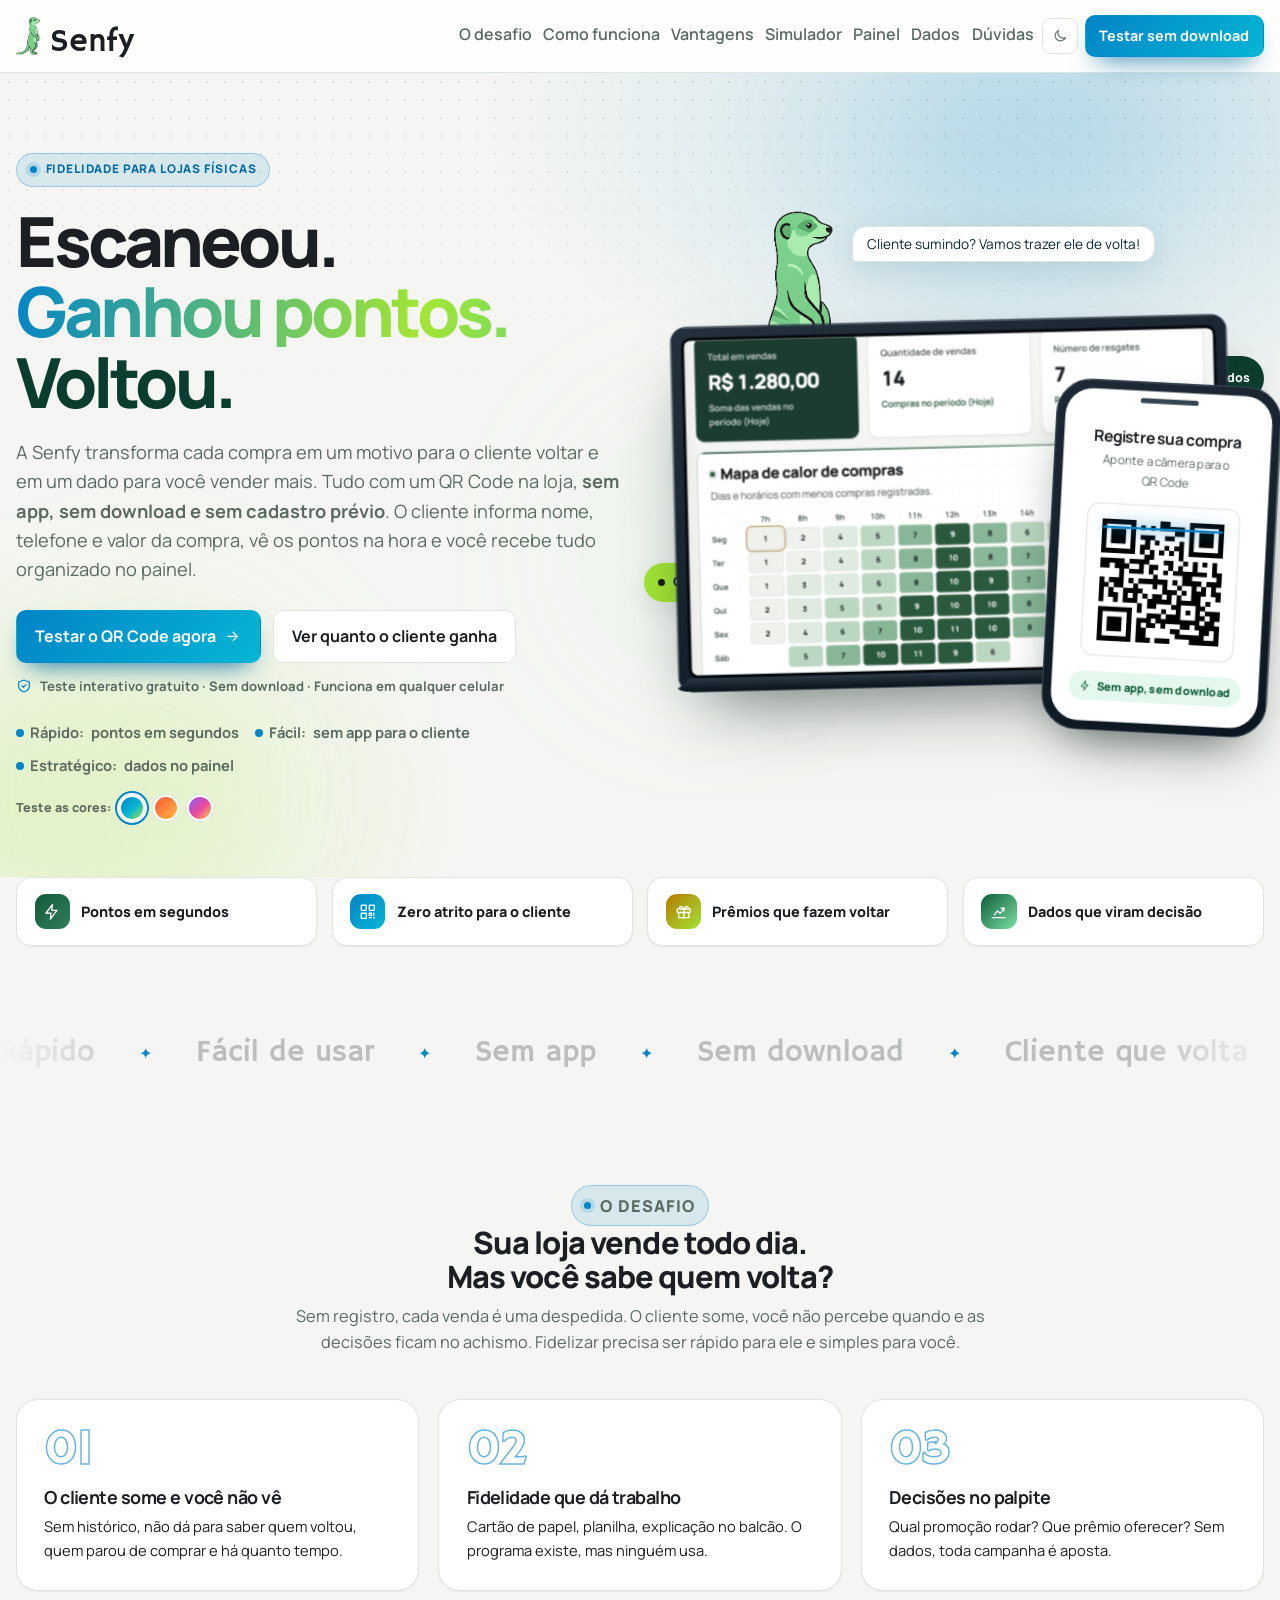
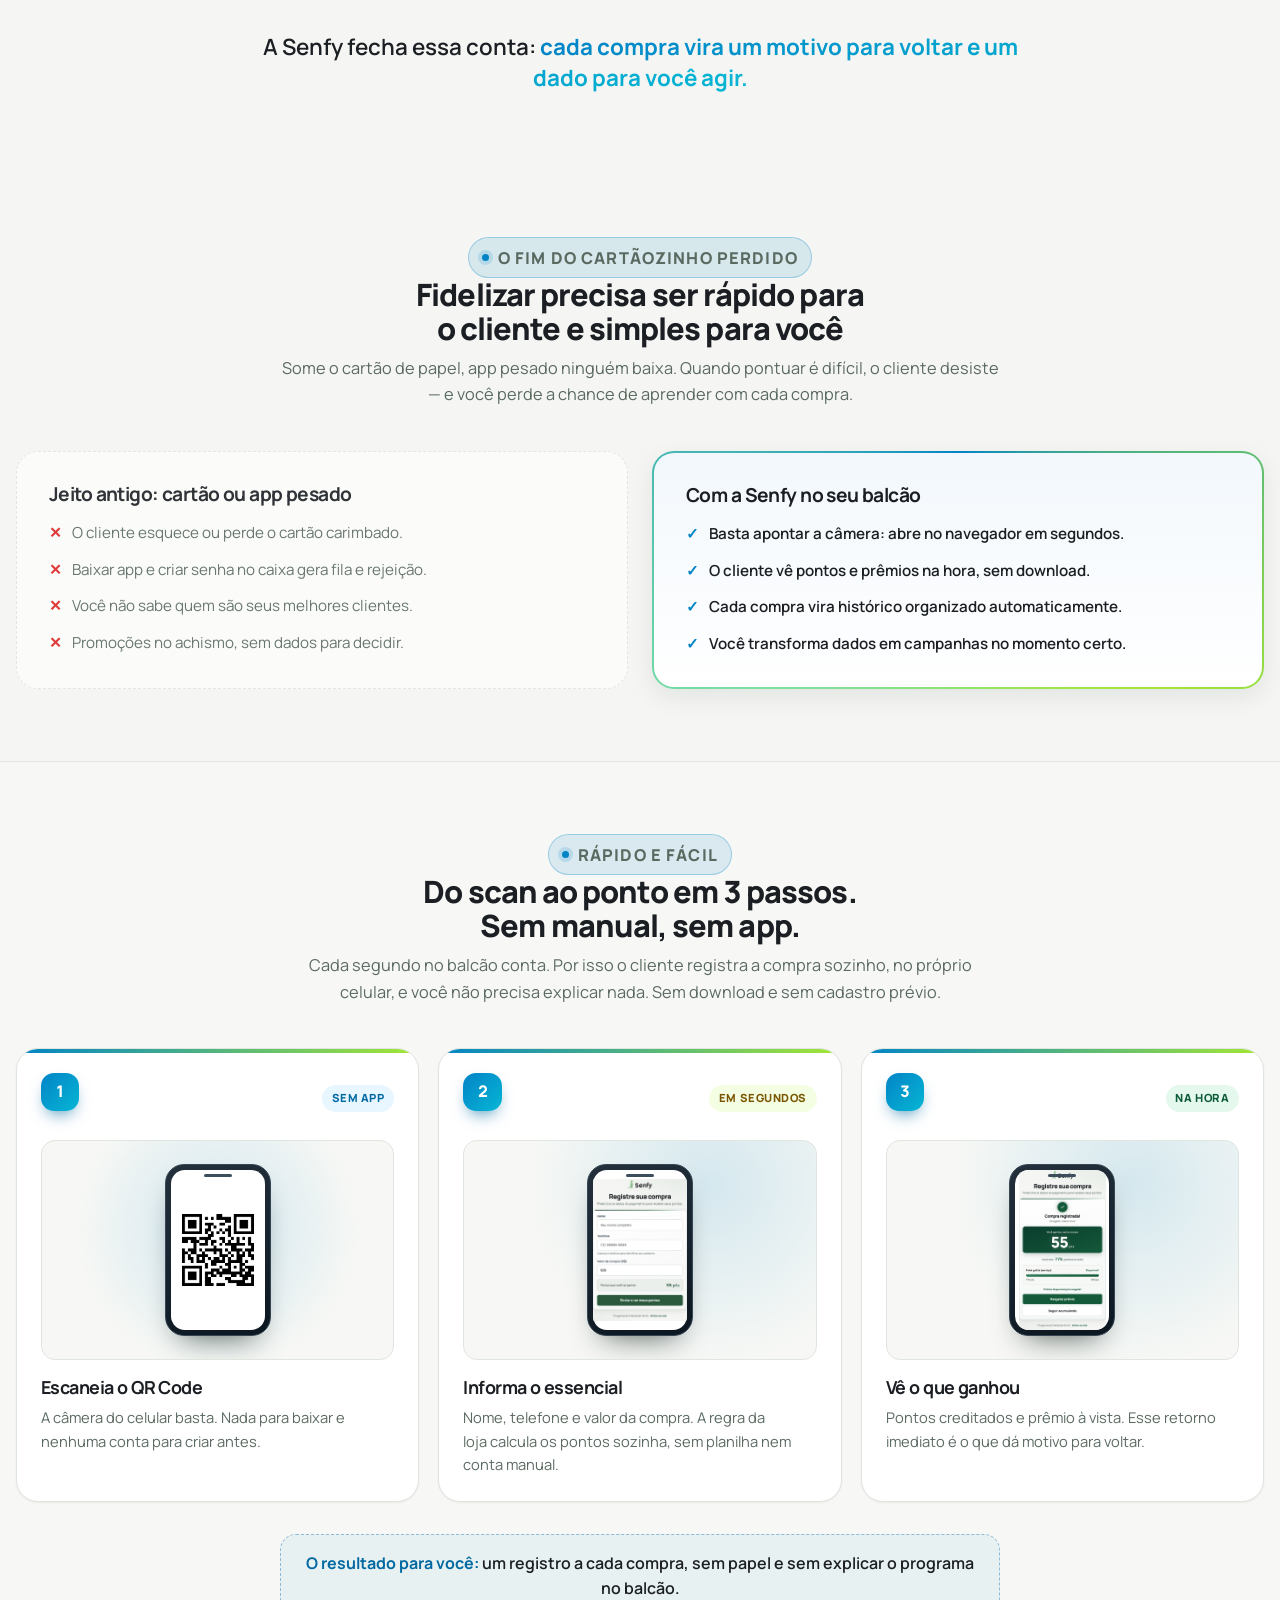
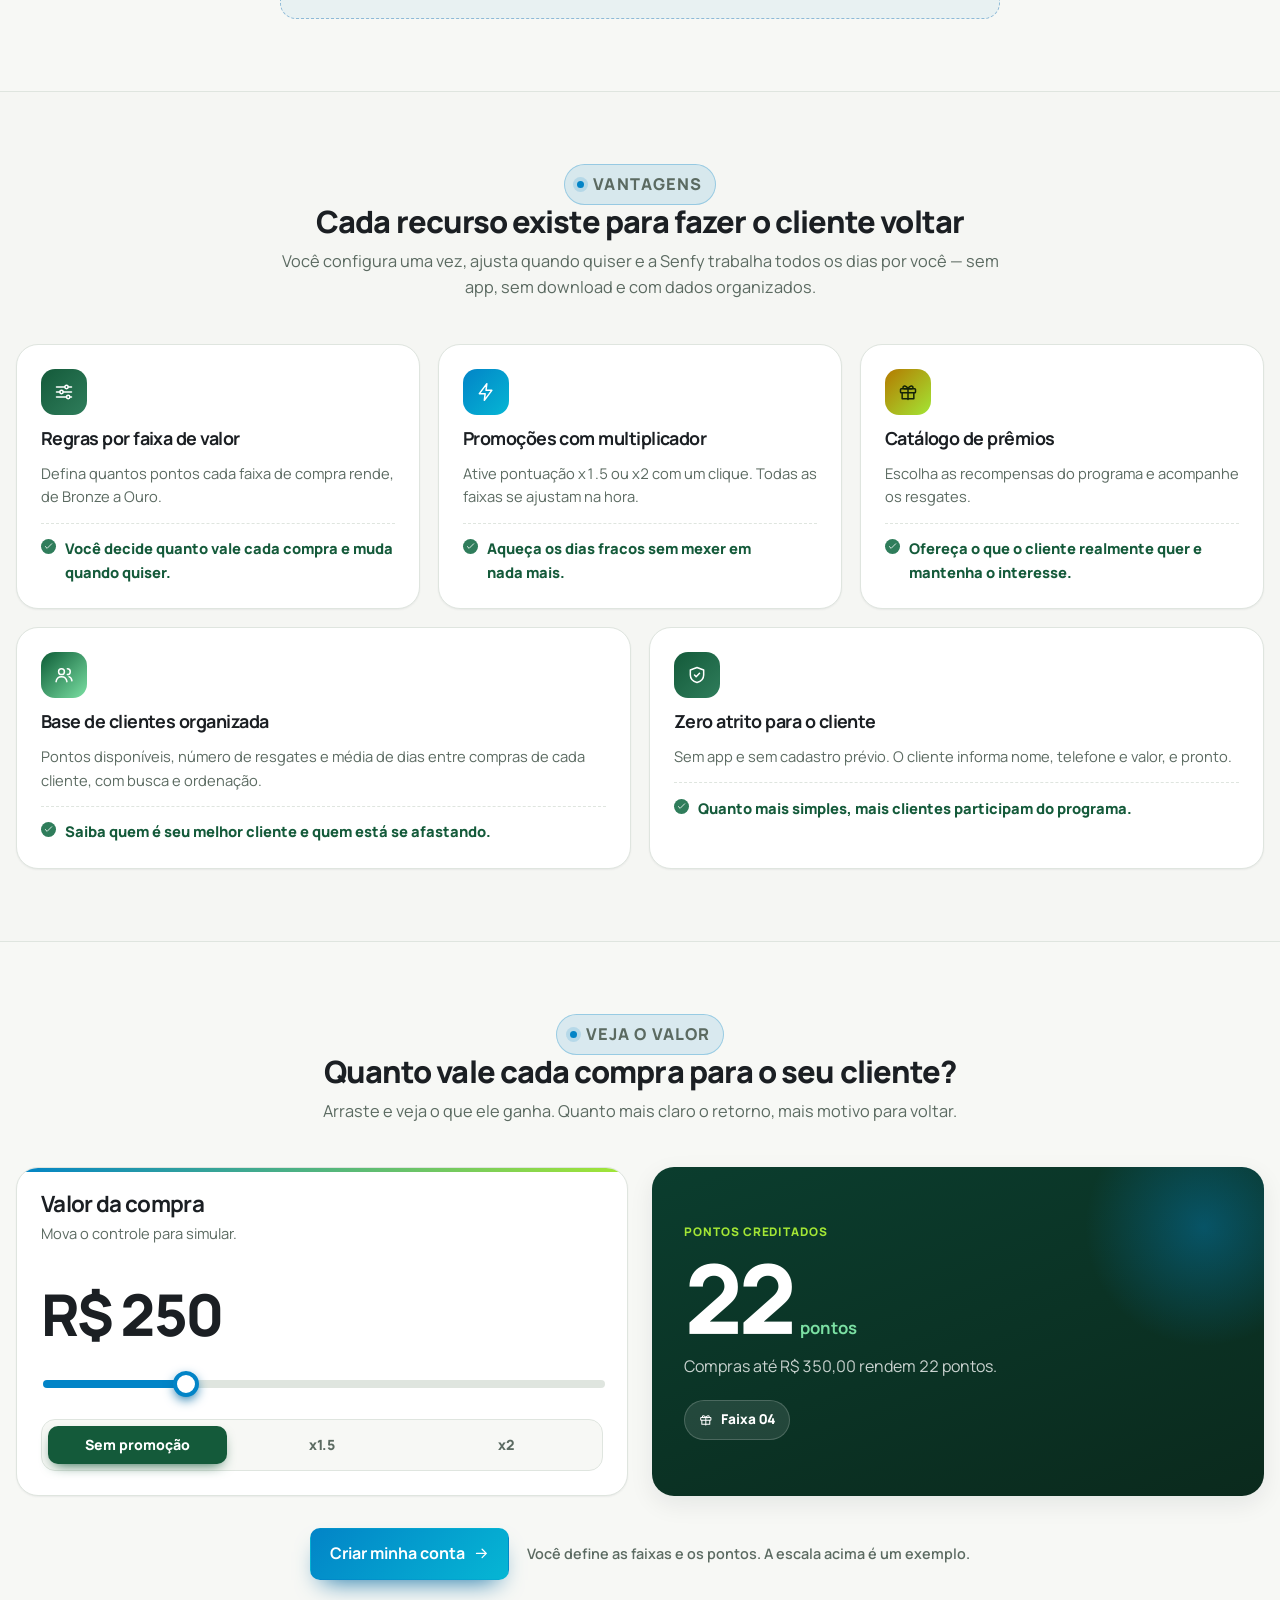
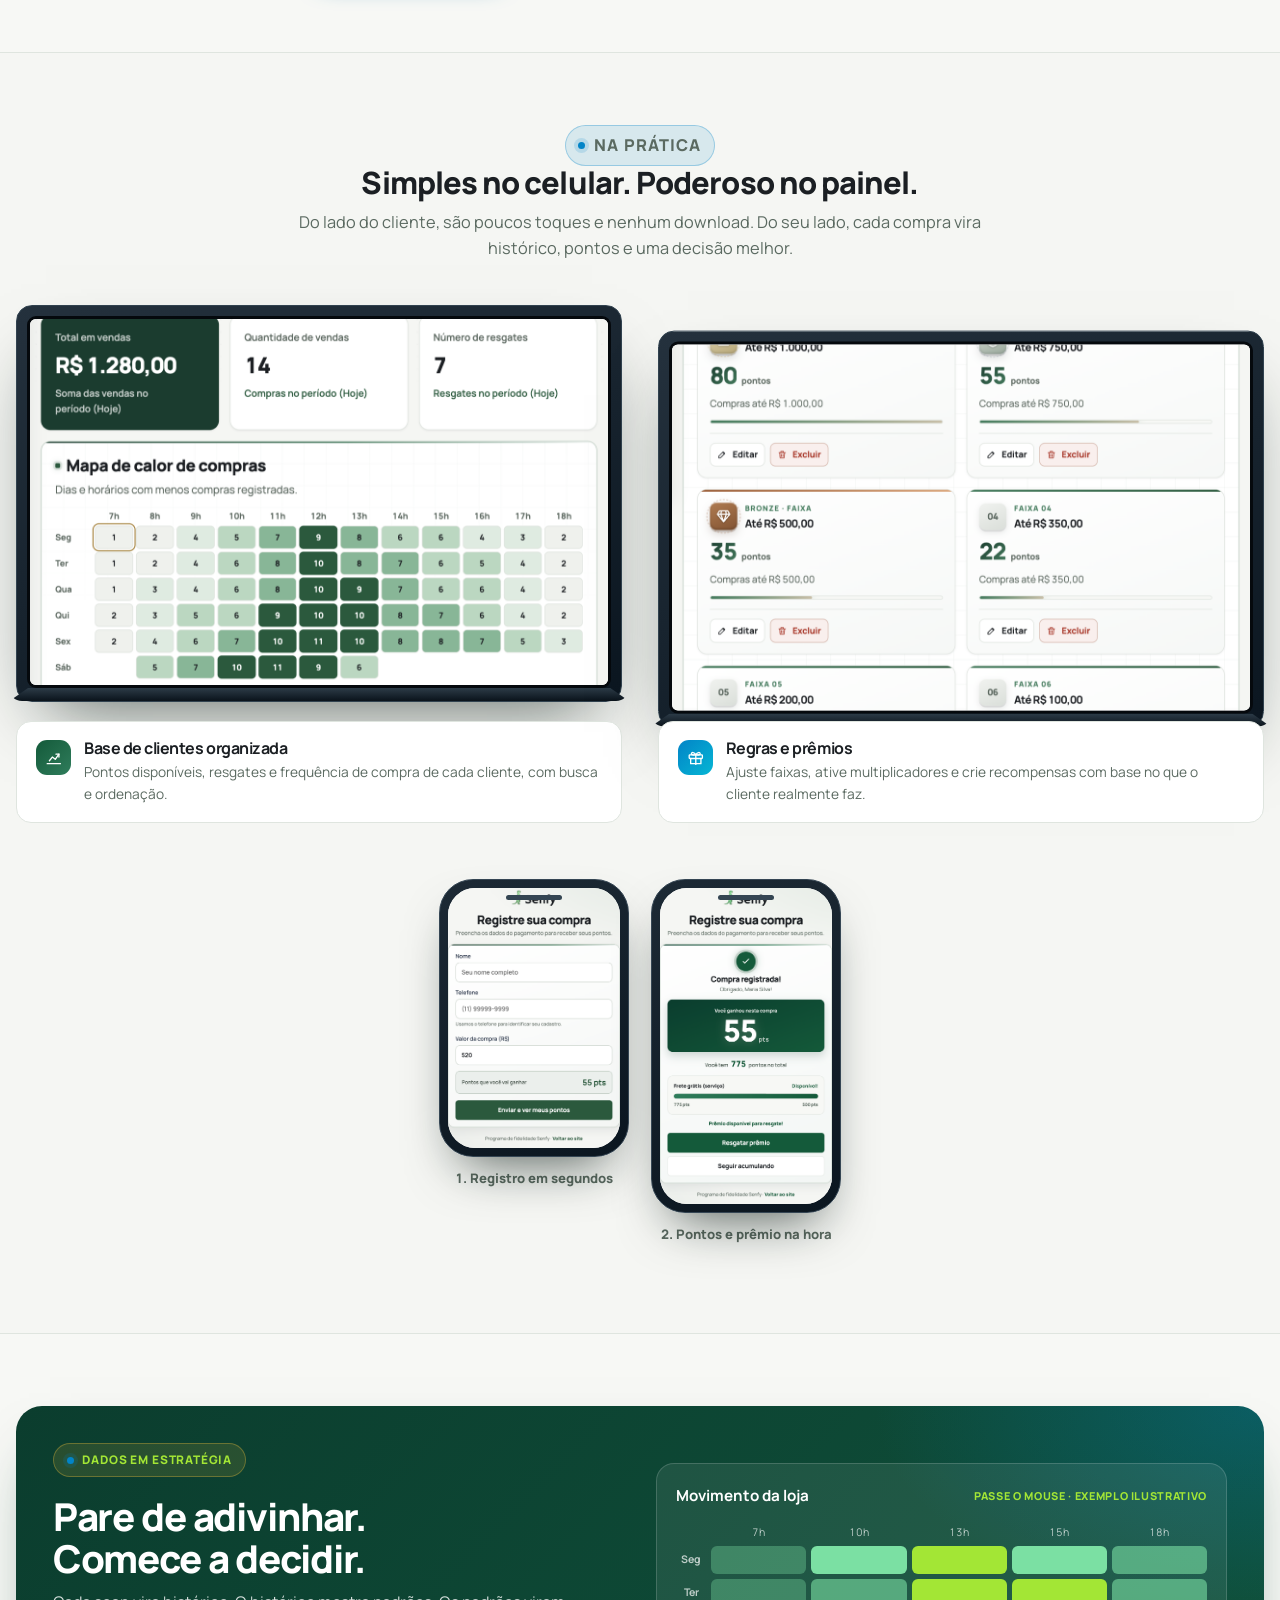
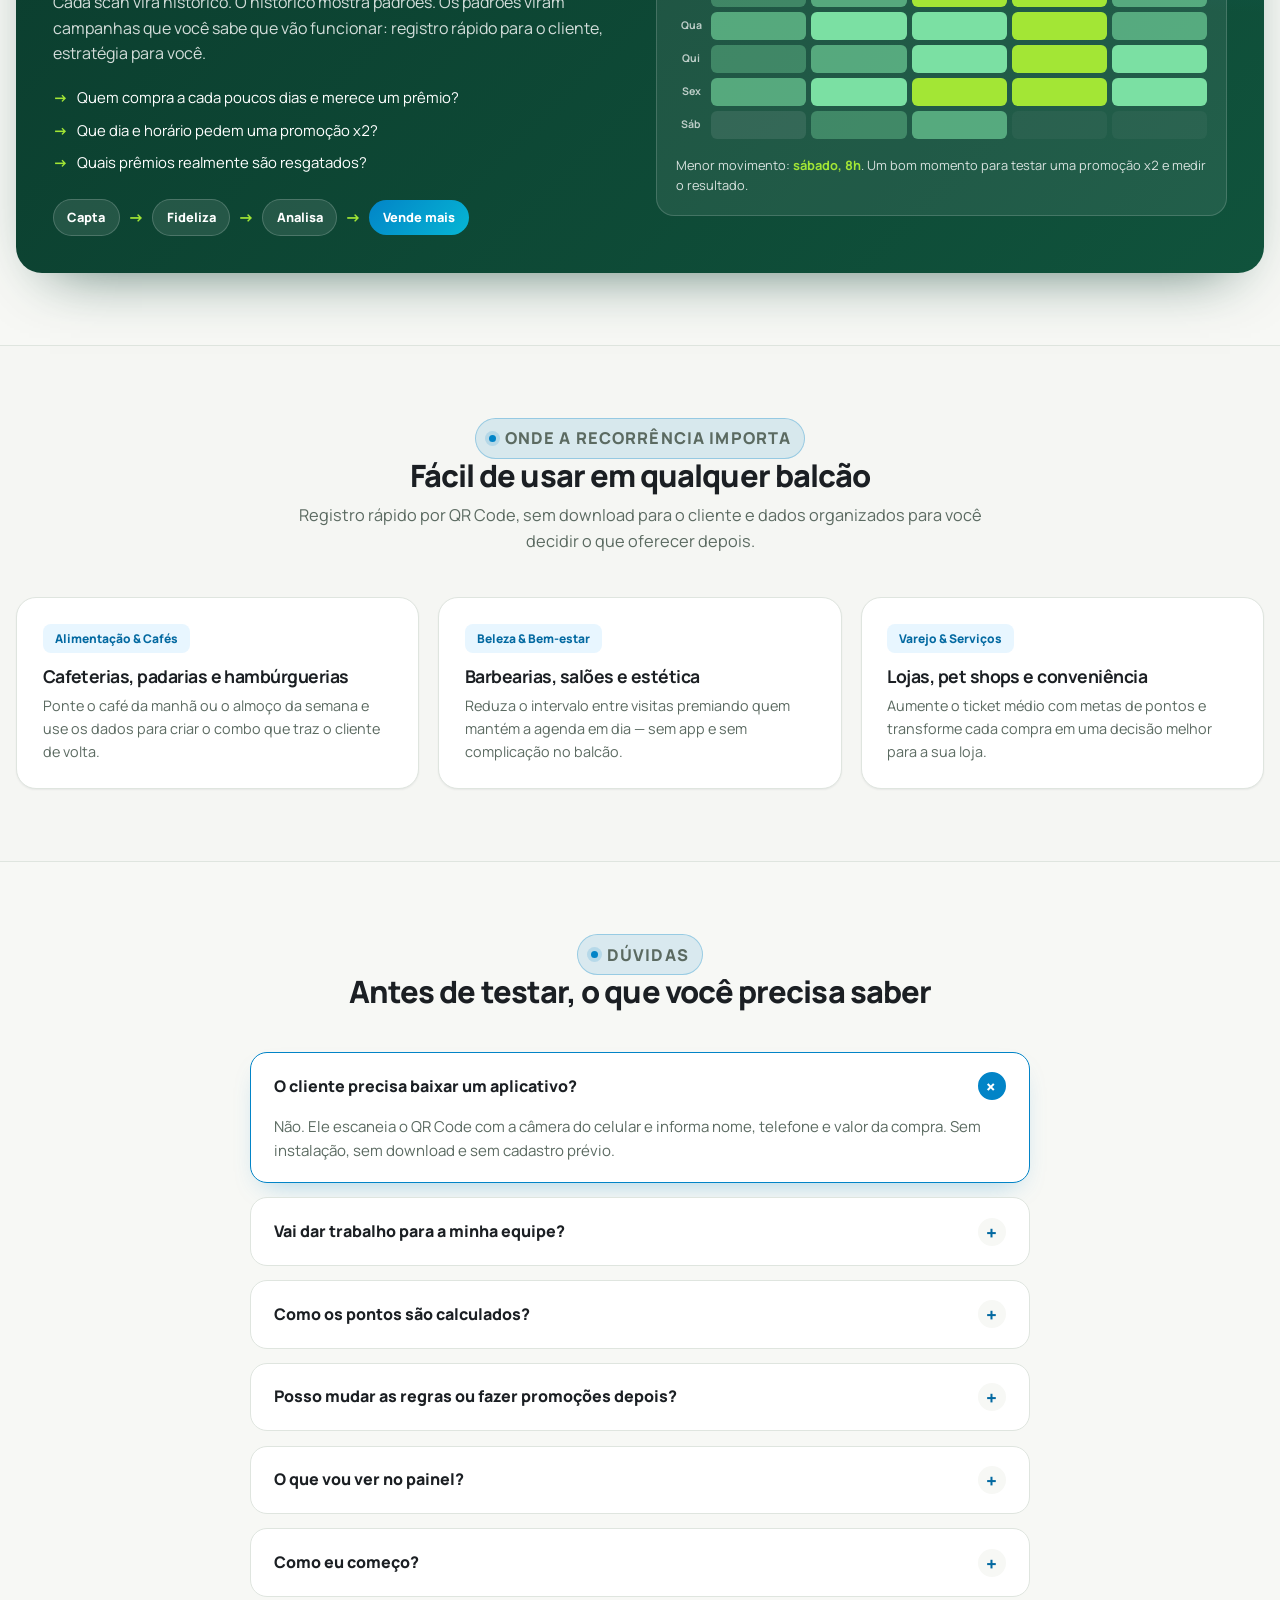
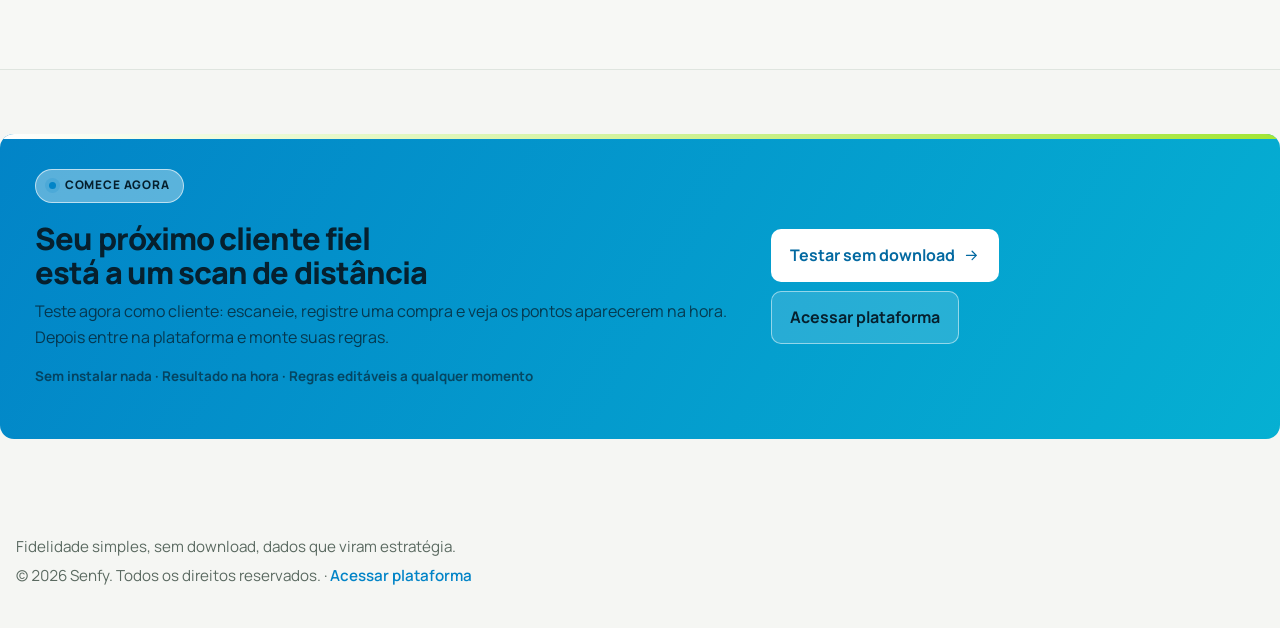
==== index.html @ c12cc52b "Afasta balão do suricato no hero" ====
<!DOCTYPE html>
<html lang="pt-BR" data-palette="ocean">
<head>
  <meta charset="UTF-8">
  <meta name="viewport" content="width=device-width, initial-scale=1.0">
  <meta name="description" content="Faça seu cliente voltar com um QR Code: pontos em segundos, sem app, sem download e com dados que viram estratégia de vendas. Teste a Senfy agora.">
  <title>Senfy — Faça seu cliente voltar com um QR Code</title>
  <link rel="preconnect" href="https://fonts.googleapis.com">
  <link rel="preconnect" href="https://fonts.gstatic.com" crossorigin>
  <link href="https://fonts.googleapis.com/css2?family=Hammersmith+One&family=Manrope:wght@400;500;600;700;800&display=swap" rel="stylesheet">
  <link rel="stylesheet" href="styles.css">
  <style id="landing-extras">
    /* Propriedade animável para as bordas luminosas (do landing.html) */
    @property --border-angle {
      syntax: "<angle>";
      inherits: true;
      initial-value: 0turn;
    }

    /* ===== Paleta de teste: coral + âmbar sobre o verde Senfy ===== */
    :root,
    html[data-palette="ocean"] {
      --hot: #0284C7;
      --hot-2: #06B6D4;
      --hot-dark: #0369A1;
      --sun: #A3E635;
      --sun-ink: #142208;
      --cta-ink: #06202E;
      --mint: #7BE0A3;
      --night: #0B1620;
      --green-800: #0C3F2F;

      --primary: var(--hot);
      --primary-hover: var(--hot-dark);
      --primary-soft: #E8F6FF;
      --gold: var(--sun);
      --gold-soft: #F4FEE3;
      --radius-lg: 22px;
    }
    html[data-palette="coral"] {
      --hot: #FF5A36; --hot-2: #FF8A3D; --hot-dark: #E23F1D;
      --sun: #FFC53D; --sun-ink: #2A1B05; --cta-ink: #2A1506;
      --primary-soft: #FFF0EA; --gold-soft: #FFF6DF;
    }
    html[data-palette="plum"] {
      --hot: #8B5CF6; --hot-2: #EC4899; --hot-dark: #6D28D9;
      --sun: #FCD34D; --sun-ink: #2A1B05; --cta-ink: #2A0B1A;
      --primary-soft: #F5F3FF; --gold-soft: #FFFBEB;
    }
    html { color-scheme: light; scroll-behavior: smooth; }
    body { font-variant-numeric: tabular-nums; overflow-x: hidden; }
    h1, h2 { text-wrap: balance; }
    p { text-wrap: pretty; }
    ::selection { background: color-mix(in oklab, var(--hot) 28%, transparent); }
    :focus-visible { outline: 2px solid var(--hot); outline-offset: 3px; border-radius: 6px; }
    main#inicio { position: relative; z-index: 1; }

    /* Barra de progresso de leitura */
    .scroll-progress {
      position: fixed; top: 0; left: 0; right: 0; height: 3px; z-index: 100;
      background: linear-gradient(90deg, var(--mint), var(--sun), var(--hot));
      transform-origin: 0 50%; transform: scaleX(var(--scroll, 0));
      pointer-events: none;
    }

    /* Textura de pontos e glow do hero */
    .hero {
      position: relative;
      padding: 5rem 0 3.5rem;
      background:
        radial-gradient(900px 460px at 84% 6%, color-mix(in oklab, var(--hot) 18%, transparent), transparent 66%),
        radial-gradient(720px 420px at 2% 92%, color-mix(in oklab, var(--sun) 18%, transparent), transparent 62%),
        var(--bg);
    }
    .hero::before {
      content: ""; position: absolute; inset: 0; pointer-events: none;
      background-image: radial-gradient(color-mix(in oklab, var(--ink) 12%, transparent) 1px, transparent 1px);
      background-size: 18px 18px;
      -webkit-mask-image: linear-gradient(#000, transparent 340px);
      mask-image: linear-gradient(#000, transparent 340px);
    }
    .aurora-bg { position: absolute; inset: 0; overflow: hidden; pointer-events: none; z-index: 0; }
    .aurora-orb {
      position: absolute; border-radius: 50%; filter: blur(85px); opacity: .5;
      animation: drift 14s ease-in-out infinite alternate;
    }
    .orb-1 {
      width: 500px; height: 500px; top: -150px; right: 2%;
      background: radial-gradient(circle, color-mix(in oklab, var(--hot) 34%, transparent), transparent 70%);
    }
    .orb-2 {
      width: 440px; height: 440px; bottom: -130px; left: -6%;
      background: radial-gradient(circle, color-mix(in oklab, var(--sun) 32%, transparent), transparent 70%);
      animation-delay: -5s;
    }
    .orb-3 {
      width: 340px; height: 340px; top: 38%; left: 42%;
      background: radial-gradient(circle, color-mix(in oklab, var(--mint) 26%, transparent), transparent 70%);
      animation-delay: -9s;
    }
    @keyframes drift {
      0% { transform: translate(0, 0) scale(1); }
      100% { transform: translate(35px, -25px) scale(1.08); }
    }
    .site-header {
      backdrop-filter: blur(14px) saturate(1.5);
      -webkit-backdrop-filter: blur(14px) saturate(1.5);
      background: color-mix(in oklab, var(--surface) 84%, transparent);
      transition: box-shadow .3s ease, background .3s ease;
    }
    .site-header.scrolled {
      background: color-mix(in oklab, var(--surface) 94%, transparent);
      box-shadow: 0 10px 30px -16px rgba(7, 38, 28, .28);
    }
    .site-nav a:not(.btn) { position: relative; }
    .site-nav a:not(.btn)::after {
      content: ""; position: absolute; left: 0; right: 0; bottom: 2px; height: 2px;
      border-radius: 99px; background: var(--hot);
      transform: scaleX(0); transform-origin: right;
      transition: transform .28s cubic-bezier(.22,1,.36,1);
    }
    .site-nav a:not(.btn):hover::after { transform: scaleX(1); transform-origin: left; }

    /* Botões */
    .btn {
      position: relative; overflow: hidden; isolation: isolate;
      transition: transform .15s ease, box-shadow .2s ease, border-color .2s ease, background .2s ease;
      border-radius: 10px;
    }
    .btn:hover { transform: translateY(-2px); box-shadow: 0 10px 22px -12px var(--hot-dark); }
    .btn:active { transform: scale(.97); }
    .btn-hot {
      color: #fff; border-color: transparent;
      background: linear-gradient(135deg, var(--hot), var(--hot-2));
      box-shadow: 0 12px 26px -12px var(--hot-dark);
    }
    .btn-hot::before {
      content: ""; position: absolute; inset: 0; z-index: 1;
      background: linear-gradient(115deg, transparent 20%, rgba(255,255,255,.38) 50%, transparent 80%);
      transform: translateX(-120%);
      transition: transform .65s cubic-bezier(.22,1,.36,1);
      pointer-events: none;
    }
    .btn-hot:hover::before { transform: translateX(120%); }
    .btn-hot:hover { color: #fff; background: linear-gradient(135deg, var(--hot-dark), var(--hot)); }
    .btn .ico, .btn span { position: relative; z-index: 2; }
    .btn-sun {
      color: var(--sun-ink); border-color: transparent;
      background: linear-gradient(135deg, var(--sun), color-mix(in oklab, var(--sun) 68%, white));
      box-shadow: 0 10px 22px -12px color-mix(in oklab, var(--sun) 70%, #7a5600);
    }
    .btn-sun:hover { color: var(--sun-ink); }
    .btn .ico { width: 1.05rem; height: 1.05rem; }
    .ico { width: 1em; height: 1em; flex: 0 0 auto; fill: none; stroke: currentColor; stroke-width: 1.8; stroke-linecap: round; stroke-linejoin: round; }

    /* Alternador de tema */
    .theme-btn {
      width: 2.25rem; height: 2.25rem; display: grid; place-items: center;
      border: 1px solid var(--border); border-radius: 9px;
      background: var(--surface); color: var(--muted); cursor: pointer;
      transition: color .2s ease, border-color .2s ease;
    }
    .theme-btn:hover { color: var(--hot); border-color: var(--hot); }
    .theme-btn svg { width: 1rem; height: 1rem; }
    .theme-btn .hidden { display: none; }

    /* Selos */
    .eyebrow {
      display: inline-flex; align-items: center; gap: .55rem;
      padding: .4rem .8rem; border-radius: 99px;
      font-size: .74rem; font-weight: 800; letter-spacing: .07em; text-transform: uppercase;
      color: var(--hot-dark);
      background: color-mix(in oklab, var(--hot) 12%, transparent);
      border: 1px solid color-mix(in oklab, var(--hot) 30%, transparent);
      margin-bottom: 1.2rem;
    }
    .eyebrow::before {
      content: ""; width: 7px; height: 7px; border-radius: 50%; background: var(--hot);
      box-shadow: 0 0 0 4px color-mix(in oklab, var(--hot) 16%, transparent);
      animation: pulse 1.9s ease-out infinite;
    }
    @keyframes pulse {
      0% { box-shadow: 0 0 0 0 color-mix(in oklab, var(--hot) 55%, transparent); }
      70%, 100% { box-shadow: 0 0 0 8px transparent; }
    }
    .mini-tag {
      display: inline-flex; align-items: center; gap: .35rem;
      padding: .28rem .6rem; border-radius: 99px;
      font-size: .7rem; font-weight: 800; text-transform: uppercase; letter-spacing: .05em;
    }
    .mini-tag.hot { color: var(--hot-dark); background: var(--primary-soft); }
    .mini-tag.sun { color: #7a5600; background: var(--gold-soft); }
    .mini-tag.mint { color: #0d5c37; background: #e5f8ed; }

    /* Hero */
    .hero-grid { position: relative; z-index: 2; display: grid; grid-template-columns: 1.02fr .98fr; gap: 3rem; align-items: center; }
    .hero-copy { position: relative; z-index: 2; }
    .hero h1 { font-size: clamp(2.7rem, 5.4vw, 4.6rem); line-height: 1.02; letter-spacing: -.05em; margin-bottom: 1.3rem; }
    .hero h1 span { display: block; }
    .hero h1 .hot {
      background: linear-gradient(100deg, var(--hot), var(--hot-2));
      -webkit-background-clip: text; background-clip: text; color: transparent;
    }
    .hero h1 .deep { color: var(--green-900); }
    .lead { font-size: 1.14rem; max-width: 56ch; margin-bottom: 1.65rem; }
    .hero-actions { display: flex; flex-wrap: wrap; gap: .75rem; margin: 0 0 .8rem; }
    .micro-trust {
      display: flex; align-items: center; gap: .5rem; margin: 0 0 1.5rem;
      font-size: .82rem; font-weight: 700; color: var(--muted);
    }
    .micro-trust svg { color: var(--hot); width: 1rem; height: 1rem; }
    .hero-highlights { color: var(--muted); font-size: .92rem; font-weight: 700; }
    .hero-highlights li::before { background: var(--hot); }

    /* Seletor de paletas para testar cores */
    .palette-picker {
      display: flex; align-items: center; flex-wrap: wrap; gap: .5rem;
      margin-top: 1.1rem; font-size: .78rem; font-weight: 800; color: var(--muted);
    }
    .swatch {
      width: 26px; height: 26px; padding: 0; border-radius: 50%;
      border: 2px solid var(--surface); box-shadow: 0 0 0 1px var(--border);
      cursor: pointer; transition: transform .15s ease, box-shadow .2s ease;
    }
    .swatch:hover { transform: translateY(-2px); }
    .swatch.active { box-shadow: 0 0 0 2px var(--surface), 0 0 0 4px var(--hot); }
    .swatch-ocean { background: linear-gradient(135deg, #0284C7, #06B6D4 55%, #A3E635); }
    .swatch-coral { background: linear-gradient(135deg, #FF5A36, #FF8A3D 55%, #FFC53D); }
    .swatch-plum { background: linear-gradient(135deg, #8B5CF6, #EC4899 55%, #FCD34D); }

    /* Palco 3D com laptop + celular (interativo, do landing.html) */
    .hero-stage { position: relative; min-height: 440px; perspective: 1400px; }
    .stage-3d {
      position: relative; width: 100%; height: 100%;
      transform-style: preserve-3d;
      transform: rotateY(var(--rx, 0deg)) rotateX(var(--ry, 0deg));
      transition: transform .18s ease-out;
    }
    .laptop {
      position: relative;
      background: linear-gradient(160deg, #24313d, var(--night));
      border: 1px solid #31424f; border-radius: 16px;
      padding: 10px 10px 0;
      box-shadow: 0 34px 70px -30px rgba(8, 24, 18, .65);
    }
    .hero-stage .laptop { width: 94%; }
    .stage-3d .laptop { transform: rotate(-1.4deg) translateZ(10px); }
    .laptop-screen { overflow: hidden; border-radius: 9px; background: #fff; border: 3px solid #05090d; }
    .laptop-screen img {
      width: 100%; height: auto; display: block;
      aspect-ratio: 1200 / 760;
      object-fit: contain; object-position: center;
    }
    .laptop-base {
      height: 13px; margin: 0 -3%;
      background: linear-gradient(#2c3b47, #0a131b);
      border-radius: 0 0 14px 14px;
      clip-path: polygon(3% 0, 97% 0, 100% 100%, 0 100%);
    }
    .phone {
      position: relative; width: 218px;
      background: linear-gradient(160deg, #1d2a35, var(--night));
      border: 1px solid #354654; border-radius: 34px; padding: 8px;
      box-shadow: 0 26px 52px -22px rgba(8, 24, 18, .7);
    }
    .phone::before {
      content: ""; position: absolute; z-index: 3; top: 15px; left: 50%;
      width: 56px; height: 5px; transform: translateX(-50%);
      border-radius: 99px; background: #344552;
    }
    .phone-screen { overflow: hidden; border-radius: 27px; background: #fff; }
    .phone-qr {
      position: absolute; z-index: 4; right: 0; bottom: -2.6rem;
      transform: rotate(3deg) translateZ(48px);
    }
    .qr-screen { padding: 2.4rem 1rem 1.2rem; text-align: center; }
    .qr-screen h3 { font-size: .95rem; margin: 0 0 .25rem; }
    .qr-screen p { font-size: .72rem; color: var(--muted); margin: 0 0 .9rem; }
    .qr-frame {
      position: relative; width: 148px; height: 148px; margin: 0 auto .9rem;
      padding: 9px; border: 1px solid var(--border); border-radius: 12px; background: #fff;
    }
    .qr-frame img { width: 100%; height: 100%; object-fit: contain; }
    .scan-line {
      position: absolute; left: 10%; right: 10%; top: 14%; height: 2px;
      border-radius: 99px; background: var(--hot);
      box-shadow: 0 0 12px var(--hot), 0 0 24px color-mix(in oklab, var(--hot) 60%, transparent);
      animation: scan 2.6s ease-in-out infinite;
    }
    @keyframes scan { 0%, 100% { top: 14%; } 50% { top: 84%; } }
    .qr-foot {
      display: inline-flex; align-items: center; gap: .35rem;
      padding: .35rem .65rem; border-radius: 99px;
      font-size: .68rem; font-weight: 800; color: #0d5c37; background: #e5f8ed;
    }
    .float-badge {
      position: absolute; z-index: 5;
      display: flex; align-items: center; gap: .5rem;
      padding: .55rem .8rem; border-radius: 99px;
      background: var(--surface); border: 1px solid var(--border);
      box-shadow: var(--shadow); font-size: .78rem; font-weight: 800;
      animation: float 4.5s ease-in-out infinite;
    }
    @keyframes float {
      0%, 100% { transform: translateY(0) translateZ(65px); }
      50% { transform: translateY(-7px) translateZ(65px); }
    }
    .badge-points { top: 2.1rem; right: 0; background: var(--green-900); color: #fff; border-color: transparent; }
    .badge-points b { color: var(--sun); font-size: 1rem; }
    .badge-scan { bottom: 5.2rem; left: -2rem; background: var(--sun); color: var(--sun-ink); border-color: transparent; }
    .float-badge .dot { width: 7px; height: 7px; border-radius: 50%; background: currentColor; }

    /* Spotlight magnético nos cards (do landing.html) */
    .spotlight-card { position: relative; --mx: 50%; --my: 50%; }
    .spotlight-card::after {
      content: ""; position: absolute; inset: 0; border-radius: inherit; pointer-events: none;
      opacity: 0; transition: opacity .35s ease;
      background: radial-gradient(380px circle at var(--mx) var(--my), color-mix(in oklab, var(--hot) 14%, transparent), transparent 70%);
    }
    .spotlight-card:hover::after { opacity: 1; }

    /* Faixa de sinais */
    .signal-strip { position: relative; z-index: 2; display: grid; grid-template-columns: repeat(4, 1fr); gap: .9rem; padding: 0 0 4rem; }
    .signal {
      display: flex; align-items: center; gap: .7rem;
      padding: 1rem 1.1rem; border-radius: 15px;
      background: var(--surface); border: 1px solid var(--border); box-shadow: var(--shadow-sm);
      font-size: .9rem; font-weight: 800; color: var(--ink);
      transition: transform .25s ease, border-color .25s ease, box-shadow .25s ease;
    }
    .signal:hover { transform: translateY(-3px); border-color: color-mix(in oklab, var(--hot) 45%, var(--border)); box-shadow: var(--shadow); }
    .signal .tech-icon {
      flex: 0 0 auto; width: 2.2rem; height: 2.2rem; border-radius: 11px;
      display: grid; place-items: center; color: #fff;
      background: linear-gradient(135deg, var(--green-700), var(--green-500));
    }
    .signal:nth-child(2) .tech-icon { background: linear-gradient(135deg, var(--hot), var(--hot-2)); }
    .signal:nth-child(3) .tech-icon { background: linear-gradient(135deg, #b47a00, var(--sun)); }
    .signal:nth-child(4) .tech-icon { background: linear-gradient(135deg, #0d5c37, var(--mint)); }
    .signal .tech-icon svg { width: 1.1rem; height: 1.1rem; }

    /* Cabeçalhos de seção */
    .section-head { max-width: 720px; margin: 0 auto 2.7rem; text-align: center; }
    .section-head p { color: var(--muted); font-size: 1.02rem; }

    /* Passos */
    .steps-grid { gap: 1.2rem; }
    .step-card {
      position: relative; overflow: hidden;
      padding: 1.5rem; border-radius: var(--radius-lg);
      background: var(--surface); border: 1px solid var(--border); box-shadow: var(--shadow-sm);
      transition: transform .25s ease, box-shadow .25s ease, border-color .25s ease;
    }
    .step-card::before { content: ""; position: absolute; inset: 0 0 auto; height: 4px; background: linear-gradient(90deg, var(--hot), var(--sun)); }
    .step-card:hover { transform: translateY(-5px); border-color: color-mix(in oklab, var(--hot) 45%, var(--border)); box-shadow: var(--shadow); }
    .step-top { display: flex; align-items: center; justify-content: space-between; gap: .8rem; margin-bottom: 1rem; }
    .step-num {
      width: 2.4rem; height: 2.4rem; display: grid; place-items: center; border-radius: 13px;
      font-weight: 800; color: #fff; background: linear-gradient(135deg, var(--hot), var(--hot-2));
      box-shadow: 0 8px 18px -8px var(--hot-dark);
    }
    .step-visual {
      height: 220px; margin-bottom: 1.15rem; border-radius: 14px;
      display: flex; align-items: center; justify-content: center; overflow: hidden;
      background:
        radial-gradient(circle at 70% 20%, color-mix(in oklab, var(--hot) 14%, transparent), transparent 60%),
        var(--surface-alt);
      border: 1px solid var(--border);
    }
    .step-visual.qr { background: radial-gradient(circle at 50% 40%, color-mix(in oklab, var(--hot) 16%, transparent), transparent 65%), var(--surface-alt); }
    .mini-phone {
      position: relative; width: 106px; height: 172px; flex: 0 0 auto;
      padding: 5px; border-radius: 19px;
      background: linear-gradient(160deg, #24313d, var(--night));
      border: 1px solid #354654;
      box-shadow: 0 16px 30px -16px rgba(8,24,18,.7);
    }
    .mini-phone::before {
      content: ""; position: absolute; z-index: 2; top: 9px; left: 50%;
      width: 28px; height: 3px; transform: translateX(-50%);
      border-radius: 99px; background: #3c4d5b;
    }
    .mini-screen {
      width: 100%; height: 100%; border-radius: 14px; overflow: hidden;
      background: #fff; display: flex; align-items: center; justify-content: center;
    }
    .mini-phone.qr-phone .mini-screen { padding: 8px; }
    .mini-phone img {
      max-width: 100%; max-height: 100%; width: auto; height: auto;
      object-fit: contain; object-position: center;
    }
    .step-card h3 { font-size: 1.12rem; margin-bottom: .5rem; }
    .step-card p { color: var(--muted); font-size: .92rem; margin: 0; }

    /* Demonstração com laptops */
    .demo-grid { display: grid; grid-template-columns: repeat(2, minmax(0, 1fr)); gap: 2.2rem; align-items: start; }
    .demo-card { min-width: 0; }
    .demo-card .laptop { transform: none; }
    .demo-card:nth-child(2) .laptop { transform: translateY(1.6rem); }
    .demo-caption {
      display: flex; align-items: flex-start; gap: .8rem;
      padding: 1.1rem 1.2rem; margin-top: 1.2rem;
      border-radius: 15px; background: var(--surface); border: 1px solid var(--border);
    }
    .demo-caption .tech-icon {
      flex: 0 0 auto; width: 2.2rem; height: 2.2rem; border-radius: 11px;
      display: grid; place-items: center; color: #fff;
      background: linear-gradient(135deg, var(--green-700), var(--green-500));
    }
    .demo-card:nth-child(2) .demo-caption .tech-icon { background: linear-gradient(135deg, var(--hot), var(--hot-2)); }
    .demo-caption .tech-icon svg { width: 1.1rem; height: 1.1rem; }
    .demo-caption h3 { font-size: 1rem; margin: 0 0 .2rem; }
    .demo-caption p { margin: 0; color: var(--muted); font-size: .86rem; }

    /* Telefone na demonstração */
    .demo-phone-row { display: flex; justify-content: center; gap: 1.4rem; margin-top: 3.5rem; flex-wrap: wrap; }
    .demo-phone-row .phone { width: 190px; }
    .demo-phone-row .phone-shot { width: 100%; height: auto; display: block; object-fit: contain; object-position: center; }
    .demo-phone-label { margin-top: .7rem; text-align: center; font-size: .82rem; font-weight: 800; color: var(--muted); }

    /* Faixa de dados */
    .data-band {
      display: grid; grid-template-columns: 1fr 1fr; gap: 2rem; align-items: center;
      padding: 2.3rem; border-radius: 26px; color: #fff;
      background:
        radial-gradient(600px 320px at 100% 0, color-mix(in oklab, var(--hot) 30%, transparent), transparent 65%),
        linear-gradient(135deg, var(--green-900), #10533C);
      box-shadow: 0 26px 60px -34px rgba(11,61,46,.8);
    }
    .data-band h2 { font-size: clamp(1.8rem, 3vw, 2.5rem); }
    .data-band p { color: rgba(255,255,255,.82); }
    .data-list { list-style: none; margin: 1.2rem 0 0; padding: 0; display: grid; gap: .55rem; }
    .data-list li { display: flex; gap: .6rem; align-items: flex-start; font-size: .93rem; }
    .data-list li::before { content: "→"; color: var(--sun); font-weight: 800; }
    .heat-card { padding: 1.2rem; border-radius: 18px; background: rgba(255,255,255,.08); border: 1px solid rgba(255,255,255,.16); }
    .heat-card-head { display: flex; justify-content: space-between; align-items: center; gap: .5rem; margin-bottom: 1rem; font-size: .88rem; }
    .heat-card-head b { font-size: .95rem; }
    .heat-card-head span { font-size: .68rem; text-transform: uppercase; letter-spacing: .06em; color: var(--sun); font-weight: 800; }
    .mini-heat { display: grid; grid-template-columns: 30px repeat(5, 1fr); gap: 5px; }
    .mini-heat > span, .mini-heat > b { font-size: .66rem; color: rgba(255,255,255,.7); align-self: center; text-align: center; }
    .mini-heat i {
      position: relative; display: block; height: 28px; border-radius: 6px; background: var(--h0);
      transition: transform .2s cubic-bezier(.34,1.56,.64,1), box-shadow .2s ease;
    }
    .mini-heat i[data-tip] { cursor: help; }
    .mini-heat i[data-tip]:hover { transform: scale(1.16); z-index: 10; box-shadow: 0 0 0 2px #fff, 0 8px 16px rgba(0,0,0,.4); }
    .mini-heat i[data-tip]::after {
      content: attr(data-tip);
      position: absolute; bottom: calc(100% + 8px); left: 50%;
      transform: translateX(-50%) translateY(4px);
      white-space: nowrap; padding: .32rem .6rem; border-radius: 7px;
      background: #050E0B; color: #fff; font-style: normal; font-size: .7rem; font-weight: 700;
      border: 1px solid rgba(255,255,255,.2);
      opacity: 0; pointer-events: none; transition: opacity .18s ease, transform .18s ease;
    }
    .mini-heat i[data-tip]:hover::after { opacity: 1; transform: translateX(-50%) translateY(0); }
    .mini-heat i.empty { background: rgba(255,255,255,.04); }
    .mini-heat { --h0: rgba(255,255,255,.09); --h1: rgba(123,224,163,.35); --h2: rgba(123,224,163,.6); --h3: #7BE0A3; --h4: var(--sun); }
    .mini-heat .h0 { background: var(--h0); } .mini-heat .h1 { background: var(--h1); }
    .mini-heat .h2 { background: var(--h2); } .mini-heat .h3 { background: var(--h3); }
    .mini-heat .h4 { background: var(--h4); }
    .heat-note { margin: 1rem 0 0; font-size: .8rem; color: rgba(255,255,255,.85); }
    .heat-note b { color: var(--sun); }

    /* CTA */
    .cta-inner {
      position: relative; overflow: hidden;
      background: linear-gradient(120deg, var(--hot), var(--hot-2) 52%, var(--sun));
      color: var(--cta-ink);
    }
    .cta-inner::before {
      content: ""; position: absolute; inset: 0 0 auto; height: 5px;
      background: linear-gradient(90deg, #fff, var(--sun), #fff);
      background-size: 200% 100%; animation: flow 6s linear infinite;
    }
    @keyframes flow { to { background-position: 200% 0; } }
    .cta h2 { color: var(--cta-ink); }
    .cta p { color: color-mix(in oklab, var(--cta-ink) 78%, transparent); }
    .cta .btn { background: #fff; color: var(--hot-dark); }
    .cta .btn:hover { background: #fff8f4; }
    .cta .btn-ghost { background: rgba(255,255,255,.14); color: var(--cta-ink); border-color: rgba(255,255,255,.5); }

    /* Revelação */
    .js .reveal { opacity: 0; transform: translateY(16px); transition: opacity .6s ease var(--delay, 0s), transform .6s cubic-bezier(.2,.8,.2,1) var(--delay, 0s); }
    .js .reveal.in { opacity: 1; transform: none; }

    /* Tema escuro */
    html[data-theme="dark"] {
      color-scheme: dark;
      --bg: #08110D; --surface: #101A15; --surface-alt: #14211A;
      --text: #E7EFE9; --muted: #8A9B91;
      --border: #1F2D25; --border-strong: #2E4436;
      --primary-soft: #2A160F; --gold-soft: #2A2312;
      --green-900: #123524; --mint: #9BE7B8;
      --shadow: 0 8px 24px rgba(0,0,0,.4); --shadow-sm: 0 1px 2px rgba(0,0,0,.3);
    }
    html[data-theme="dark"] .hero {
      background:
        radial-gradient(900px 460px at 84% 6%, color-mix(in oklab, var(--hot) 16%, transparent), transparent 66%),
        radial-gradient(720px 420px at 2% 92%, color-mix(in oklab, var(--sun) 12%, transparent), transparent 62%),
        var(--bg);
    }
    html[data-theme="dark"] .hero h1 .deep { color: #E7EFE9; }
    html[data-theme="dark"] .hero::before { background-image: radial-gradient(rgba(231,239,233,.1) 1px, transparent 1px); }
    html[data-theme="dark"] .mini-tag.mint { color: #9BE7B8; background: #10271A; }
    html[data-theme="dark"] .mini-tag.sun { color: var(--sun); }
    html[data-theme="dark"] .mini-tag.hot { color: #FF9C80; }
    html[data-theme="dark"] .eyebrow { color: #FF9C80; }
    html[data-theme="dark"] .step-card,
    html[data-theme="dark"] .signal,
    html[data-theme="dark"] .demo-caption { background: var(--surface); }
    html[data-theme="dark"] .float-badge { background: #14211A; color: #E7EFE9; border-color: #2E4436; }
    html[data-theme="dark"] .badge-scan { color: var(--sun-ink); }
    html[data-theme="dark"] .data-band { background: linear-gradient(135deg, #123524, #0B3D2E); }
    html[data-theme="dark"] .qr-screen { background: #fff; color: var(--ink); }

    /* Comparativo: antes x depois */
    .vs-grid { display: grid; grid-template-columns: repeat(2, 1fr); gap: 1.5rem; }
    .vs-card {
      padding: 2rem; border-radius: var(--radius-lg);
      background: var(--surface); border: 1px solid var(--border);
    }
    .vs-card.old {
      background: color-mix(in oklab, var(--surface) 65%, var(--surface-alt));
      border-style: dashed; opacity: .9;
    }
    .vs-card.new {
      position: relative; border: 2px solid transparent;
      background:
        linear-gradient(180deg, color-mix(in oklab, var(--hot) 6%, var(--surface)), var(--surface)) padding-box,
        conic-gradient(from var(--border-angle), var(--hot), var(--sun), var(--mint), var(--hot)) border-box;
      box-shadow: var(--shadow);
      animation: spinBorder 5s linear infinite;
    }
    @keyframes spinBorder { to { --border-angle: 1turn; } }
    .vs-card h3 { font-size: 1.2rem; margin-bottom: 1.1rem; display: flex; align-items: center; gap: .6rem; }
    .vs-list { list-style: none; padding: 0; margin: 0; display: grid; gap: .85rem; font-size: .95rem; }
    .vs-list li { display: flex; align-items: flex-start; gap: .65rem; line-height: 1.5; }
    .vs-card.old .vs-list li { color: var(--muted); }
    .vs-card.old .vs-list li::before { content: "✕"; color: #DC2626; font-weight: 800; }
    .vs-card.new .vs-list li { font-weight: 600; color: var(--ink); }
    .vs-card.new .vs-list li::before { content: "✓"; color: var(--hot); font-weight: 900; }

    /* Segmentos de negócio */
    .niches-grid { display: grid; grid-template-columns: repeat(3, 1fr); gap: 1.2rem; }
    .niche-card {
      padding: 1.6rem; border-radius: 20px; background: var(--surface);
      border: 1px solid var(--border); box-shadow: var(--shadow-sm);
      transition: transform .25s ease, border-color .25s ease, box-shadow .25s ease;
    }
    .niche-card:hover { transform: translateY(-4px); border-color: var(--hot); box-shadow: var(--shadow); }
    .niche-badge {
      display: inline-block; font-size: .75rem; font-weight: 800; color: var(--hot-dark);
      background: var(--primary-soft); padding: .32rem .75rem; border-radius: 8px; margin-bottom: .85rem;
    }
    .niche-card h3 { font-size: 1.1rem; margin-bottom: .45rem; }
    .niche-card p { font-size: .9rem; color: var(--muted); margin: 0; }

    /* FAQ */
    .faq-list { max-width: 780px; margin: 0 auto; display: grid; gap: .9rem; }
    .faq-item {
      border-radius: 17px; background: var(--surface); border: 1px solid var(--border);
      padding: 1.2rem 1.45rem;
      transition: border-color .25s ease, box-shadow .25s ease;
    }
    .faq-item[open] { border-color: var(--hot); box-shadow: 0 12px 28px -14px color-mix(in oklab, var(--hot) 40%, transparent); }
    .faq-item summary {
      font-weight: 800; font-size: 1rem; color: var(--ink); cursor: pointer;
      list-style: none; display: flex; justify-content: space-between; align-items: center; gap: 1rem;
    }
    .faq-item summary::-webkit-details-marker { display: none; }
    .faq-item summary::after {
      content: "+"; width: 28px; height: 28px; flex: 0 0 auto;
      display: grid; place-items: center; border-radius: 50%;
      background: var(--surface-alt); font-size: 1.2rem; color: var(--hot-dark); font-weight: 800;
      transition: transform .28s cubic-bezier(.34,1.56,.64,1), background .2s ease, color .2s ease;
    }
    .faq-item[open] summary::after { transform: rotate(45deg); background: var(--hot); color: #fff; }
    .faq-item p { margin: .9rem 0 0; font-size: .94rem; color: var(--muted); animation: fadeSlide .28s ease; }
    @keyframes fadeSlide {
      from { opacity: 0; transform: translateY(-6px); }
      to { opacity: 1; transform: none; }
    }

    /* ===== Novas frases e recursos (adaptados de frase.html) ===== */
    /* Luz que segue o cursor */
    .nf-glow {
      position: fixed; left: 0; top: 0; width: 560px; height: 560px;
      margin: -280px 0 0 -280px; border-radius: 50%; pointer-events: none; z-index: 2;
      opacity: 0; background: radial-gradient(color-mix(in oklab, var(--hot) 14%, transparent), transparent 65%);
      transform: translate3d(var(--gx, 0), var(--gy, 0), 0); transition: opacity .4s;
    }
    .nf-glow.on { opacity: 1; }
    html[data-theme="dark"] .nf-glow.on { opacity: .45; }

    /* Entrada do título e brilho das palavras */
    .hero h1 span { animation: nf-up .95s cubic-bezier(.2,.8,.2,1) both; }
    .hero h1 span:nth-child(2) { animation-delay: .12s; }
    .hero h1 span:nth-child(3) { animation-delay: .24s; }
    @keyframes nf-up {
      from { opacity: 0; transform: translateY(46px) skewY(4deg); filter: blur(10px); }
    }
    .hero h1 .hot {
      background: linear-gradient(100deg, var(--hot), var(--sun), var(--hot-2), var(--hot));
      background-size: 200% auto; -webkit-background-clip: text; background-clip: text;
      color: transparent; animation: nf-shine 5s linear infinite;
    }
    @keyframes nf-shine { to { background-position: 200% center; } }
    .btn-hot::after {
      content: ""; position: absolute; top: 0; left: -70%; width: 45%; height: 100%;
      background: linear-gradient(100deg, transparent, rgba(255,255,255,.5), transparent);
      transform: skewX(-20deg); animation: nf-sheen 3.6s ease-in-out infinite;
      pointer-events: none; z-index: 1;
    }
    @keyframes nf-sheen { 0%, 55% { left: -70%; } 100% { left: 140%; } }

    /* Faixa de palavras em movimento */
    .nf-marquee {
      overflow: hidden; margin: 0 0 1rem; padding: 1.2rem 0;
      -webkit-mask-image: linear-gradient(90deg, transparent, #000 12%, #000 88%, transparent);
      mask-image: linear-gradient(90deg, transparent, #000 12%, #000 88%, transparent);
    }
    .nf-mq { display: flex; width: max-content; animation: nf-mq 32s linear infinite; }
    .nf-mq span {
      display: flex; align-items: center; gap: 44px; padding-right: 44px;
      font-family: 'Hammersmith One', sans-serif; font-size: clamp(1.3rem, 2.6vw, 1.9rem);
      white-space: nowrap; color: color-mix(in oklab, var(--ink) 26%, transparent);
      transition: color .3s;
    }
    .nf-mq span:hover { color: var(--hot); }
    .nf-mq span::after { content: "✦"; font-family: 'Manrope', sans-serif; color: var(--hot); font-size: 1rem; }
    @keyframes nf-mq { to { transform: translateX(-50%); } }

    /* Dores, ponte e resultado */
    .nf-pains { display: grid; grid-template-columns: repeat(3, 1fr); gap: 1.2rem; }
    .nf-pain {
      position: relative; padding: 1.7rem; border-radius: var(--radius-lg);
      background: var(--surface); border: 1px solid var(--border); box-shadow: var(--shadow-sm);
      overflow: hidden;
    }
    .nf-pain b {
      display: block; font-family: 'Hammersmith One', sans-serif; font-size: 3rem;
      line-height: 1; margin-bottom: .8rem; color: transparent;
      -webkit-text-stroke: 1.5px color-mix(in oklab, var(--hot) 60%, transparent);
    }
    .nf-pain h3 { font-size: 1.12rem; margin-bottom: .5rem; }
    .nf-pain p { font-size: .92rem; margin: 0; }
    .nf-bridge {
      max-width: 760px; margin: 2.5rem auto 0; text-align: center;
      font-size: clamp(1.1rem, 2.1vw, 1.4rem); font-weight: 600; color: var(--ink); line-height: 1.4;
    }
    .nf-bridge b {
      background: linear-gradient(100deg, var(--hot), var(--hot-2));
      -webkit-background-clip: text; background-clip: text; color: transparent;
    }
    .nf-result {
      max-width: 720px; margin: 2rem auto 0; text-align: center; padding: 1rem 1.4rem;
      border-radius: 16px; border: 1px dashed color-mix(in oklab, var(--hot) 45%, var(--border));
      background: color-mix(in oklab, var(--hot) 6%, transparent); color: var(--ink); font-weight: 600;
    }
    .nf-result b { color: var(--hot-dark); }
    html[data-theme="dark"] .nf-result b { color: var(--hot-2); }

    /* Bento de vantagens */
    .nf-bento { display: grid; grid-template-columns: repeat(6, 1fr); gap: 1.1rem; }
    .nf-feature { grid-column: span 2; display: flex; flex-direction: column; gap: .85rem; }
    .nf-feature.wide { grid-column: span 3; }
    .nf-feature::before { display: none; }
    .nf-feature .nf-ib {
      width: 2.9rem; height: 2.9rem; border-radius: 14px; display: grid; place-items: center;
      color: #fff; background: linear-gradient(135deg, var(--green-700), var(--green-500));
    }
    .nf-feature .nf-ib.o { background: linear-gradient(135deg, var(--hot), var(--hot-2)); }
    .nf-feature .nf-ib.y { background: linear-gradient(135deg, #b47a00, var(--sun)); color: var(--sun-ink); }
    .nf-feature .nf-ib.m { background: linear-gradient(135deg, #0d5c37, var(--mint)); }
    .nf-feature .nf-ib svg { width: 1.25rem; height: 1.25rem; }
    .nf-feature h3 { font-size: 1.12rem; margin: 0; }
    .nf-feature p { margin: 0; font-size: .92rem; }
    .nf-gain {
      display: flex; gap: .55rem; align-items: flex-start; margin-top: auto;
      padding-top: .85rem; border-top: 1px dashed var(--border);
      font-weight: 800; font-size: .86rem; color: var(--green-700) !important;
    }
    .nf-gain .ico {
      margin-top: 2px; color: #fff; background: var(--green-500);
      border-radius: 50%; padding: 2px; font-size: 15px;
    }
    html[data-theme="dark"] .nf-gain { color: var(--mint) !important; }

    /* Simulador */
    .nf-sim { display: grid; grid-template-columns: 1fr 1fr; gap: 1.5rem; align-items: stretch; }
    .nf-panel h3 { font-size: 1.4rem; margin: 0 0 .3rem; }
    .nf-panel > p { margin: 0; }
    .nf-amt {
      font-size: clamp(2.6rem, 5vw, 3.6rem); font-weight: 800; letter-spacing: -.05em;
      margin: 1.4rem 0 .6rem; font-variant-numeric: tabular-nums;
    }
    .nf-range {
      width: 100%; height: 8px; border-radius: 99px; appearance: none; -webkit-appearance: none;
      background: linear-gradient(90deg, var(--hot) var(--p, 24%), var(--border) var(--p, 24%));
      outline: 0; cursor: pointer;
    }
    .nf-range::-webkit-slider-thumb {
      -webkit-appearance: none; width: 26px; height: 26px; border-radius: 50%;
      background: #fff; border: 4px solid var(--hot); box-shadow: 0 4px 12px -2px var(--hot-dark);
    }
    .nf-range::-moz-range-thumb {
      width: 20px; height: 20px; border-radius: 50%; background: #fff; border: 4px solid var(--hot);
    }
    .nf-seg {
      display: flex; gap: .35rem; padding: .35rem; border: 1px solid var(--border);
      border-radius: 14px; background: var(--surface-alt); margin-top: 1.5rem;
    }
    .nf-seg button {
      flex: 1; border: 0; background: transparent; padding: .6rem; border-radius: 10px;
      font: 800 .88rem 'Manrope', sans-serif; color: var(--muted); cursor: pointer; transition: all .2s;
    }
    .nf-seg button[aria-pressed="true"] {
      background: var(--green-700); color: #fff; box-shadow: 0 6px 14px -6px var(--green-700);
    }
    html[data-theme="dark"] .nf-seg button[aria-pressed="true"] { background: var(--mint); color: #07140d; }
    .nf-out {
      position: relative; overflow: hidden; display: flex; flex-direction: column;
      justify-content: center; padding: 2rem; border-radius: var(--radius-lg); color: #fff;
      background: linear-gradient(160deg, var(--green-900), #0b2a1d); box-shadow: var(--shadow);
    }
    html[data-theme="dark"] .nf-out {
      background: linear-gradient(160deg, #16342a, #0b1a15); border: 1px solid var(--border);
    }
    .nf-out::after {
      content: ""; position: absolute; right: -60px; top: -60px; width: 240px; height: 240px;
      border-radius: 50%; background: radial-gradient(color-mix(in oklab, var(--hot) 40%, transparent), transparent 70%);
    }
    .nf-out > * { position: relative; z-index: 1; }
    .nf-out small { font-weight: 800; letter-spacing: .08em; text-transform: uppercase; font-size: .74rem; color: var(--sun); }
    .nf-big {
      font-size: clamp(4rem, 8vw, 6rem); font-weight: 800; letter-spacing: -.06em;
      line-height: 1; margin: .5rem 0; font-variant-numeric: tabular-nums;
    }
    .nf-big sub {
      font-size: 1.05rem; letter-spacing: 0; font-weight: 700; color: var(--mint);
      vertical-align: baseline; margin-left: .5rem; bottom: 0;
    }
    .nf-out p { color: rgba(255,255,255,.78); margin: 0; }
    .nf-tier {
      margin-top: 1.3rem; display: inline-flex; align-self: flex-start; gap: .5rem; align-items: center;
      background: rgba(255,255,255,.1); border: 1px solid rgba(255,255,255,.18);
      padding: .5rem .9rem; border-radius: 99px; font-weight: 800; font-size: .85rem;
    }
    .nf-confetti {
      position: absolute; left: 50%; top: 50%; width: 8px; height: 13px; border-radius: 2px;
      background: var(--c); z-index: 2; animation: nf-cf .95s cubic-bezier(.2,.8,.4,1) forwards;
    }
    @keyframes nf-cf { to { transform: translate(var(--x), var(--y)) rotate(var(--r)); opacity: 0; } }
    .nf-mid {
      display: flex; align-items: center; justify-content: center; gap: 1.1rem;
      flex-wrap: wrap; margin-top: 2rem;
    }
    .nf-mid span { font-size: .9rem; color: var(--muted); font-weight: 600; }

    /* Ciclo de dados */
    .nf-loop { display: flex; flex-wrap: wrap; align-items: center; gap: .5rem; margin-top: 1.5rem; }
    .nf-loop span {
      padding: .45rem .85rem; border-radius: 99px; font-size: .8rem; font-weight: 800;
      background: rgba(255,255,255,.1); border: 1px solid rgba(255,255,255,.18);
    }
    .nf-loop span:last-of-type { background: linear-gradient(135deg, var(--hot), var(--hot-2)); border: 0; }
    .nf-loop i { font-style: normal; color: var(--sun); font-weight: 800; }

    /* CTA e voltar ao topo */
    .nf-cta-box { background-size: 220% 220%; animation: nf-gshift 9s ease infinite; }
    @keyframes nf-gshift { 50% { background-position: 100% 100%; } }
    .nf-micro { margin-top: .85rem; font-size: .84rem !important; font-weight: 700 !important; opacity: .85; }
    .nf-top {
      position: fixed; right: 20px; bottom: calc(20px + env(safe-area-inset-bottom, 0px));
      width: 46px; height: 46px; border-radius: 14px; border: 0; display: grid; place-items: center;
      color: #fff; cursor: pointer; z-index: 60;
      background: linear-gradient(135deg, var(--hot), var(--hot-2)); box-shadow: 0 14px 28px -10px var(--hot-dark);
      opacity: 0; transform: translateY(16px); pointer-events: none; transition: all .3s;
    }
    .nf-top.show { opacity: 1; transform: none; pointer-events: auto; }
    .nf-top:hover { transform: translateY(-3px); }
    .nf-top svg { width: 1.1rem; height: 1.1rem; transform: rotate(-90deg); }

    /* Responsivo */
    @media (max-width: 1100px) {
      .signal-strip { grid-template-columns: repeat(2, 1fr); }
      .hero-stage { min-height: 400px; }
      .hero-stage .laptop { width: 100%; }
      .phone-qr { right: 0; width: 200px; }
      .badge-points { right: 0; }
      .badge-scan { left: 0; }
    }
    @media (max-width: 900px) {
      .hero-grid, .demo-grid, .data-band, .vs-grid, .niches-grid, .cta-inner,
      .nf-pains, .nf-sim { grid-template-columns: 1fr; }
      .nf-bento { grid-template-columns: 1fr 1fr; }
      .nf-feature, .nf-feature.wide { grid-column: span 1; }
      .hero { padding-top: 3.5rem; }
      .hero-stage { min-height: 0; display: grid; gap: 2.5rem; justify-items: center; }
      .stage-3d { transform: none !important; }
      .hero-stage .laptop { width: 100%; transform: none; }
      .phone-qr { position: relative; right: auto; bottom: auto; transform: rotate(2deg); }
      .float-badge { display: none; }
      .demo-card:nth-child(2) .laptop { transform: none; }
    }
    @media (max-width: 640px) {
      .signal-strip { grid-template-columns: 1fr; }
      .steps-grid { grid-template-columns: 1fr; }
      .hero h1 { font-size: clamp(2.35rem, 10.5vw, 3.3rem); }
      .hero-actions .btn { width: 100%; }
      .data-band { padding: 1.5rem; }
      .vs-card, .niche-card { padding: 1.3rem; }
      .mini-heat { gap: 3px; }
      .mini-heat i { height: 24px; }
      .demo-phone-row { gap: 1rem; }
      .demo-phone-row .phone { width: 150px; }
      .nf-bento { grid-template-columns: 1fr; }
      .nf-mid { flex-direction: column; text-align: center; }
      .nf-top { right: 12px; bottom: 12px; }
    }
    /* ===== Suricato animado no hero ===== */
    .hero-visual{position:relative;margin-top:110px}
    .hero-visual > :not(.meerkat):not(.bubble){position:relative;z-index:1}
    .meerkat{
      position:absolute;
      top:-112px;
      left:28px;
      width:130px;
      height:auto;
      z-index:0;
      transform-origin:bottom center;
      animation:peek 5s ease-in-out infinite;
      pointer-events:none;
    }
    .bubble{
      position:absolute;
      top:-96px;
      left:176px;
      max-width:calc(100% - 196px);
      z-index:2;
      background:#fff;
      color:#0b2a35;
      border:1px solid #dbe7e5;
      box-shadow:0 8px 30px rgba(15,76,92,.12);
      padding:8px 14px;
      border-radius:14px 14px 14px 4px;
      font-size:.85rem;
      line-height:1.35;
      animation:pop 5s ease-in-out infinite;
      pointer-events:none;
    }
    @keyframes peek{
      0%,8%   {transform:translateY(40px)}
      22%,72% {transform:translateY(0) rotate(0)}
      38%     {transform:translateY(0) rotate(-4deg)}
      55%     {transform:translateY(0) rotate(4deg)}
      90%,100%{transform:translateY(40px)}
    }
    @keyframes pop{
      0%,22%  {opacity:0;transform:scale(.9)}
      30%,68% {opacity:1;transform:scale(1)}
      78%,100%{opacity:0}
    }
    @media (max-width: 600px){
      .meerkat{width:100px;left:16px;top:-88px}
      .bubble{left:126px;max-width:calc(100% - 138px);top:-80px;font-size:.8rem}
    }
    @media (prefers-reduced-motion: reduce) {
      html { scroll-behavior: auto; }
      *, *::before, *::after { animation: none !important; transition: none !important; }
      .js .reveal { opacity: 1 !important; transform: none !important; }
      .meerkat,.bubble{animation:none !important;opacity:1;transform:none}
    }
  </style>
  <script>document.documentElement.classList.add('js');</script>
</head>
<body>
  <!-- Barra de progresso de leitura -->
  <div class="scroll-progress" aria-hidden="true"></div>
  <div class="nf-glow" aria-hidden="true"></div>

  <!-- Sprite de ícones -->
  <svg width="0" height="0" style="position:absolute" aria-hidden="true" focusable="false"><defs>
    <symbol id="i-qr" viewBox="0 0 24 24"><rect x="3" y="3" width="7" height="7" rx="1"/><rect x="14" y="3" width="7" height="7" rx="1"/><rect x="3" y="14" width="7" height="7" rx="1"/><path d="M14 14h3v3h-3zM20 14v3M14 20h3M20 20h1"/></symbol>
    <symbol id="i-phone" viewBox="0 0 24 24"><rect x="6" y="2" width="12" height="20" rx="3"/><path d="M10 18h4"/></symbol>
    <symbol id="i-check" viewBox="0 0 24 24"><path d="m5 12 4 4L19 6"/></symbol>
    <symbol id="i-gift" viewBox="0 0 24 24"><rect x="3" y="8" width="18" height="5" rx="1"/><path d="M12 8v13M5 13v7h14v-7M12 8c-2-4-6-4-6-1.5S10 8 12 8zm0 0c2-4 6-4 6-1.5S14 8 12 8z"/></symbol>
    <symbol id="i-chart" viewBox="0 0 24 24"><path d="M3 20h18M6 16l4-5 4 3 5-7"/><path d="M15 7h4v4"/></symbol>
    <symbol id="i-bolt" viewBox="0 0 24 24"><path d="M13 2 4 14h7l-1 8 9-12h-7l1-8z"/></symbol>
    <symbol id="i-users" viewBox="0 0 24 24"><circle cx="9" cy="8" r="3.5"/><path d="M2.5 20c.5-4 3-6 6.5-6s6 2 6.5 6"/><path d="M16 4.5a3.5 3.5 0 0 1 0 7M18 14c2 .7 3.2 2.5 3.5 5"/></symbol>
    <symbol id="i-arrow" viewBox="0 0 24 24"><path d="M5 12h14M13 6l6 6-6 6"/></symbol>
    <symbol id="i-shield" viewBox="0 0 24 24"><path d="M12 3l8 3v6c0 4.5-3.2 7.6-8 9-4.8-1.4-8-4.5-8-9V6l8-3z"/><path d="M9 12l2 2 4-4"/></symbol>
    <symbol id="i-sliders" viewBox="0 0 24 24"><path d="M3 6h10M17 6h4M3 12h4M11 12h10M3 18h12M19 18h2"/><circle cx="15" cy="6" r="2"/><circle cx="9" cy="12" r="2"/><circle cx="17" cy="18" r="2"/></symbol>
    <symbol id="i-plus" viewBox="0 0 24 24"><path d="M12 5v14M5 12h14"/></symbol>
  </defs></svg>

  <header class="site-header" id="site-header">
    <div class="container header-inner">
      <a class="brand" href="index.html" aria-label="Senfy início">
        <img class="brand-logo" src="assets/suricato.png" alt="" aria-hidden="true">
        <span class="brand-name">Senfy</span>
      </a>
      <button class="menu-toggle" aria-expanded="false" aria-controls="site-nav" aria-label="Abrir menu">
        <span></span><span></span><span></span>
      </button>
      <nav id="site-nav" class="site-nav" aria-label="Navegação principal">
        <a href="#problema">O desafio</a>
        <a href="#como-funciona">Como funciona</a>
        <a href="#recursos">Vantagens</a>
        <a href="#simulador">Simulador</a>
        <a href="#demonstracao">Painel</a>
        <a href="#dados">Dados</a>
        <a href="#faq">Dúvidas</a>
        <button class="theme-btn" id="theme-toggle" type="button" aria-label="Ativar tema escuro">
          <svg class="moon" viewBox="0 0 24 24" fill="none" stroke="currentColor" stroke-width="1.7" aria-hidden="true"><path d="M20 14.5A8 8 0 0 1 9.5 4 8 8 0 1 0 20 14.5z"/></svg>
          <svg class="sun hidden" viewBox="0 0 24 24" fill="none" stroke="currentColor" stroke-width="1.7" aria-hidden="true"><circle cx="12" cy="12" r="4"/><path d="M12 2v2M12 20v2M2 12h2M20 12h2M4.9 4.9l1.4 1.4M17.7 17.7l1.4 1.4M4.9 19.1l1.4-1.4M17.7 6.3l1.4-1.4"/></svg>
        </button>
        <a href="checkout.html" class="btn btn-small btn-hot">Testar sem download</a>
      </nav>
    </div>
  </header>

  <main id="inicio">
    <!-- HERO -->
    <section class="hero">
      <div class="aurora-bg" aria-hidden="true">
        <div class="aurora-orb orb-1"></div>
        <div class="aurora-orb orb-2"></div>
        <div class="aurora-orb orb-3"></div>
      </div>

      <div class="container hero-grid">
        <div class="hero-copy reveal">
          <p class="eyebrow">Fidelidade para lojas físicas</p>
          <h1>
            <span>Escaneou.</span>
            <span class="hot">Ganhou pontos.</span>
            <span class="deep">Voltou.</span>
          </h1>
          <p class="lead">A Senfy transforma cada compra em um motivo para o cliente voltar e em um dado para você vender mais. Tudo com um QR Code na loja, <strong>sem app, sem download e sem cadastro prévio</strong>. O cliente informa nome, telefone e valor da compra, vê os pontos na hora e você recebe tudo organizado no painel.</p>
          <div class="hero-actions">
            <a href="checkout.html" class="btn btn-hot">Testar o QR Code agora <svg class="ico" aria-hidden="true"><use href="#i-arrow"/></svg></a>
            <a href="#simulador" class="btn btn-secondary">Ver quanto o cliente ganha</a>
          </div>
          <p class="micro-trust"><svg class="ico" aria-hidden="true"><use href="#i-shield"/></svg> Teste interativo gratuito · Sem download · Funciona em qualquer celular</p>
          <ul class="hero-highlights" aria-label="Destaques">
            <li><b>Rápido:</b> pontos em segundos</li>
            <li><b>Fácil:</b> sem app para o cliente</li>
            <li><b>Estratégico:</b> dados no painel</li>
          </ul>
          <div class="palette-picker" role="group" aria-label="Testar paletas de cores">
            <span>Teste as cores:</span>
            <button class="swatch swatch-ocean active" type="button" data-palette="ocean" aria-label="Paleta azul e limão" title="Azul e limão"></button>
            <button class="swatch swatch-coral" type="button" data-palette="coral" aria-label="Paleta coral e âmbar" title="Coral e âmbar"></button>
            <button class="swatch swatch-plum" type="button" data-palette="plum" aria-label="Paleta violeta e rosa" title="Violeta e rosa"></button>
          </div>
        </div>

        <div class="hero-visual reveal" style="--delay:.12s">
          <span class="bubble" aria-hidden="true">Cliente sumindo? Vamos trazer ele de volta!</span>
          <img class="meerkat" src="assets/suricato.png" alt="Suricato, mascote do Senfy" width="130" height="130">

          <div class="hero-stage" id="hero-stage" aria-label="Demonstração: laptop com o painel e celular com o QR Code">
            <div class="stage-3d">
            <div class="laptop">
              <div class="laptop-screen">
                <img src="assets/screen-dashboard-top.png" alt="Painel Senfy com vendas, resgates e mapa de calor" width="1200" height="760" fetchpriority="high">
              </div>
              <div class="laptop-base" aria-hidden="true"></div>
            </div>

            <div class="float-badge badge-points" aria-hidden="true"><span class="dot"></span> +55 <b>pts</b> creditados</div>
            <div class="float-badge badge-scan" aria-hidden="true"><span class="dot"></span> QR Code lido</div>

            <div class="phone phone-qr">
              <div class="phone-screen qr-screen">
                <h3>Registre sua compra</h3>
                <p>Aponte a câmera para o QR Code</p>
                <div class="qr-frame">
                  <img src="assets/qr-senfy.png" alt="QR Code ilustrativo da Senfy" width="500" height="500">
                  <span class="scan-line" aria-hidden="true"></span>
                </div>
                <span class="qr-foot"><svg class="ico" aria-hidden="true"><use href="#i-bolt"/></svg> Sem app, sem download</span>
              </div>
            </div>
            </div>
          </div>
        </div>
      </div>
    </section>

    <div class="container">
      <div class="signal-strip reveal" aria-label="Benefícios rápidos">
        <div class="signal spotlight-card"><span class="tech-icon" aria-hidden="true"><svg class="ico"><use href="#i-bolt"/></svg></span> Pontos em segundos</div>
        <div class="signal spotlight-card"><span class="tech-icon" aria-hidden="true"><svg class="ico"><use href="#i-qr"/></svg></span> Zero atrito para o cliente</div>
        <div class="signal spotlight-card"><span class="tech-icon" aria-hidden="true"><svg class="ico"><use href="#i-gift"/></svg></span> Prêmios que fazem voltar</div>
        <div class="signal spotlight-card"><span class="tech-icon" aria-hidden="true"><svg class="ico"><use href="#i-chart"/></svg></span> Dados que viram decisão</div>
      </div>
    </div>

    <div class="nf-marquee" aria-hidden="true">
      <div class="nf-mq" id="nf-mq">
        <span>Rápido</span><span>Fácil de usar</span><span>Sem app</span><span>Sem download</span><span>Cliente que volta</span><span>Dados em estratégia</span>
      </div>
    </div>

    <!-- O DESAFIO -->
    <section class="section" id="problema">
      <div class="container">
        <div class="section-head reveal">
          <p class="eyebrow">O desafio</p>
          <h2>Sua loja vende todo dia. Mas você sabe quem volta?</h2>
          <p>Sem registro, cada venda é uma despedida. O cliente some, você não percebe quando e as decisões ficam no achismo. Fidelizar precisa ser rápido para ele e simples para você.</p>
        </div>
        <div class="nf-pains reveal">
          <article class="nf-pain"><b>01</b><h3>O cliente some e você não vê</h3><p>Sem histórico, não dá para saber quem voltou, quem parou de comprar e há quanto tempo.</p></article>
          <article class="nf-pain" style="--delay:.08s"><b>02</b><h3>Fidelidade que dá trabalho</h3><p>Cartão de papel, planilha, explicação no balcão. O programa existe, mas ninguém usa.</p></article>
          <article class="nf-pain" style="--delay:.16s"><b>03</b><h3>Decisões no palpite</h3><p>Qual promoção rodar? Que prêmio oferecer? Sem dados, toda campanha é aposta.</p></article>
        </div>
        <p class="nf-bridge reveal">A Senfy fecha essa conta: <b>cada compra vira um motivo para voltar e um dado para você agir.</b></p>
      </div>
    </section>

    <!-- POR QUE MUDAR -->
    <section class="section" id="comparativo">
      <div class="container">
        <div class="section-head reveal">
          <p class="eyebrow">O fim do cartãozinho perdido</p>
          <h2>Fidelizar precisa ser rápido para o cliente e simples para você</h2>
          <p>Some o cartão de papel, app pesado ninguém baixa. Quando pontuar é difícil, o cliente desiste — e você perde a chance de aprender com cada compra.</p>
        </div>
        <div class="vs-grid reveal">
          <div class="vs-card old">
            <h3>Jeito antigo: cartão ou app pesado</h3>
            <ul class="vs-list">
              <li>O cliente esquece ou perde o cartão carimbado.</li>
              <li>Baixar app e criar senha no caixa gera fila e rejeição.</li>
              <li>Você não sabe quem são seus melhores clientes.</li>
              <li>Promoções no achismo, sem dados para decidir.</li>
            </ul>
          </div>
          <div class="vs-card new spotlight-card">
            <h3>Com a Senfy no seu balcão</h3>
            <ul class="vs-list">
              <li>Basta apontar a câmera: abre no navegador em segundos.</li>
              <li>O cliente vê pontos e prêmios na hora, sem download.</li>
              <li>Cada compra vira histórico organizado automaticamente.</li>
              <li>Você transforma dados em campanhas no momento certo.</li>
            </ul>
          </div>
        </div>
      </div>
    </section>

    <!-- PASSOS -->
    <section class="section alt" id="como-funciona">
      <div class="container">
        <div class="section-head reveal">
          <p class="eyebrow">Rápido e fácil</p>
          <h2>Do scan ao ponto em 3 passos. Sem manual, sem app.</h2>
          <p>Cada segundo no balcão conta. Por isso o cliente registra a compra sozinho, no próprio celular, e você não precisa explicar nada. Sem download e sem cadastro prévio.</p>
        </div>
        <div class="steps-grid">
          <article class="step-card spotlight-card reveal">
            <div class="step-top"><span class="step-num">1</span><span class="mini-tag hot">Sem app</span></div>
            <div class="step-visual qr">
              <div class="mini-phone qr-phone"><div class="mini-screen"><img src="assets/qr-senfy.png" alt="QR Code da Senfy dentro do celular" width="500" height="500" loading="lazy" decoding="async"></div></div>
            </div>
            <h3>Escaneia o QR Code</h3>
            <p>A câmera do celular basta. Nada para baixar e nenhuma conta para criar antes.</p>
          </article>
          <article class="step-card spotlight-card reveal" style="--delay:.08s">
            <div class="step-top"><span class="step-num">2</span><span class="mini-tag sun">Em segundos</span></div>
            <div class="step-visual">
              <div class="mini-phone"><div class="mini-screen"><img class="step-shot" src="assets/screen-checkout-form.png" alt="Formulário rápido dentro do celular" loading="lazy" decoding="async"></div></div>
            </div>
            <h3>Informa o essencial</h3>
            <p>Nome, telefone e valor da compra. A regra da loja calcula os pontos sozinha, sem planilha nem conta manual.</p>
          </article>
          <article class="step-card spotlight-card reveal" style="--delay:.16s">
            <div class="step-top"><span class="step-num">3</span><span class="mini-tag mint">Na hora</span></div>
            <div class="step-visual">
              <div class="mini-phone"><div class="mini-screen"><img class="step-shot" src="assets/screen-checkout.png" alt="Resultado com pontos dentro do celular" loading="lazy" decoding="async"></div></div>
            </div>
            <h3>Vê o que ganhou</h3>
            <p>Pontos creditados e prêmio à vista. Esse retorno imediato é o que dá motivo para voltar.</p>
          </article>
        </div>
        <p class="nf-result reveal"><b>O resultado para você:</b> um registro a cada compra, sem papel e sem explicar o programa no balcão.</p>
      </div>
    </section>

    <!-- VANTAGENS -->
    <section class="section" id="recursos">
      <div class="container">
        <div class="section-head reveal">
          <p class="eyebrow">Vantagens</p>
          <h2>Cada recurso existe para fazer o cliente voltar</h2>
          <p>Você configura uma vez, ajusta quando quiser e a Senfy trabalha todos os dias por você — sem app, sem download e com dados organizados.</p>
        </div>
        <div class="nf-bento">
          <article class="step-card nf-feature spotlight-card reveal">
            <span class="nf-ib"><svg class="ico"><use href="#i-sliders"/></svg></span>
            <h3>Regras por faixa de valor</h3>
            <p>Defina quantos pontos cada faixa de compra rende, de Bronze a Ouro.</p>
            <p class="nf-gain"><svg class="ico"><use href="#i-check"/></svg>Você decide quanto vale cada compra e muda quando quiser.</p>
          </article>
          <article class="step-card nf-feature spotlight-card reveal" style="--delay:.06s">
            <span class="nf-ib o"><svg class="ico"><use href="#i-bolt"/></svg></span>
            <h3>Promoções com multiplicador</h3>
            <p>Ative pontuação x1.5 ou x2 com um clique. Todas as faixas se ajustam na hora.</p>
            <p class="nf-gain"><svg class="ico"><use href="#i-check"/></svg>Aqueça os dias fracos sem mexer em nada mais.</p>
          </article>
          <article class="step-card nf-feature spotlight-card reveal" style="--delay:.12s">
            <span class="nf-ib y"><svg class="ico"><use href="#i-gift"/></svg></span>
            <h3>Catálogo de prêmios</h3>
            <p>Escolha as recompensas do programa e acompanhe os resgates.</p>
            <p class="nf-gain"><svg class="ico"><use href="#i-check"/></svg>Ofereça o que o cliente realmente quer e mantenha o interesse.</p>
          </article>
          <article class="step-card nf-feature wide spotlight-card reveal">
            <span class="nf-ib m"><svg class="ico"><use href="#i-users"/></svg></span>
            <h3>Base de clientes organizada</h3>
            <p>Pontos disponíveis, número de resgates e média de dias entre compras de cada cliente, com busca e ordenação.</p>
            <p class="nf-gain"><svg class="ico"><use href="#i-check"/></svg>Saiba quem é seu melhor cliente e quem está se afastando.</p>
          </article>
          <article class="step-card nf-feature wide spotlight-card reveal" style="--delay:.08s">
            <span class="nf-ib"><svg class="ico"><use href="#i-shield"/></svg></span>
            <h3>Zero atrito para o cliente</h3>
            <p>Sem app e sem cadastro prévio. O cliente informa nome, telefone e valor, e pronto.</p>
            <p class="nf-gain"><svg class="ico"><use href="#i-check"/></svg>Quanto mais simples, mais clientes participam do programa.</p>
          </article>
        </div>
      </div>
    </section>

    <!-- SIMULADOR -->
    <section class="section alt" id="simulador">
      <div class="container">
        <div class="section-head reveal">
          <p class="eyebrow">Veja o valor</p>
          <h2>Quanto vale cada compra para o seu cliente?</h2>
          <p>Arraste e veja o que ele ganha. Quanto mais claro o retorno, mais motivo para voltar.</p>
        </div>
        <div class="nf-sim">
          <div class="step-card nf-panel spotlight-card reveal">
            <h3>Valor da compra</h3>
            <p>Mova o controle para simular.</p>
            <div class="nf-amt" id="nf-amt">R$ 250</div>
            <input class="nf-range" type="range" id="nf-rng" min="10" max="1000" step="10" value="250" aria-label="Valor da compra em reais">
            <div class="nf-seg" id="nf-seg" role="group" aria-label="Promoção">
              <button type="button" aria-pressed="true" data-m="1">Sem promoção</button>
              <button type="button" aria-pressed="false" data-m="1.5">x1.5</button>
              <button type="button" aria-pressed="false" data-m="2">x2</button>
            </div>
          </div>
          <div class="nf-out reveal" id="nf-out" style="--delay:.1s">
            <small>Pontos creditados</small>
            <div class="nf-big"><span id="nf-pts">22</span><sub>pontos</sub></div>
            <p id="nf-why">Compras até R$ 350,00 rendem 22 pontos.</p>
            <span class="nf-tier" id="nf-tier"><svg class="ico"><use href="#i-gift"/></svg><span>Faixa 04</span></span>
          </div>
        </div>
        <div class="nf-mid reveal">
          <a class="btn btn-hot" href="login.html?mode=signup">Criar minha conta <svg class="ico"><use href="#i-arrow"/></svg></a>
          <span>Você define as faixas e os pontos. A escala acima é um exemplo.</span>
        </div>
      </div>
    </section>

    <!-- DEMONSTRAÇÃO -->
    <section class="section" id="demonstracao">
      <div class="container">
        <div class="section-head reveal">
          <p class="eyebrow">Na prática</p>
          <h2>Simples no celular. Poderoso no painel.</h2>
          <p>Do lado do cliente, são poucos toques e nenhum download. Do seu lado, cada compra vira histórico, pontos e uma decisão melhor.</p>
        </div>

        <div class="demo-grid">
          <article class="demo-card reveal">
            <div class="laptop">
              <div class="laptop-screen">
                <img src="assets/screen-dashboard-top.png" alt="Tela Resumo do dashboard Senfy" width="1200" height="760" loading="lazy" decoding="async">
              </div>
              <div class="laptop-base" aria-hidden="true"></div>
            </div>
            <div class="demo-caption spotlight-card">
              <span class="tech-icon" aria-hidden="true"><svg class="ico"><use href="#i-chart"/></svg></span>
              <div><h3>Base de clientes organizada</h3><p>Pontos disponíveis, resgates e frequência de compra de cada cliente, com busca e ordenação.</p></div>
            </div>
          </article>

          <article class="demo-card reveal" style="--delay:.1s">
            <div class="laptop">
              <div class="laptop-screen">
                <img src="assets/screen-rules.png" alt="Tela de regras e prêmios do dashboard Senfy" width="1200" height="760" loading="lazy" decoding="async">
              </div>
              <div class="laptop-base" aria-hidden="true"></div>
            </div>
            <div class="demo-caption spotlight-card">
              <span class="tech-icon" aria-hidden="true"><svg class="ico"><use href="#i-gift"/></svg></span>
              <div><h3>Regras e prêmios</h3><p>Ajuste faixas, ative multiplicadores e crie recompensas com base no que o cliente realmente faz.</p></div>
            </div>
          </article>
        </div>

        <div class="demo-phone-row reveal" aria-label="Telas do cliente no celular">
          <div>
            <div class="phone"><div class="phone-screen"><img class="phone-shot" src="assets/screen-checkout-form.png" alt="Tela de registro de compra no celular" loading="lazy" decoding="async"></div></div>
            <p class="demo-phone-label">1. Registro em segundos</p>
          </div>
          <div>
            <div class="phone"><div class="phone-screen"><img class="phone-shot" src="assets/screen-checkout.png" alt="Tela de pontos ganhos no celular" loading="lazy" decoding="async"></div></div>
            <p class="demo-phone-label">2. Pontos e prêmio na hora</p>
          </div>
        </div>
      </div>
    </section>

    <!-- DADOS -->
    <section class="section alt" id="dados">
      <div class="container">
        <div class="data-band reveal">
          <div>
            <p class="eyebrow" style="color:var(--sun);background:rgba(255,197,61,.12);border-color:rgba(255,197,61,.3)">Dados em estratégia</p>
            <h2>Pare de adivinhar. Comece a decidir.</h2>
            <p>Cada scan vira histórico. O histórico mostra padrões. Os padrões viram campanhas que você sabe que vão funcionar: registro rápido para o cliente, estratégia para você.</p>
            <ul class="data-list">
              <li>Quem compra a cada poucos dias e merece um prêmio?</li>
              <li>Que dia e horário pedem uma promoção x2?</li>
              <li>Quais prêmios realmente são resgatados?</li>
            </ul>
            <div class="nf-loop" aria-label="Ciclo da Senfy"><span>Capta</span><i>→</i><span>Fideliza</span><i>→</i><span>Analisa</span><i>→</i><span>Vende mais</span></div>
          </div>
          <div class="heat-card" aria-label="Exemplo interativo de mapa de movimento por dia e horário">
            <div class="heat-card-head"><b>Movimento da loja</b><span>Passe o mouse · exemplo ilustrativo</span></div>
            <div class="mini-heat" role="img" aria-label="Mapa com maior movimento de segunda a sexta das 7h às 18h e funcionamento reduzido no sábado das 8h às 13h">
              <span></span><span>7h</span><span>10h</span><span>13h</span><span>15h</span><span>18h</span>
              <b>Seg</b><i class="h1" data-tip="Seg 7h: fluxo leve"></i><i class="h3" data-tip="Seg 10h: movimento alto"></i><i class="h4" data-tip="Seg 13h: horário de pico"></i><i class="h3" data-tip="Seg 15h: movimento alto"></i><i class="h2" data-tip="Seg 18h: fluxo moderado"></i>
              <b>Ter</b><i class="h1" data-tip="Ter 7h: fluxo leve"></i><i class="h2" data-tip="Ter 10h: fluxo moderado"></i><i class="h4" data-tip="Ter 13h: horário de pico"></i><i class="h4" data-tip="Ter 15h: horário de pico"></i><i class="h2" data-tip="Ter 18h: fluxo moderado"></i>
              <b>Qua</b><i class="h2" data-tip="Qua 7h: fluxo moderado"></i><i class="h3" data-tip="Qua 10h: movimento alto"></i><i class="h3" data-tip="Qua 13h: movimento alto"></i><i class="h4" data-tip="Qua 15h: horário de pico"></i><i class="h2" data-tip="Qua 18h: fluxo moderado"></i>
              <b>Qui</b><i class="h1" data-tip="Qui 7h: fluxo leve"></i><i class="h2" data-tip="Qui 10h: fluxo moderado"></i><i class="h3" data-tip="Qui 13h: movimento alto"></i><i class="h4" data-tip="Qui 15h: horário de pico"></i><i class="h3" data-tip="Qui 18h: movimento alto"></i>
              <b>Sex</b><i class="h2" data-tip="Sex 7h: fluxo moderado"></i><i class="h3" data-tip="Sex 10h: movimento alto"></i><i class="h4" data-tip="Sex 13h: horário de pico"></i><i class="h4" data-tip="Sex 15h: horário de pico"></i><i class="h3" data-tip="Sex 18h: movimento alto"></i>
              <b>Sáb</b><i class="h0" data-tip="Sáb 8h: menor movimento do mapa"></i><i class="h1" data-tip="Sáb 10h: fluxo leve"></i><i class="h2" data-tip="Sáb 13h: fluxo moderado"></i><i class="empty" aria-hidden="true"></i><i class="empty" aria-hidden="true"></i>
            </div>
            <p class="heat-note">Menor movimento: <b>sábado, 8h</b>. Um bom momento para testar uma promoção x2 e medir o resultado.</p>
          </div>
        </div>
      </div>
    </section>

    <!-- SEGMENTOS -->
    <section class="section" id="segmentos">
      <div class="container">
        <div class="section-head reveal">
          <p class="eyebrow">Onde a recorrência importa</p>
          <h2>Fácil de usar em qualquer balcão</h2>
          <p>Registro rápido por QR Code, sem download para o cliente e dados organizados para você decidir o que oferecer depois.</p>
        </div>
        <div class="niches-grid reveal">
          <div class="niche-card spotlight-card">
            <span class="niche-badge">Alimentação & Cafés</span>
            <h3>Cafeterias, padarias e hambúrguerias</h3>
            <p>Ponte o café da manhã ou o almoço da semana e use os dados para criar o combo que traz o cliente de volta.</p>
          </div>
          <div class="niche-card spotlight-card">
            <span class="niche-badge">Beleza & Bem-estar</span>
            <h3>Barbearias, salões e estética</h3>
            <p>Reduza o intervalo entre visitas premiando quem mantém a agenda em dia — sem app e sem complicação no balcão.</p>
          </div>
          <div class="niche-card spotlight-card">
            <span class="niche-badge">Varejo & Serviços</span>
            <h3>Lojas, pet shops e conveniência</h3>
            <p>Aumente o ticket médio com metas de pontos e transforme cada compra em uma decisão melhor para a sua loja.</p>
          </div>
        </div>
      </div>
    </section>

    <!-- FAQ -->
    <section class="section alt" id="faq">
      <div class="container">
        <div class="section-head reveal">
          <p class="eyebrow">Dúvidas</p>
          <h2>Antes de testar, o que você precisa saber</h2>
        </div>
        <div class="faq-list reveal">
          <details class="faq-item" open>
            <summary>O cliente precisa baixar um aplicativo?</summary>
            <p>Não. Ele escaneia o QR Code com a câmera do celular e informa nome, telefone e valor da compra. Sem instalação, sem download e sem cadastro prévio.</p>
          </details>
          <details class="faq-item">
            <summary>Vai dar trabalho para a minha equipe?</summary>
            <p>O cliente registra a compra sozinho, então não há planilha nem cartão para preencher no balcão. Seu trabalho está em configurar as regras e acompanhar o painel.</p>
          </details>
          <details class="faq-item">
            <summary>Como os pontos são calculados?</summary>
            <p>Pelas regras que você cadastra: cada faixa de valor de compra rende uma quantidade de pontos. Dá para editar ou excluir faixas quando quiser.</p>
          </details>
          <details class="faq-item">
            <summary>Posso mudar as regras ou fazer promoções depois?</summary>
            <p>Sim. As regras são editáveis a qualquer momento, e um multiplicador como x1.5 ou x2 ajusta a pontuação de todas as faixas de uma vez.</p>
          </details>
          <details class="faq-item">
            <summary>O que vou ver no painel?</summary>
            <p>Vendas, resgates, pontos disponíveis por cliente, frequência de compra e os dias e períodos de maior movimento — incluindo o Resumo do dashboard.</p>
          </details>
          <details class="faq-item">
            <summary>Como eu começo?</summary>
            <p>Teste primeiro como cliente: escaneie, registre uma compra e veja os pontos na hora. Depois acesse a plataforma e monte suas regras.</p>
          </details>
        </div>
      </div>
    </section>

    <!-- CTA -->
    <section class="section cta" id="contato">
      <div class="container cta-inner nf-cta-box">
        <div class="reveal">
          <p class="eyebrow" style="color:var(--cta-ink);background:rgba(255,255,255,.35);border-color:rgba(255,255,255,.6)">Comece agora</p>
          <h2>Seu próximo cliente fiel está a um scan de distância</h2>
          <p>Teste agora como cliente: escaneie, registre uma compra e veja os pontos aparecerem na hora. Depois entre na plataforma e monte suas regras.</p>
          <p class="nf-micro">Sem instalar nada · Resultado na hora · Regras editáveis a qualquer momento</p>
        </div>
        <div class="cta-actions reveal" style="--delay:.1s">
          <a class="btn" href="checkout.html">Testar sem download <svg class="ico" aria-hidden="true"><use href="#i-arrow"/></svg></a>
          <a class="btn btn-ghost" href="login.html">Acessar plataforma</a>
        </div>
      </div>
    </section>
  </main>

  <footer class="site-footer">
    <div class="container footer-inner">
      <p>Fidelidade simples, sem download, dados que viram estratégia.</p>
      <p>&copy; <span id="year"></span> Senfy. Todos os direitos reservados. · <a href="login.html">Acessar plataforma</a></p>
    </div>
  </footer>

  <button class="nf-top" id="nf-top" type="button" aria-label="Voltar ao topo"><svg class="ico" aria-hidden="true"><use href="#i-arrow"/></svg></button>

  <script src="script.js"></script>
  <script>
    (function () {
      const root = document.documentElement;
      const reduce = window.matchMedia('(prefers-reduced-motion: reduce)').matches;

      /* Barra de progresso e sombra do header */
      const header = document.getElementById('site-header');
      const nfTop = document.getElementById('nf-top');
      const onScroll = () => {
        const max = document.documentElement.scrollHeight - window.innerHeight;
        const progress = max > 0 ? Math.min(1, Math.max(0, window.scrollY / max)) : 0;
        root.style.setProperty('--scroll', progress.toFixed(4));
        if (header) header.classList.toggle('scrolled', window.scrollY > 16);
        if (nfTop) nfTop.classList.toggle('show', window.scrollY > 700);
      };
      window.addEventListener('scroll', onScroll, { passive: true });
      onScroll();
      if (nfTop) nfTop.addEventListener('click', () => {
        window.scrollTo({ top: 0, behavior: reduce ? 'auto' : 'smooth' });
      });

      /* Spotlight nos cards e paralaxe 3D do palco */
      if (!reduce) {
        document.querySelectorAll('.spotlight-card').forEach((card) => {
          card.addEventListener('pointermove', (e) => {
            const rect = card.getBoundingClientRect();
            card.style.setProperty('--mx', `${e.clientX - rect.left}px`);
            card.style.setProperty('--my', `${e.clientY - rect.top}px`);
          });
        });
        const stage = document.getElementById('hero-stage');
        if (stage) {
          stage.addEventListener('pointermove', (e) => {
            const rect = stage.getBoundingClientRect();
            const nx = (e.clientX - rect.left) / rect.width - .5;
            const ny = (e.clientY - rect.top) / rect.height - .5;
            stage.style.setProperty('--rx', `${(nx * 9).toFixed(2)}deg`);
            stage.style.setProperty('--ry', `${(-ny * 7).toFixed(2)}deg`);
          });
          stage.addEventListener('pointerleave', () => {
            stage.style.setProperty('--rx', '0deg');
            stage.style.setProperty('--ry', '0deg');
          });
        }
      }

      /* Paletas de teste */
      const swatches = Array.from(document.querySelectorAll('.swatch[data-palette]'));
      swatches.forEach((swatch) => {
        swatch.addEventListener('click', () => {
          root.dataset.palette = swatch.dataset.palette;
          swatches.forEach((item) => item.classList.toggle('active', item === swatch));
        });
      });

      root.dataset.theme = window.matchMedia('(prefers-color-scheme: dark)').matches ? 'dark' : 'light';
      const themeBtn = document.getElementById('theme-toggle');
      const syncTheme = () => {
        if (!themeBtn) return;
        const dark = root.dataset.theme === 'dark';
        themeBtn.setAttribute('aria-label', dark ? 'Ativar tema claro' : 'Ativar tema escuro');
        themeBtn.querySelector('.moon').classList.toggle('hidden', dark);
        themeBtn.querySelector('.sun').classList.toggle('hidden', !dark);
      };
      syncTheme();
      if (themeBtn) themeBtn.addEventListener('click', () => {
        root.dataset.theme = root.dataset.theme === 'dark' ? 'light' : 'dark';
        syncTheme();
      });

      /* Marquee contínuo (duplica o conteúdo para o loop) */
      const nfMq = document.getElementById('nf-mq');
      if (nfMq) nfMq.innerHTML += nfMq.innerHTML;

      /* Luz que segue o cursor */
      const nfGlow = document.querySelector('.nf-glow');
      const finePointer = window.matchMedia('(hover: hover) and (pointer: fine)').matches;
      if (nfGlow && finePointer && !reduce) {
        window.addEventListener('pointermove', (event) => {
          nfGlow.style.setProperty('--gx', `${event.clientX}px`);
          nfGlow.style.setProperty('--gy', `${event.clientY}px`);
          nfGlow.classList.add('on');
        }, { passive: true });
        document.addEventListener('pointerleave', () => nfGlow.classList.remove('on'));
      }

      /* Simulador de pontos por faixa de valor */
      const nfRules = [[50, 2], [100, 5], [200, 12], [350, 22], [500, 35], [750, 55], [1000, 80]];
      const nfTiers = ['Faixa 07', 'Faixa 06', 'Faixa 05', 'Faixa 04', 'Bronze · Faixa 03', 'Prata · Faixa 02', 'Ouro · Faixa 01'];
      const nfRng = document.getElementById('nf-rng');
      const nfOut = document.getElementById('nf-out');
      if (nfRng && nfOut) {
        let nfMult = 1;
        let nfCurrent = 22;
        let nfLastIndex = 3;
        let nfFrame = 0;
        const nfBrl = (n) => n.toLocaleString('pt-BR', { style: 'currency', currency: 'BRL' });
        const nfBurst = () => {
          if (reduce) return;
          const colors = ['#FFC53D', '#FF5A36', '#7BE0A3', '#fff'];
          for (let i = 0; i < 26; i += 1) {
            const bit = document.createElement('i');
            const angle = Math.random() * Math.PI * 2;
            const dist = 90 + Math.random() * 130;
            bit.className = 'nf-confetti';
            bit.style.cssText = `--c:${colors[i % colors.length]};--x:${Math.cos(angle) * dist}px;--y:${Math.sin(angle) * dist - 30}px;--r:${Math.random() * 720}deg`;
            nfOut.appendChild(bit);
            window.setTimeout(() => bit.remove(), 1000);
          }
        };
        const nfSim = () => {
          const value = Number(nfRng.value);
          const index = Math.max(0, nfRules.findIndex((rule) => value <= rule[0]));
          const rule = nfRules[index];
          nfRng.style.setProperty('--p', `${((value - 10) / 990 * 100).toFixed(2)}%`);
          const amt = document.getElementById('nf-amt');
          if (amt) amt.textContent = nfBrl(value).replace(',00', '');
          const target = Math.round(rule[1] * nfMult * 10) / 10;
          const from = nfCurrent;
          const start = performance.now();
          const pts = document.getElementById('nf-pts');
          cancelAnimationFrame(nfFrame);
          const step = (now) => {
            const p = Math.min((now - start) / 450, 1);
            const eased = 1 - Math.pow(1 - p, 3);
            nfCurrent = Math.round((from + (target - from) * eased) * 10) / 10;
            if (pts) pts.textContent = String(nfCurrent).replace('.', ',');
            if (p < 1) nfFrame = requestAnimationFrame(step);
            else nfCurrent = target;
          };
          nfFrame = requestAnimationFrame(step);
          const why = document.getElementById('nf-why');
          if (why) why.textContent = `Compras até ${nfBrl(rule[0])} rendem ${rule[1]} pontos${nfMult > 1 ? `, multiplicados por x${String(nfMult).replace('.', ',')}` : ''}.`;
          const tier = document.querySelector('#nf-tier span');
          if (tier) tier.textContent = nfTiers[index] || 'Faixa 07';
          if (index === nfRules.length - 1 && nfLastIndex !== index) nfBurst();
          nfLastIndex = index;
        };
        nfRng.addEventListener('input', nfSim);
        document.querySelectorAll('#nf-seg button').forEach((button) => {
          button.addEventListener('click', () => {
            document.querySelectorAll('#nf-seg button').forEach((item) => {
              item.setAttribute('aria-pressed', String(item === button));
            });
            nfMult = Number(button.dataset.m) || 1;
            nfSim();
          });
        });
        nfSim();
      }

      const reveals = Array.from(document.querySelectorAll('.reveal'));
      if (reduce || !('IntersectionObserver' in window)) {
        reveals.forEach((el) => el.classList.add('in'));
        return;
      }
      const observer = new IntersectionObserver((entries) => {
        entries.forEach((entry) => {
          if (!entry.isIntersecting) return;
          entry.target.classList.add('in');
          observer.unobserve(entry.target);
        });
      }, { threshold: 0.12, rootMargin: '0px 0px -40px' });
      reveals.forEach((el) => observer.observe(el));
    })();
  </script>
</body>
</html>
---- styles.css ----
:root {
  --green-900: #0B3D2E;
  --green-700: #145A3A;
  --green-500: #2F7D5B;
  --sand: #CBBFA6;
  --ink: #1B1F23;
  --lime: #A9F23A;

  --bg: #f5f6f3;
  --surface: #ffffff;
  --surface-alt: #f7f8f5;
  --text: var(--ink);
  --muted: #5b6a61;
  --border: #dfe5df;
  --border-strong: #b9c6bb;
  --primary: var(--green-700);
  --primary-hover: var(--green-900);
  --primary-soft: #e8f1e9;

  --side-bg: var(--ink);
  --side-surface: var(--green-900);
  --side-surface-hover: var(--green-700);
  --side-border: var(--green-500);
  --side-text: var(--sand);

  --shadow-sm: 0 1px 2px rgba(15, 23, 42, 0.06);
  --shadow: 0 8px 24px rgba(15, 23, 42, 0.08);
  --radius: 14px;
  --page-pad: 1rem;
  --control-h: 2.4rem;
  --font: "Manrope", "Avenir Next", "Segoe UI", sans-serif;
}

* { box-sizing: border-box; }
html { scroll-behavior: smooth; overflow-x: clip; }
body {
  overflow-x: clip;
  margin: 0;
  font-family: var(--font);
  color: var(--text);
  background: var(--bg);
  line-height: 1.6;
  min-height: 100vh;
}

img { max-width: 100%; display: block; }
a { color: inherit; text-decoration: none; }
button, input, select, textarea { font: inherit; color: inherit; }

.container {
  width: 100%;
  max-width: none;
  padding-inline: var(--page-pad);
  margin: 0 auto;
}

.muted { color: var(--muted); }
.small { font-size: 0.875rem; }
.card-kicker {
  display: inline-flex;
  align-items: center;
  gap: 0.4rem;
  font-size: 0.78rem;
  font-weight: 700;
  letter-spacing: 0.08em;
  text-transform: uppercase;
  color: var(--primary);
  margin: 0 0 0.7rem;
}
h1, h2, h3, h4 {
  line-height: 1.1;
  letter-spacing: -0.03em;
  margin: 0 0 0.6rem;
  font-weight: 800;
}
h1 { font-size: clamp(2.2rem, 4.5vw, 3.8rem); }
h2 { font-size: clamp(1.5rem, 2.4vw, 2.2rem); }
h3 { font-size: 1.1rem; font-weight: 700; }
p { margin: 0 0 1rem; }

/* Header / Landing */
.site-header {
  position: sticky;
  top: 0;
  z-index: 30;
  background: var(--surface);
  border-bottom: 1px solid var(--border);
}
.header-inner {
  display: flex;
  align-items: center;
  justify-content: space-between;
  min-height: 72px;
  gap: 1rem;
}
.brand {
  display: inline-flex;
  align-items: center;
  gap: 0.6rem;
  font-weight: 800;
  font-size: 1.3rem;
  letter-spacing: -0.03em;
}
.brand-logo { height: 38px; width: auto; object-fit: contain; flex: 0 0 auto; }
.brand-name {
  font-family: 'Hammersmith One', sans-serif;
  font-size: 2rem;
  font-weight: 400;
  letter-spacing: 0;
  transform: translateY(7px);
}
.brand-mark {
  width: 34px; height: 34px;
  border-radius: 8px;
  display: inline-flex; align-items: center; justify-content: center;
  background: var(--primary);
  color: #fff;
  font-size: 0.95rem;
  font-weight: 800;
}
.site-nav {
  display: flex;
  align-items: center;
  gap: 0.4rem;
  color: var(--muted);
  font-weight: 600;
}
.site-nav a:not(.btn) {
  padding: 0.4rem 0.15rem;
  border-bottom: 2px solid transparent;
}
.site-nav a:not(.btn):hover { color: var(--text); border-bottom-color: var(--border-strong); }
.menu-toggle {
  display: none;
  border: 1px solid var(--border);
  background: var(--surface);
  border-radius: 10px;
  padding: 0.5rem;
  cursor: pointer;
  box-shadow: var(--shadow-sm);
}
.menu-toggle span {
  display: block; width: 20px; height: 2px; background: var(--text); margin: 4px 0; border-radius: 2px;
}

/* Buttons & inputs */
.btn {
  display: inline-flex;
  align-items: center;
  justify-content: center;
  gap: 0.5rem;
  padding: 0.78rem 1.15rem;
  border-radius: 8px;
  background: var(--primary);
  color: #fff;
  font-weight: 700;
  border: 1px solid transparent;
  cursor: pointer;
  transition: background 0.15s ease;
}
.btn:hover { background: var(--primary-hover); }
.btn-secondary {
  background: var(--surface);
  color: var(--text);
  border-color: var(--border);
}
.btn-secondary:hover { background: var(--surface-alt); border-color: var(--border-strong); }
.btn-ghost {
  background: transparent;
  color: var(--muted);
  border-color: transparent;
}
.btn-ghost:hover { color: var(--text); background: var(--surface-alt); }
.btn-danger {
  background: #fff5f5;
  color: #b91c1c;
  border-color: #fecaca;
}
.btn-danger:hover { background: #fee2e2; }
.btn-small { padding: 0.5rem 0.85rem; font-size: 0.9rem; }
.btn-block { width: 100%; }

.input, .select, textarea.input {
  width: 100%;
  padding: 0.78rem 0.95rem;
  border-radius: 12px;
  border: 1px solid var(--border-strong);
  background: var(--surface);
  color: var(--text);
  transition: border-color 0.15s ease, box-shadow 0.15s ease;
}
textarea.input { min-height: 96px; resize: vertical; }
.input-readonly { background: var(--surface-alt); color: var(--muted); }
.field-hint { display: block; margin-top: 0.25rem; font-size: 0.8rem; font-weight: 500; color: var(--muted); }
.input:focus, .select:focus, textarea.input:focus {
  outline: none;
  border-color: var(--green-500);
  box-shadow: 0 0 0 4px rgba(47, 125, 91, 0.15);
}
label { display: grid; gap: 0.35rem; font-weight: 600; color: #334155; font-size: 0.92rem; }
.field { margin-bottom: 1rem; }
.form-grid {
  display: grid;
  grid-template-columns: repeat(2, 1fr);
  gap: 0.9rem 1rem;
}
.form-grid .field { margin-bottom: 0; }
.form-grid .span-2 { grid-column: 1 / -1; }
.form-actions { display: flex; gap: 0.6rem; flex-wrap: wrap; margin-top: 1rem; }

.promo-box {
  display: flex;
  align-items: center;
  justify-content: space-between;
  gap: 1rem;
  padding: 1rem 1.1rem;
  margin-bottom: 1rem;
  border: 1px solid #bcd5c4;
  border-radius: var(--radius);
  background: var(--primary-soft);
}
.promo-title { margin: 0 0 0.2rem; font-size: 1rem; }
.promo-copy { margin: 0; }
.promo-actions { display: flex; flex-wrap: wrap; gap: 0.5rem; }
.promo-btn.active {
  color: #fff;
  background: var(--primary);
  border-color: var(--primary);
}

/* Landing */
.hero { padding: 4.5rem 0 3rem; }
.hero-grid {
  display: grid;
  grid-template-columns: 1.1fr 0.9fr;
  gap: 2.5rem;
  align-items: center;
}
.lead { font-size: 1.12rem; color: var(--muted); margin: 0 0 1.6rem; max-width: 62ch; }
.hero-actions { display: flex; flex-wrap: wrap; gap: 0.75rem; margin-bottom: 1.4rem; }
.hero-highlights {
  list-style: none; padding: 0; margin: 0;
  display: flex; flex-wrap: wrap; gap: 0.6rem 1rem; color: #334155; font-weight: 600; font-size: 0.95rem;
}
.hero-highlights li {
  display: inline-flex; align-items: center; gap: 0.4rem;
}
.hero-highlights li::before {
  content: ""; width: 8px; height: 8px; border-radius: 50%; background: var(--primary); display: inline-block;
}

.hero-card .mockup, .card, .step, .feature, .detail, .panel, .stat-card, .table-wrap, .auth-card, .form-card {
  background: var(--surface);
  border: 1px solid var(--border);
  border-radius: var(--radius);
  box-shadow: var(--shadow);
}
.mockup { overflow: hidden; position: relative; border-top: 3px solid var(--primary); }
.mockup-top { padding: 0.85rem 1rem 0.7rem; border-bottom: 1px solid var(--border); background: var(--surface-alt); }
.mockup-caption { font-size: 0.78rem; font-weight: 700; text-transform: uppercase; letter-spacing: 0.06em; color: var(--muted); }
.mockup-body { padding: 1.5rem; }
.mockup-label { color: var(--muted); margin: 0 0 0.2rem; font-weight: 700; font-size: 0.85rem; }
.mockup-body h2 { margin: 0; color: var(--primary); font-size: 2.1rem; }
.mockup-body > p { color: var(--muted); }
.progress { height: 8px; background: #eaf0f6; border-radius: 4px; overflow: hidden; margin: 0.6rem 0 1rem; }
.progress-bar { height: 100%; background: var(--primary); border-radius: 4px; }
.mockup-stats { display: grid; grid-template-columns: 1fr 1fr; gap: 0.75rem; }
.mockup-stats div { background: var(--surface-alt); border: 1px solid var(--border); border-radius: 12px; padding: 0.75rem; }
.mockup-stats strong { display: block; font-size: 1.1rem; }
.mockup-stats span { color: var(--muted); font-size: 0.85rem; }
.mockup-note { margin-top: 1rem !important; font-size: 0.95rem; color: #334155; }

.section { padding: 4.5rem 0; }
.section.alt { background: var(--surface-alt); border-top: 1px solid var(--border); border-bottom: 1px solid var(--border); }
.section-head { max-width: 760px; margin-bottom: 2rem; }
.section-head p { color: var(--muted); margin: 0; font-size: 1.02rem; }

.two-col, .steps-grid, .feature-grid, .details-grid { display: grid; gap: 1.2rem; }
.two-col { grid-template-columns: repeat(2, 1fr); }
.steps-grid { grid-template-columns: repeat(3, 1fr); }
.feature-grid, .details-grid { grid-template-columns: repeat(2, 1fr); }

.card, .step, .feature, .detail, .form-card { padding: 1.4rem; box-shadow: var(--shadow-sm); }
.card p, .step p, .feature p, .detail p { margin: 0; color: var(--muted); }
.card.accent { background: var(--surface); border-color: #bcd5c4; }
.step-num {
  width: 36px; height: 36px; border-radius: 10px; display: inline-flex; align-items: center; justify-content: center;
  background: var(--primary-soft); color: var(--primary); font-weight: 800; margin-bottom: 0.8rem;
}
.callout {
  display: grid; grid-template-columns: 1.3fr 0.7fr; gap: 1.5rem; align-items: center;
  padding: 1.8rem; border-radius: var(--radius); border: 1px solid var(--border); background: var(--surface); box-shadow: var(--shadow-sm);
}
.callout p { color: var(--muted); }
.checklist { list-style: none; margin: 0; padding: 0; display: grid; gap: 0.7rem; }
.checklist li {
  background: var(--surface-alt); border: 1px solid var(--border); padding: 0.8rem 0.95rem; border-radius: 12px; font-weight: 600; color: #334155;
}
.checklist li::before { content: "✓ "; color: var(--primary); font-weight: 800; }

.cta { padding: 4rem 0; }
.cta-inner {
  display: grid; grid-template-columns: 1.2fr 0.8fr; gap: 1.5rem; align-items: center;
  background: var(--green-900);
  color: #fff; border-radius: var(--radius); padding: 2.2rem;
}
.cta p { color: rgba(255,255,255,0.85); }
.cta .btn { background: #fff; color: var(--primary); }
.cta .btn:hover { background: var(--surface-alt); }
.cta-actions { display: grid; gap: 0.6rem; justify-items: start; }

.site-footer { padding: 2rem 0 2.5rem; color: var(--muted); font-size: 0.95rem; }
.footer-inner { display: grid; gap: 0.3rem; }
.footer-inner p { margin: 0; }
.footer-inner a { color: var(--primary); font-weight: 600; }

/* Auth */
.auth-page {
  min-height: 100vh;
  display: grid;
  place-items: center;
  padding: 2rem var(--page-pad);
}
.auth-wrap { width: min(100%, 460px); }
.auth-card { padding: 1.8rem; }
.auth-brand { margin-bottom: 1rem; justify-content: center; width: 100%; }
.auth-head { margin-bottom: 1.25rem; }
.auth-head h1 { font-size: 1.9rem; }
.auth-head p { color: var(--muted); margin: 0; }
.auth-meta { display: flex; align-items: center; gap: 0.75rem; margin: 0.25rem 0 1rem; color: var(--muted); font-size: 0.92rem; }
.remember { display: flex; align-items: center; gap: 0.45rem; font-weight: 500; color: var(--muted); }
.auth-links { text-align: center; margin-top: 1rem; color: var(--muted); font-size: 0.95rem; }
.auth-links a, .auth-link-btn { color: var(--primary); font-weight: 700; }
.auth-link-btn { background: none; border: 0; padding: 0; font: inherit; cursor: pointer; text-decoration: underline; text-decoration-color: transparent; }
.auth-link-btn:hover { text-decoration-color: currentColor; }
.auth-tabs { display: grid; grid-template-columns: 1fr 1fr; gap: 0.5rem; margin-bottom: 1.25rem; padding: 0.25rem; background: var(--surface-muted, #f3f4f6); border-radius: 12px; }
.auth-tab { border: 0; background: transparent; padding: 0.65rem 0.75rem; border-radius: 9px; font: inherit; font-weight: 700; color: var(--muted); cursor: pointer; }
.auth-tab.is-active { background: var(--surface, #fff); color: var(--text); box-shadow: 0 1px 2px rgba(0,0,0,.06); }
.auth-feedback { min-height: 1.25rem; margin: 0.25rem 0 0.9rem; font-size: 0.92rem; color: var(--muted); }
.auth-feedback.is-error { color: #b91c1c; }
.auth-feedback.is-success { color: #166534; }
.auth-card [hidden] { display: none !important; }

/* Dashboard */
.app-body { background: var(--bg); }
.app-shell {
  min-height: 100vh;
  display: flex;
  align-items: stretch;
}

.sidebar {
  position: sticky;
  top: 0;
  flex: 0 0 236px;
  width: 236px;
  height: 100vh;
  display: flex;
  flex-direction: column;
  padding: 1.2rem 0.9rem;
  background: var(--side-bg);
  border-right: 1px solid var(--side-surface);
  color: var(--side-text);
  z-index: 60;
}
.sidebar .brand { color: #fff; padding: 0 0.5rem 1.2rem; }
.sidebar .brand-mark { background: var(--side-surface-hover); color: #fff; }
.sidebar-label {
  margin: 0 0 0.5rem;
  padding: 0 0.5rem;
  color: #7d8d84;
  font-size: 0.7rem;
  font-weight: 800;
  letter-spacing: 0.12em;
  text-transform: uppercase;
}
.sidebar-nav {
  display: flex;
  flex-direction: column;
  gap: 0.25rem;
}
.nav-item {
  appearance: none;
  position: relative;
  width: 100%;
  display: flex;
  align-items: center;
  gap: 0.5rem;
  min-height: var(--control-h);
  padding: 0.55rem 0.7rem;
  border: 1px solid transparent;
  border-radius: 8px;
  background: transparent;
  color: var(--side-text);
  font-weight: 700;
  text-align: left;
  cursor: pointer;
  transition: color 0.15s ease, background 0.15s ease, border-color 0.15s ease, box-shadow 0.15s ease;
}
.nav-item::before {
  content: "";
  width: 7px; height: 7px;
  margin-right: 0.55rem;
  border-radius: 50%;
  background: #52635a;
  transition: background 0.15s ease, box-shadow 0.15s ease;
}
.nav-item::after {
  content: "";
  position: absolute;
  left: -1px;
  top: 25%;
  width: 3px;
  height: 50%;
  border-radius: 0 3px 3px 0;
  background: var(--lime);
  opacity: 0;
  transform: scaleY(0.4);
  transition: opacity 0.15s ease, transform 0.15s ease;
}
.nav-item:hover {
  background: var(--side-surface);
  color: #fff;
  border-color: var(--side-border);
  box-shadow: inset 0 0 0 1px rgba(169, 242, 58, 0.05), 0 0 12px rgba(169, 242, 58, 0.04);
}
.nav-item:hover::before { background: var(--lime); box-shadow: 0 0 8px rgba(169, 242, 58, 0.25); }
.nav-item:hover::after { opacity: 0.75; transform: scaleY(1); }
.nav-item.active {
  background: var(--side-surface);
  color: #fff;
  border-color: var(--side-border);
}
.nav-item.active::before { background: var(--lime); box-shadow: 0 0 8px rgba(169, 242, 58, 0.2); }
.nav-item.active::after { opacity: 1; transform: scaleY(1); }
.nav-item:focus-visible { outline: 2px solid var(--lime); outline-offset: 2px; }
.sidebar-bottom {
  margin-top: auto;
  display: grid;
  gap: 0.35rem;
  padding-top: 1rem;
  border-top: 1px solid var(--side-surface);
}
.side-link {
  padding: 0.45rem 0.6rem;
  border-radius: 6px;
  color: var(--side-text);
  font-size: 0.9rem;
  font-weight: 600;
}
.side-link:hover { color: #fff; background: var(--side-surface); }

.topbar {
  position: sticky;
  top: 0;
  z-index: 50;
  padding: 0.85rem var(--page-pad) 0;
  border-bottom: 1px solid var(--border);
  background: var(--surface);
}
.topbar-row {
  display: flex;
  align-items: center;
  justify-content: space-between;
  gap: 1rem;
  padding-bottom: 0.85rem;
}
.topbar-left { display: flex; align-items: center; gap: 0.85rem; flex: 0 0 auto; }
.topbar-brand { display: none; }
.topbar-menu {
  display: flex;
  align-items: center;
  justify-content: flex-end;
  gap: 0.75rem;
  flex: 1 1 auto;
  min-width: 0;
}
.sidebar-footer { display: flex; align-items: center; gap: 0.6rem; flex: 0 0 auto; }
.sidebar-user { display: flex; align-items: center; gap: 0.55rem; }
.sidebar-user-name { font-weight: 700; font-size: 0.9rem; color: var(--text); }
.topbar .btn-small { min-height: var(--control-h); }
.avatar {
  width: var(--control-h);
  height: var(--control-h);
  border-radius: 50%;
  background: var(--primary);
  color: #fff;
  display: inline-flex; align-items: center; justify-content: center;
  flex: 0 0 auto;
  font-weight: 800; font-size: 0.82rem;
}
.menu-btn-mobile { display: none; }

.app-main { flex: 1; min-width: 0; }
.page-intro {
  padding: 1.4rem var(--page-pad) 0.2rem;
  width: 100%;
}
.page-intro p { margin: 0; }
.page-intro h1 { font-size: clamp(1.6rem, 2.6vw, 2.2rem); margin: 0.05rem 0 0.2rem; }
#page-subtitle { color: var(--muted); font-size: 0.96rem; }

.content {
  padding: 1.1rem var(--page-pad) 2rem;
  display: grid;
  gap: 1.1rem;
  width: 100%;
  max-width: none;
  margin: 0 auto;
}
.panel { padding: 1.25rem; box-shadow: var(--shadow-sm); }
.panel-head { display: flex; align-items: flex-start; justify-content: space-between; gap: 1rem; margin-bottom: 1rem; }
.panel-head p { margin: 0; color: var(--muted); }

.period-tabs { display: flex; flex-wrap: nowrap; align-items: center; gap: 0.3rem; }
.period-tab {
  padding: 0.28rem 0.45rem;
  border: 0;
  border-bottom: 2px solid transparent;
  background: transparent;
  color: var(--muted);
  font-weight: 700;
  font-size: 0.78rem;
  line-height: 1.25;
  white-space: nowrap;
  cursor: pointer;
  transition: color 0.15s ease, border-color 0.15s ease;
}
.topbar .period-tabs { padding-right: 0.75rem; border-right: 1px solid var(--border); }
.period-tab:hover { color: var(--text); border-bottom-color: var(--border-strong); }
.period-tab.active { color: var(--primary); border-bottom-color: var(--primary); }

.stats-grid {
  display: grid;
  grid-template-columns: repeat(3, minmax(0, 1fr));
  gap: 1rem;
}
.stat-card { padding: 1.2rem 1.25rem; box-shadow: var(--shadow-sm); }
.stat-label { color: var(--muted); font-size: 0.9rem; margin: 0 0 0.25rem; font-weight: 600; }
.stat-value { font-size: 2rem; font-weight: 800; margin: 0; color: var(--text); letter-spacing: -0.03em; }
.stat-delta { margin: 0.25rem 0 0; font-size: 0.88rem; color: var(--primary); font-weight: 600; }

.card-grid { display: grid; grid-template-columns: repeat(4, minmax(0, 1fr)); gap: 1rem; }
.entity-card {
  position: relative;
  overflow: hidden;
  display: flex;
  flex-direction: column;
  gap: 0.85rem;
  padding: 1.15rem 1.1rem 1rem;
  background: var(--surface);
  border: 1px solid var(--border);
  border-radius: var(--radius);
  box-shadow: var(--shadow-sm);
  transition: transform 0.18s ease, border-color 0.18s ease, box-shadow 0.18s ease;
}
.entity-card::before {
  content: "";
  position: absolute;
  top: 0; left: 0; right: 0;
  height: 3px;
  background: var(--green-500);
  opacity: 0.55;
  transition: opacity 0.18s ease;
}
.entity-card.is-top::before { background: var(--green-700); opacity: 1; }
.entity-card:hover {
  transform: translateY(-3px);
  border-color: var(--green-500);
  box-shadow: 0 14px 30px rgba(11, 61, 46, 0.1);
}
.entity-card:hover::before { opacity: 1; }

.card-head { display: flex; align-items: center; gap: 0.7rem; }
.card-heading { min-width: 0; }
.card-eyebrow {
  display: block;
  margin-bottom: 0.2rem;
  color: var(--green-500);
  font-size: 0.68rem;
  font-weight: 800;
  letter-spacing: 0.1em;
  text-transform: uppercase;
}
.entity-card h3 {
  margin: 0;
  font-size: 0.98rem;
  line-height: 1.3;
  font-weight: 700;
  overflow-wrap: anywhere;
}

.rank-badge {
  --rank-top: #f1f3f0;
  --rank-bottom: #d9dfd9;
  --rank-ink: #5b6a61;
  flex: 0 0 auto;
  width: 2.5rem;
  height: 2.5rem;
  padding: 0;
  display: inline-flex;
  align-items: center;
  justify-content: center;
  border-radius: 10px;
  background: linear-gradient(155deg, var(--rank-top), var(--rank-bottom));
  box-shadow: inset 0 1px 0 rgba(255, 255, 255, 0.75), 0 2px 0 rgba(27, 31, 35, 0.12), 0 4px 8px rgba(27, 31, 35, 0.1);
  color: var(--rank-ink);
  font-size: 0.82rem;
  font-weight: 800;
  font-variant-numeric: tabular-nums;
  letter-spacing: -0.02em;
  line-height: 1;
}
.rank-glyph {
  width: 1.5rem;
  height: 1.5rem;
  display: block;
  color: var(--rank-ink);
  filter: drop-shadow(0 1px 1px rgba(0, 0, 0, 0.28));
}

.rank-1 {
  --rank-top: #e3d6b4;
  --rank-bottom: #bca872;
  --rank-ink: #fff;
  box-shadow: inset 0 1px 0 rgba(255, 255, 255, 0.8), inset 0 -2px 3px rgba(27, 31, 35, 0.16), 0 3px 0 rgba(27, 31, 35, 0.16), 0 6px 12px rgba(27, 31, 35, 0.16);
}
.rank-2 {
  --rank-top: #d8e0d8;
  --rank-bottom: #96a99b;
  --rank-ink: #fff;
  box-shadow: inset 0 1px 0 rgba(255, 255, 255, 0.8), inset 0 -2px 3px rgba(27, 31, 35, 0.14), 0 3px 0 rgba(27, 31, 35, 0.14), 0 6px 12px rgba(27, 31, 35, 0.14);
}
.rank-3 {
  --rank-top: #b9794a;
  --rank-bottom: #8a512c;
  --rank-ink: #fff;
  box-shadow: inset 0 1px 0 rgba(255, 255, 255, 0.2), inset 0 -2px 3px rgba(63, 33, 16, 0.3), 0 3px 0 rgba(63, 33, 16, 0.2), 0 6px 12px rgba(63, 33, 16, 0.18);
}

.card-metric { display: flex; align-items: baseline; gap: 0.45rem; }
.card-metric strong {
  color: var(--green-900);
  font-size: 2rem;
  font-weight: 800;
  line-height: 1;
  letter-spacing: -0.04em;
  font-variant-numeric: tabular-nums;
}
.card-metric span { color: var(--muted); font-size: 0.78rem; font-weight: 700; }

.card-lines { display: grid; gap: 0.25rem; font-size: 0.88rem; color: var(--muted); line-height: 1.4; }
.card-lines strong { color: var(--text); }
.entity-card .row-actions {
  margin-top: auto;
  padding-top: 0.85rem;
  border-top: 1px solid var(--border);
}
.entity-card .btn-icon { padding: 0.38rem 0.6rem; font-size: 0.8rem; border-radius: 8px; }
.entity-card .btn-icon svg { width: 0.9rem; height: 0.9rem; flex: 0 0 auto; }

.list { list-style: none; padding: 0; margin: 0; display: grid; }
.list li {
  display: flex; align-items: center; justify-content: space-between; gap: 1rem;
  padding: 0.9rem 0; border-bottom: 1px solid var(--border);
}
.list li:last-child { border-bottom: none; }
.badge {
  display: inline-flex; align-items: center; padding: 0.25rem 0.6rem; border-radius: 6px;
  font-size: 0.78rem; font-weight: 700; border: 1px solid var(--border); color: #475569; background: var(--surface-alt);
}
.badge.ok { color: #15803d; border-color: #bbf7d0; background: #f0fdf4; }
.badge.warn { color: #b45309; border-color: #fde68a; background: #fffbeb; }

.table-wrap { overflow: auto; box-shadow: var(--shadow-sm); }
table { width: 100%; border-collapse: collapse; min-width: 640px; }
th, td { text-align: left; padding: 0.9rem 1rem; border-bottom: 1px solid var(--border); vertical-align: top; }
th { color: #475569; font-size: 0.8rem; font-weight: 700; text-transform: uppercase; letter-spacing: 0.05em; background: var(--surface-alt); }
tr:hover td { background: #f3f7f3; }
tr:last-child td { border-bottom: none; }
.row-actions { display: flex; gap: 0.45rem; flex-wrap: wrap; }
.btn-icon { padding: 0.42rem 0.7rem; border-radius: 10px; font-size: 0.85rem; }

.heatmap {
  display: grid;
  grid-template-columns: 54px repeat(12, minmax(0, 1fr));
  gap: 4px;
  align-items: center;
}
.heatmap-corner, .heatmap-hour, .heatmap-day {
  color: var(--muted);
  font-size: 0.78rem;
  font-weight: 700;
}
.heatmap-hour { text-align: center; }
.heatmap-cell {
  min-height: 34px;
  display: grid;
  place-items: center;
  border: 1px solid var(--border);
  border-radius: 6px;
  font-size: 0.75rem;
  font-weight: 700;
  font-variant-numeric: tabular-nums;
  transition: transform 0.12s ease, box-shadow 0.12s ease;
}
.heatmap-cell:hover { transform: translateY(-1px); box-shadow: 0 0 0 2px var(--green-500); }
.heatmap-cell.off { border-color: transparent; background: transparent; }
.heat-0 { background: #eef1ec; }
.heat-1 { background: #dcebe0; }
.heat-2 { background: #b3d8bf; }
.heat-3 { background: #7bb794; }
.heat-4 { background: var(--green-700); color: #fff; border-color: var(--green-700); }
.heatmap-legend {
  display: flex;
  align-items: center;
  justify-content: flex-end;
  gap: 0.6rem;
  margin-top: 0.9rem;
  color: var(--muted);
  font-size: 0.78rem;
}
.heatmap-scale { display: inline-flex; gap: 3px; }
.heatmap-scale i { width: 18px; height: 10px; border-radius: 3px; border: 1px solid var(--border); }
.heatmap-note { margin: 0.6rem 0 0; color: var(--primary); font-size: 0.88rem; font-weight: 700; }

.hidden { display: none !important; }

.modal {
  position: fixed;
  inset: 0;
  z-index: 80;
  display: grid;
  place-items: center;
  padding: 1rem;
}
.modal[hidden] { display: none; }
.modal-overlay { position: absolute; inset: 0; background: rgba(15, 23, 42, 0.5); }
.modal-card {
  position: relative;
  width: min(100%, 620px);
  max-height: calc(100vh - 2rem);
  overflow: auto;
  padding: 1.4rem;
  background: var(--surface);
  border: 1px solid var(--border);
  border-radius: var(--radius);
  box-shadow: var(--shadow);
}
.modal-head { display: flex; align-items: flex-start; justify-content: space-between; gap: 1rem; margin-bottom: 1rem; }
.modal-head h2 { font-size: 1.35rem; }
.modal-head p { margin: 0; color: var(--muted); font-size: 0.9rem; }
.modal-close {
  width: 2rem; height: 2rem;
  display: grid; place-items: center;
  border: 0; border-radius: 8px;
  background: transparent;
  color: var(--muted);
  font-size: 1.5rem; line-height: 1;
  cursor: pointer;
}
.modal-close:hover { background: var(--surface-alt); color: var(--text); }
.modal-form[hidden] { display: none; }

.section-panel { display: none; }
.section-panel.active { display: grid; gap: 1rem; }

/* Responsive */
@media (max-width: 1200px) {
  .card-grid { grid-template-columns: repeat(2, minmax(0, 1fr)); }
}
@media (max-width: 1000px) {
  .sidebar-footer { gap: 0.45rem; }
}
@media (max-width: 900px) {
  .hero-grid, .two-col, .steps-grid, .feature-grid, .details-grid, .callout, .cta-inner, .form-grid { grid-template-columns: 1fr; }
  .menu-toggle { display: inline-block; }
  .site-nav {
    position: absolute; top: 72px; right: 1rem; left: 1rem; display: none; flex-direction: column; align-items: stretch;
    background: var(--surface); border: 1px solid var(--border); border-radius: var(--radius); padding: 0.75rem; box-shadow: var(--shadow);
  }
  .site-nav.open { display: flex; }
  .site-nav a:not(.btn) { padding: 0.7rem 0.8rem; }
  .site-nav .btn { width: 100%; }

  .sidebar {
    position: fixed;
    left: 0;
    top: 0;
    transform: translateX(-100%);
    transition: transform 0.2s ease;
    box-shadow: var(--shadow);
  }
  .sidebar.open { transform: translateX(0); }
  .topbar { padding: 0.75rem var(--page-pad) 0; }
  .topbar-row { padding-bottom: 0.75rem; gap: 0.5rem; flex-wrap: wrap; }
  .topbar-brand { display: inline-flex; }
  .menu-btn-mobile { display: inline-flex; }
  .topbar-menu { gap: 0.5rem; width: 100%; justify-content: space-between; flex-wrap: wrap; }
  .topbar .period-tabs {
    overflow-x: auto;
    padding-right: 0;
    border-right: 0;
    scrollbar-width: thin;
    flex: 1 1 100%;
    order: 3;
  }
  .topbar .sidebar-footer { margin-left: auto; }
  .sidebar-user-name { display: none; }
  .topbar .sidebar-footer .small.muted { display: none; }
  .topbar .sidebar-user > div:not(.avatar) { display: none; }
  .topbar .sidebar-store-actions { margin-top: 0 !important; display: flex !important; gap: .4rem; }
  .page-intro { padding: 1.1rem var(--page-pad) 0.2rem; }
  .content { padding: 1rem var(--page-pad) 1.5rem; }
  .promo-box { flex-direction: column; align-items: stretch; }
}
@media (max-width: 760px) {
  .stats-grid, .card-grid { grid-template-columns: 1fr; }
  .heatmap { grid-template-columns: 42px repeat(12, minmax(34px, 1fr)); gap: 3px; min-width: 520px; }
  .heatmap-cell { min-height: 28px; font-size: 0.66rem; }
  .heatmap-legend { justify-content: flex-start; }
}
@media (max-width: 560px) {
  .hero { padding: 3rem 0 2rem; }
  .section { padding: 3rem 0; }
  .auth-page { padding: 1rem .75rem; place-items: start center; }
  .auth-card { padding: 1.25rem; }
  .auth-head h1 { font-size: 1.6rem; }
  .topbar .period-tab { font-size: .78rem; padding: .28rem .35rem; }
  .panel { padding: 1rem; }
  .panel-head { flex-direction: column; align-items: stretch; }
}

.backdrop {
  display: none;
  position: fixed;
  inset: 0;
  background: rgba(15, 23, 42, 0.35);
  z-index: 55;
}
.backdrop.show { display: block; }
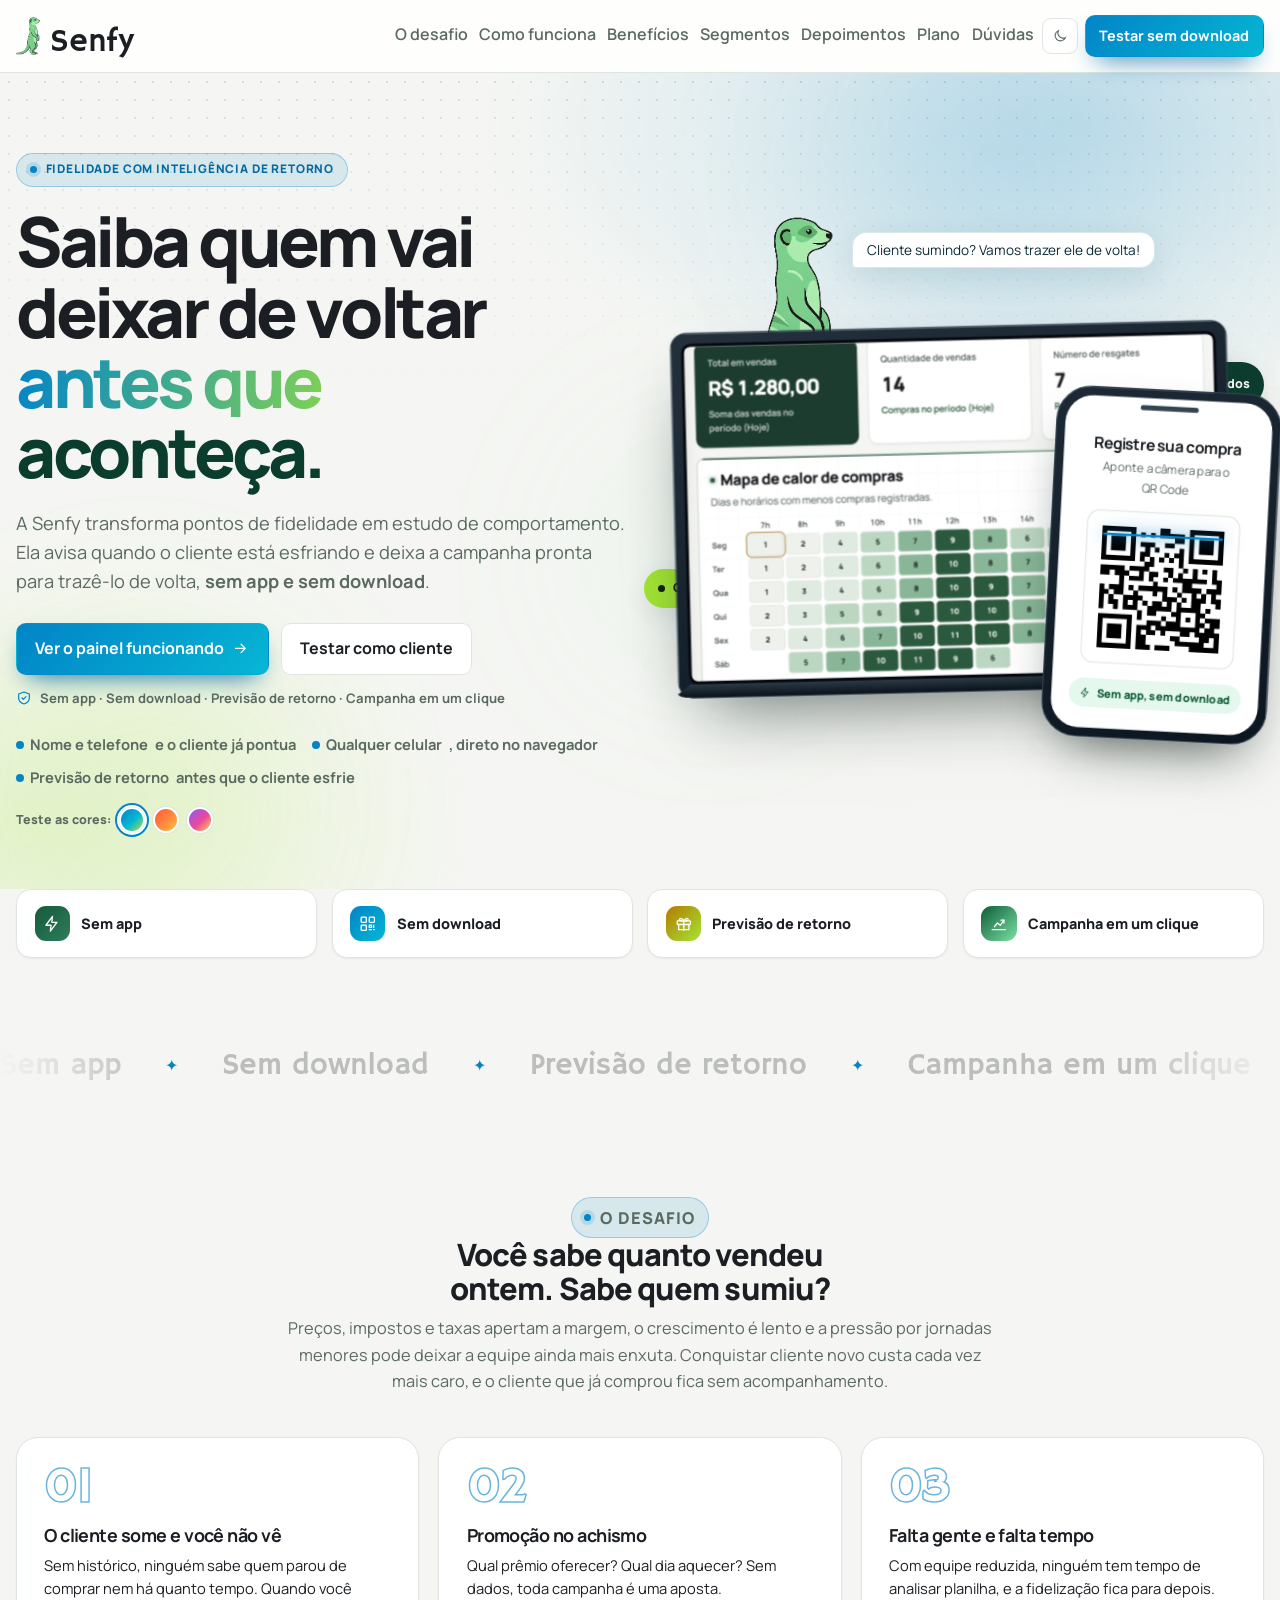
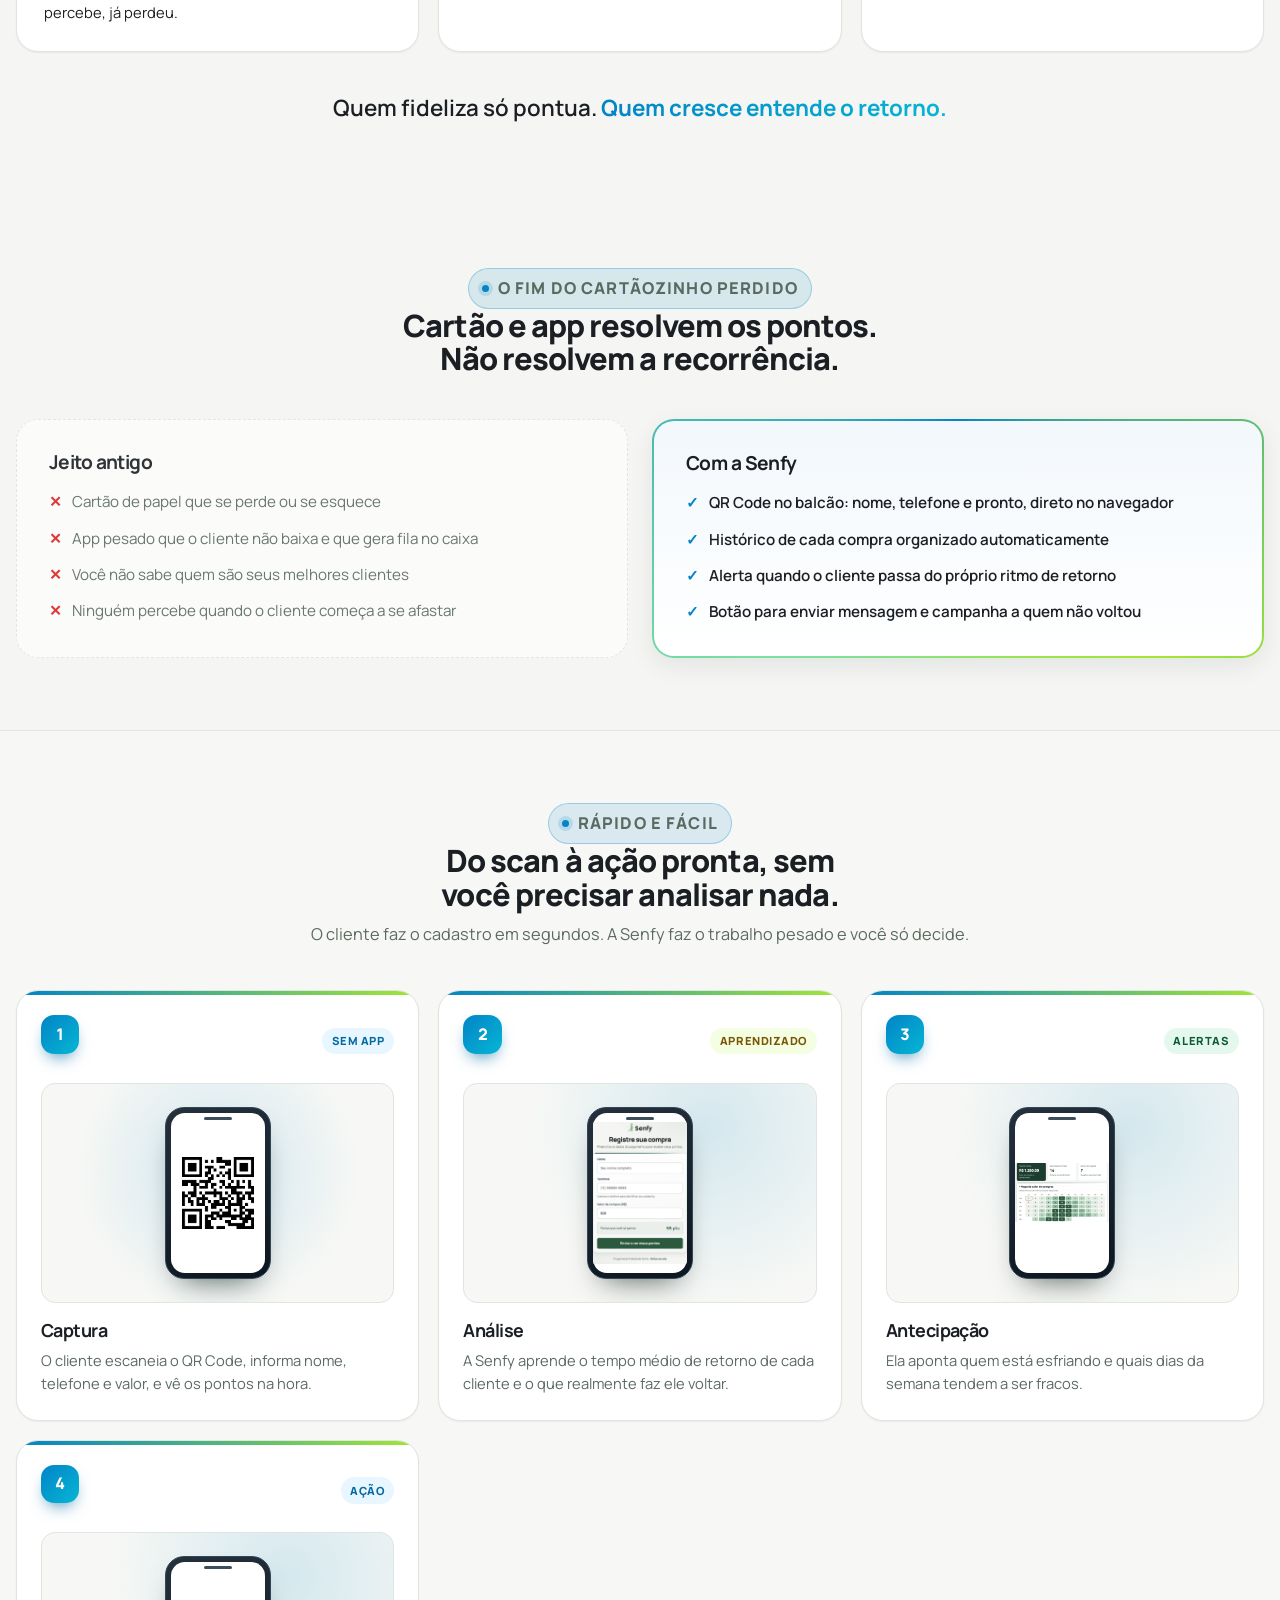
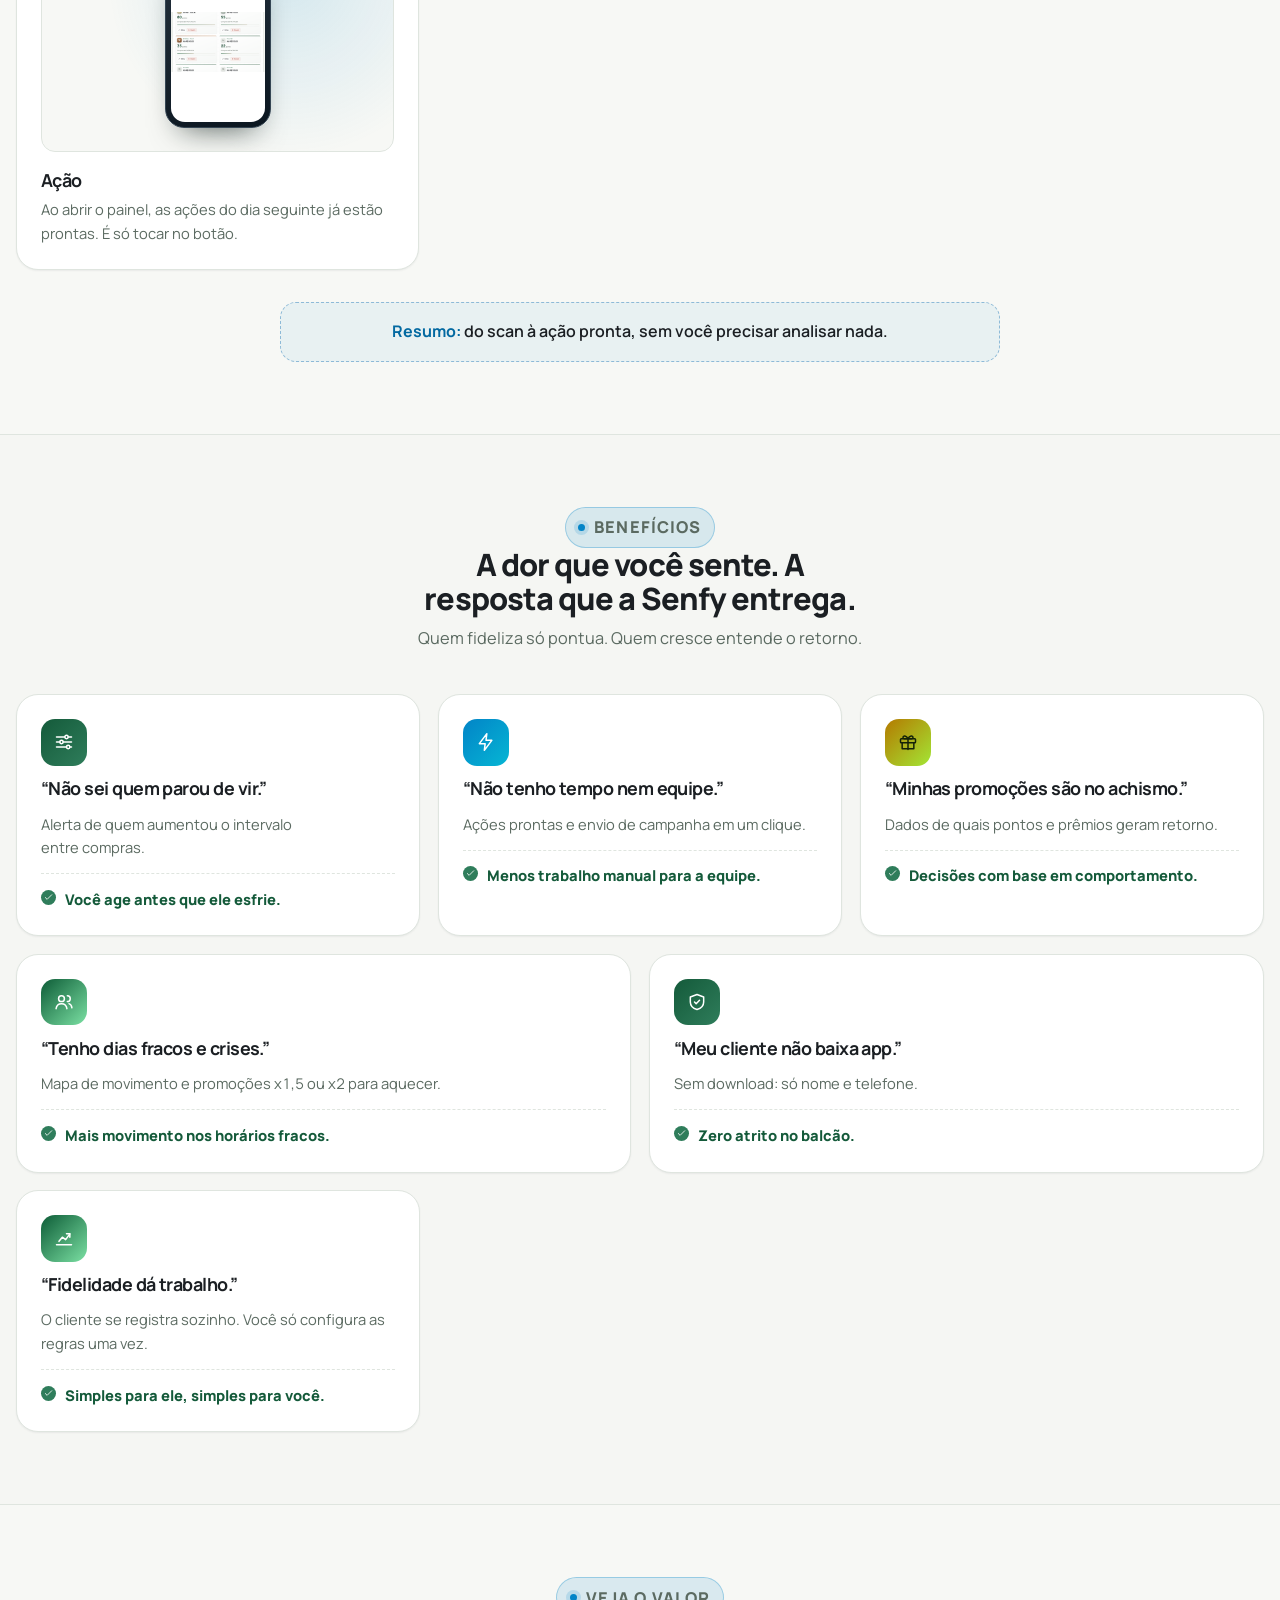
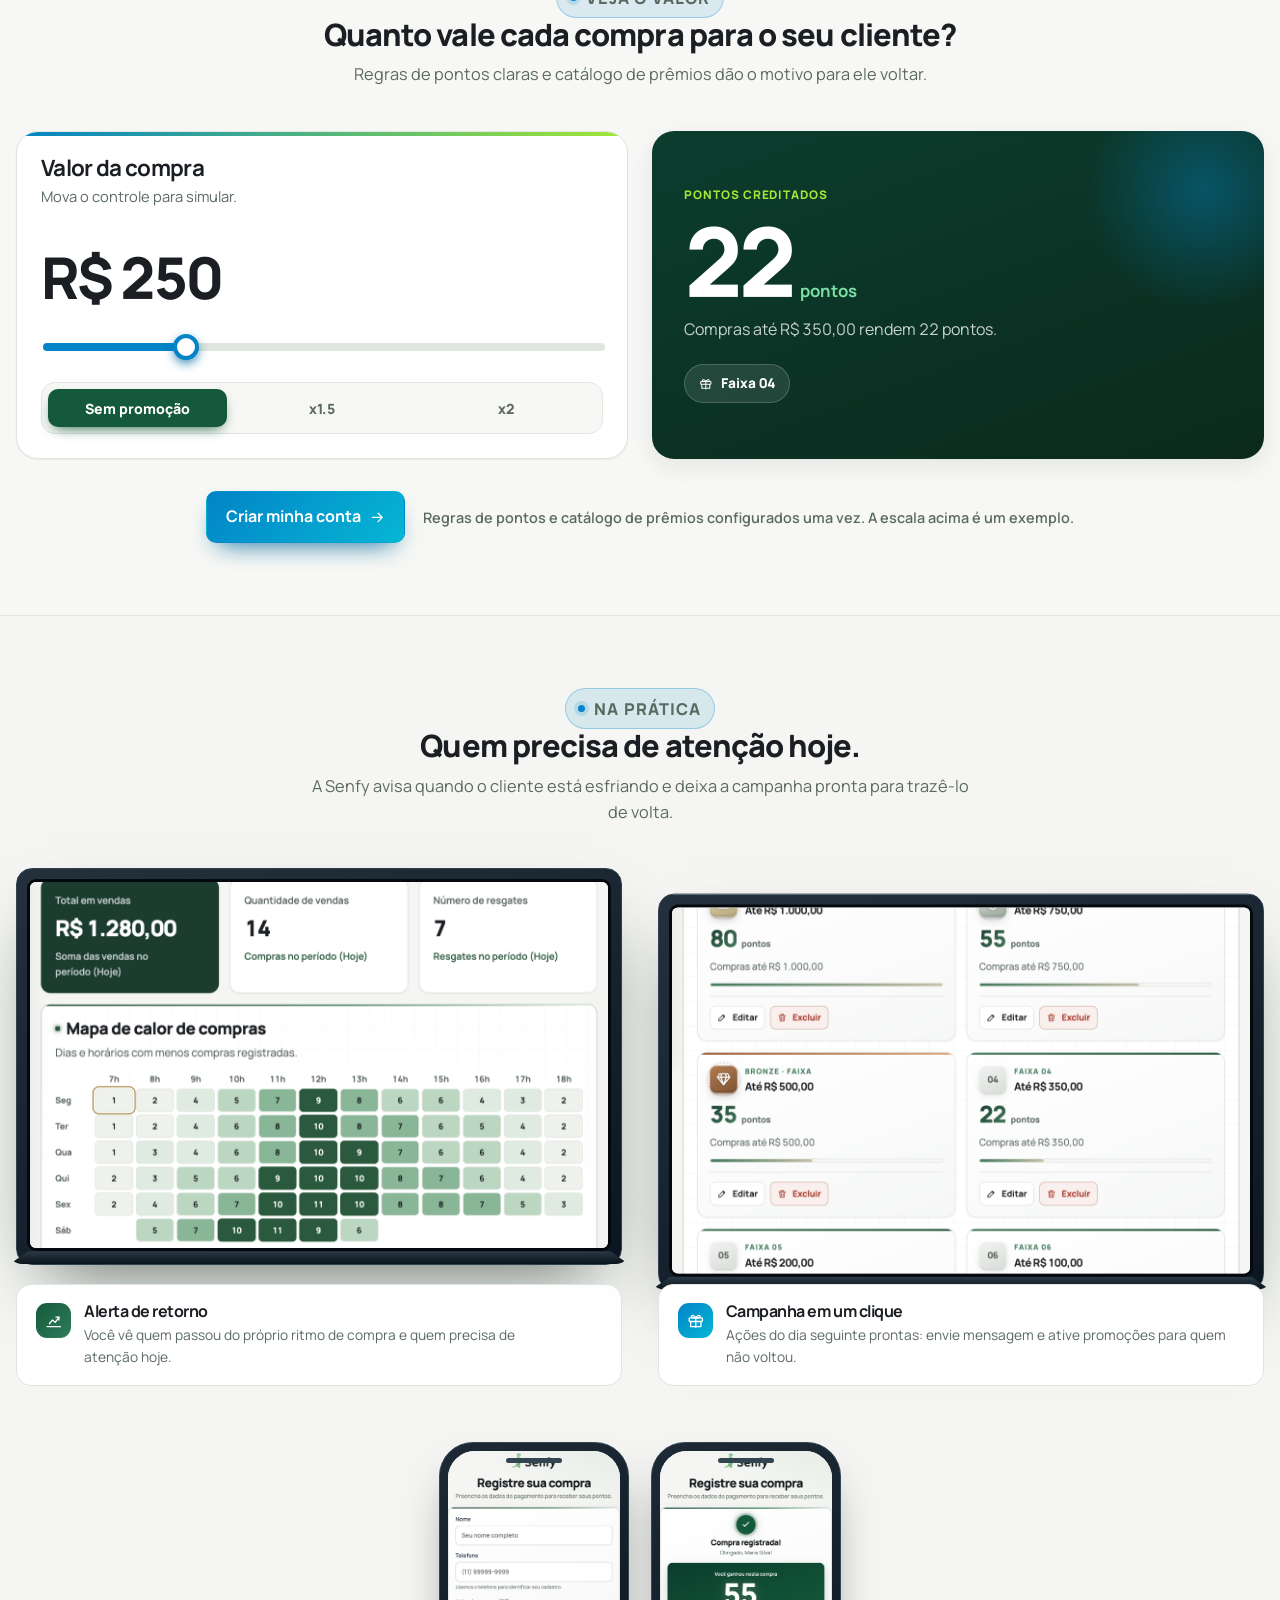
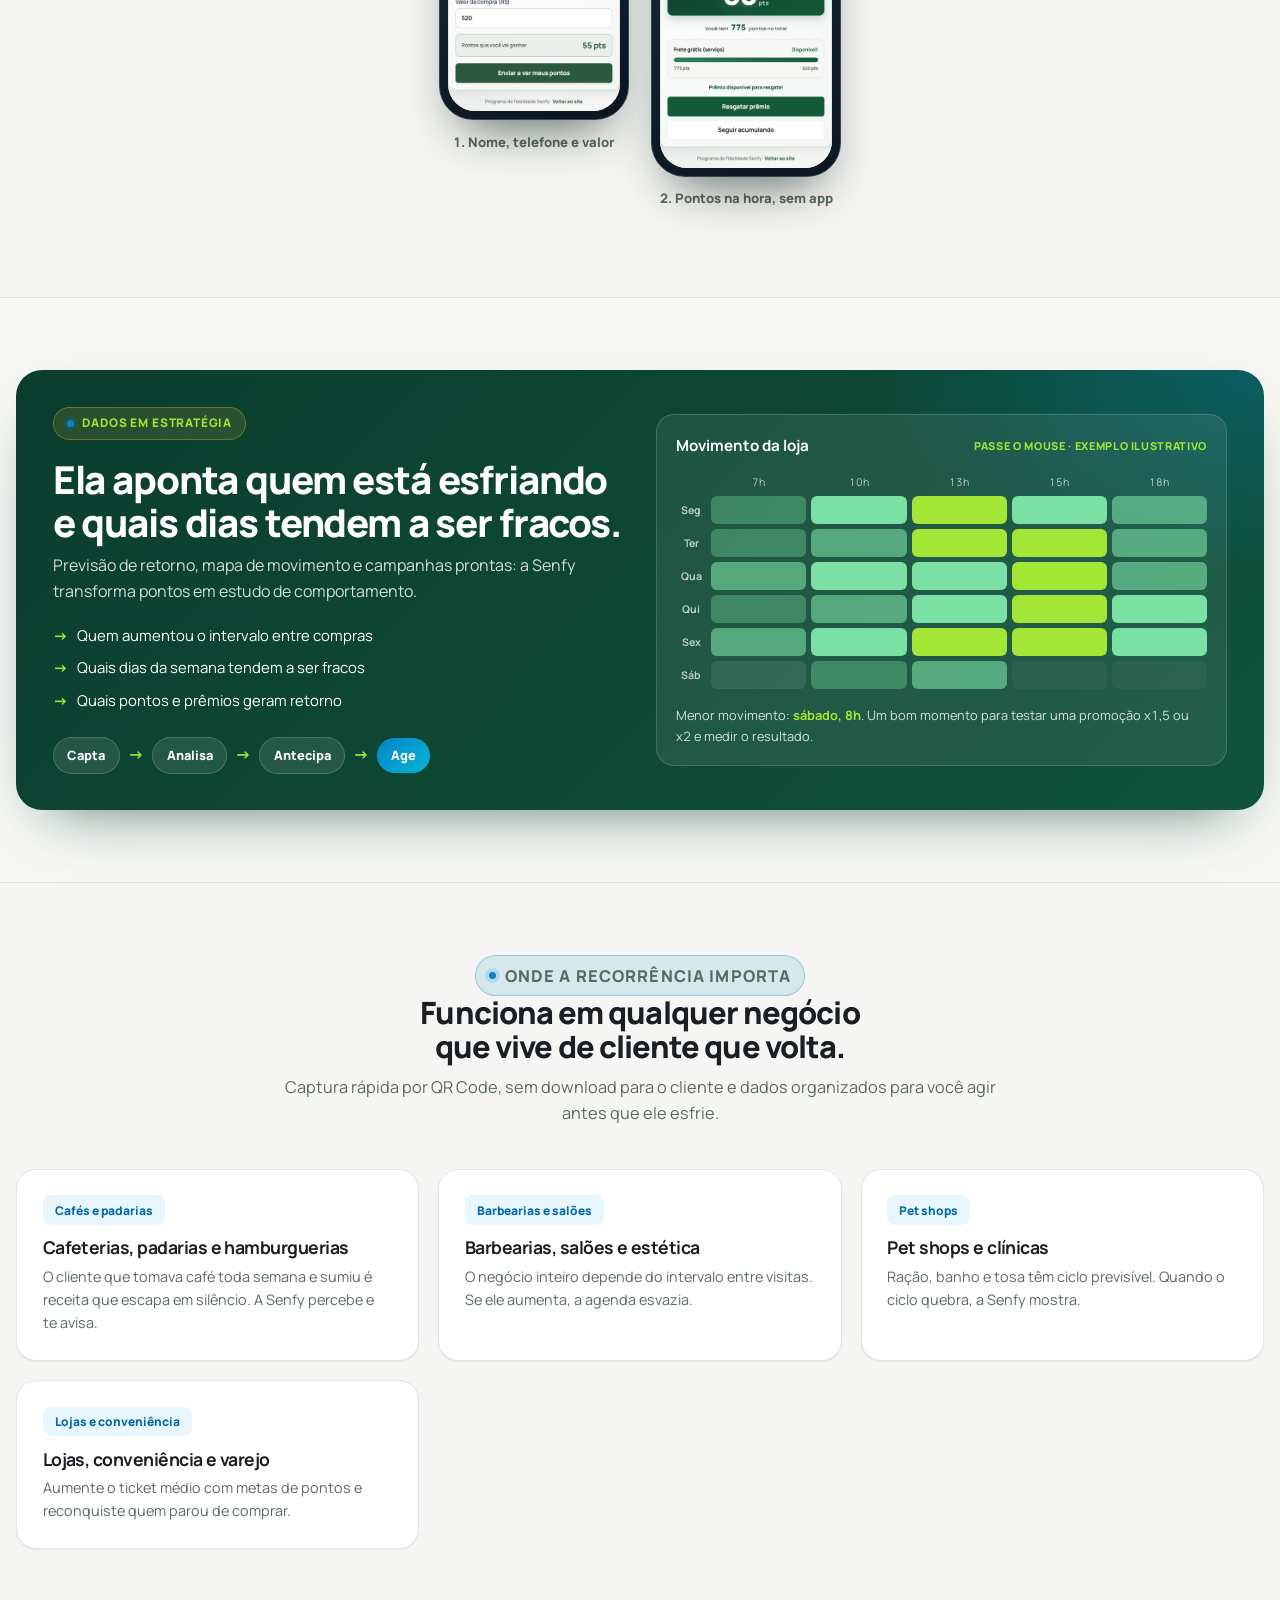
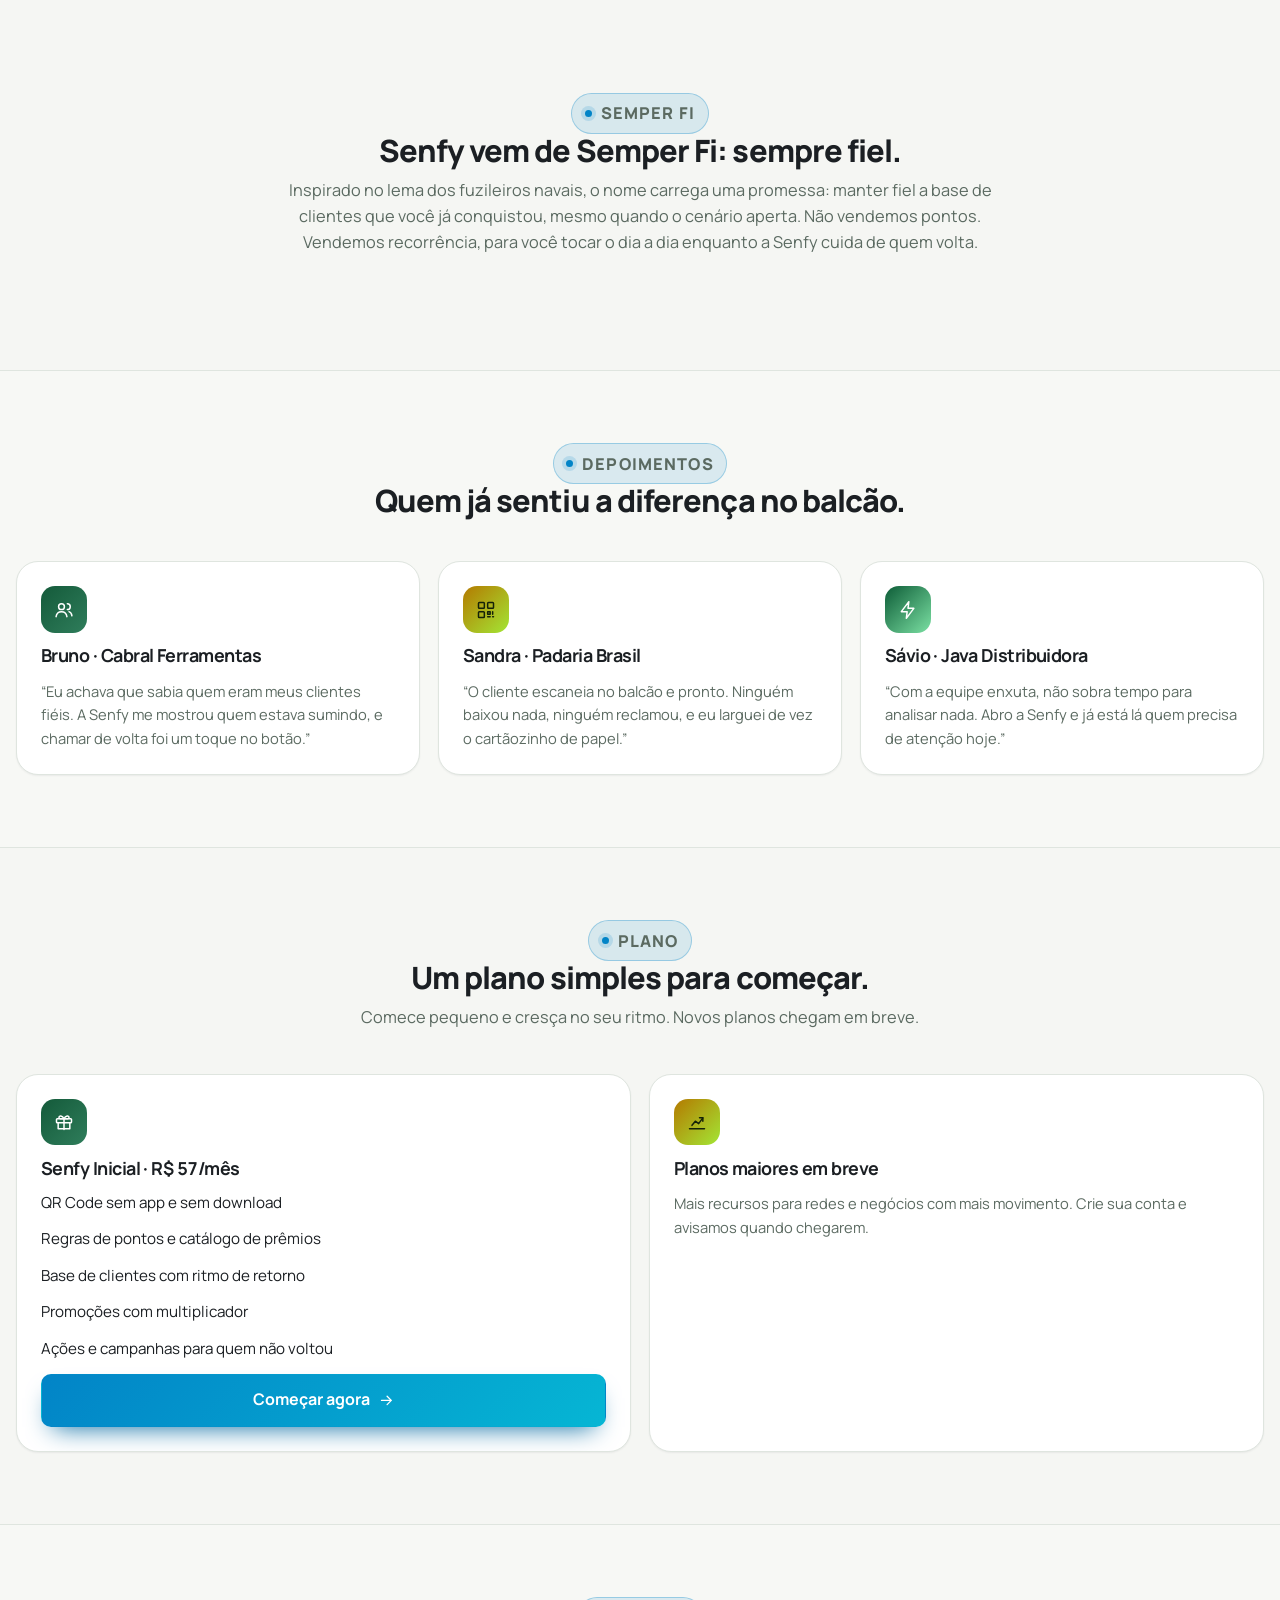
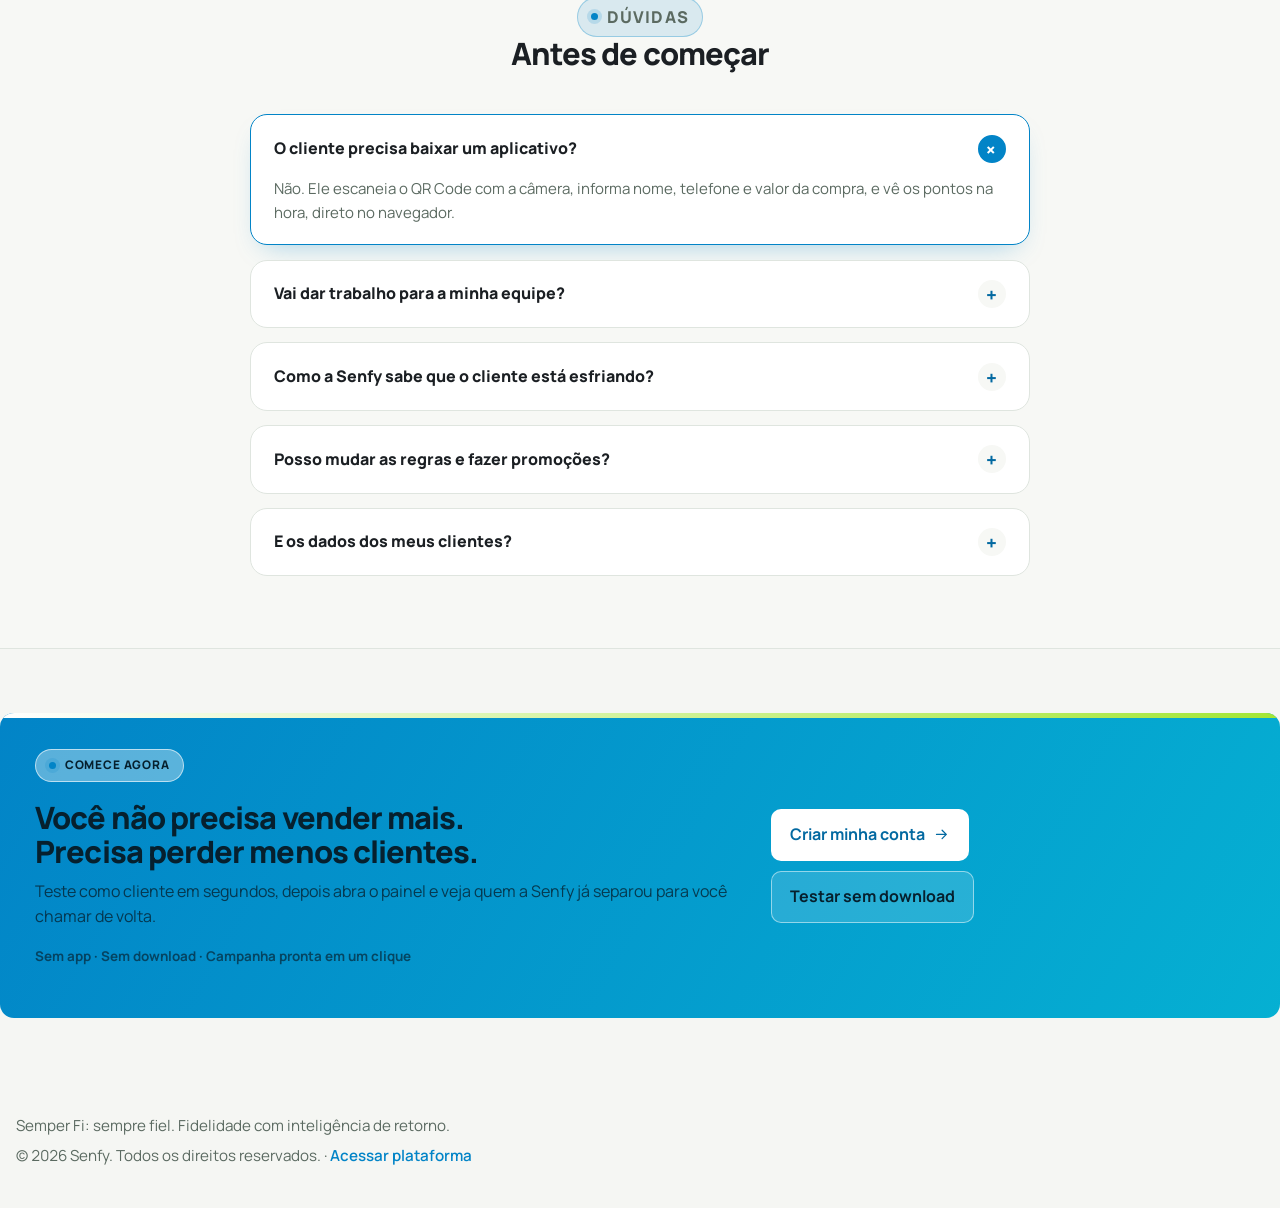
==== commit 03d4c189: "Atualiza textos da landing com conteúdo de index-depoimentos - Hero, desafio, comparativo, como func" ====
--- a/index.html
+++ b/index.html
@@ -3,8 +3,8 @@
 <head>
   <meta charset="UTF-8">
   <meta name="viewport" content="width=device-width, initial-scale=1.0">
-  <meta name="description" content="Faça seu cliente voltar com um QR Code: pontos em segundos, sem app, sem download e com dados que viram estratégia de vendas. Teste a Senfy agora.">
-  <title>Senfy — Faça seu cliente voltar com um QR Code</title>
+  <meta name="description" content="Fidelidade por QR Code, sem app e sem download, que prevê quando o cliente está esfriando e entrega a campanha pronta para trazê-lo de volta.">
+  <title>Senfy — Saiba quem vai deixar de voltar, antes que aconteça</title>
   <link rel="preconnect" href="https://fonts.googleapis.com">
   <link rel="preconnect" href="https://fonts.gstatic.com" crossorigin>
   <link href="https://fonts.googleapis.com/css2?family=Hammersmith+One&family=Manrope:wght@400;500;600;700;800&display=swap" rel="stylesheet">
@@ -907,10 +907,10 @@
       <nav id="site-nav" class="site-nav" aria-label="Navegação principal">
         <a href="#problema">O desafio</a>
         <a href="#como-funciona">Como funciona</a>
-        <a href="#recursos">Vantagens</a>
-        <a href="#simulador">Simulador</a>
-        <a href="#demonstracao">Painel</a>
-        <a href="#dados">Dados</a>
+        <a href="#recursos">Benefícios</a>
+        <a href="#segmentos">Segmentos</a>
+        <a href="#depoimentos">Depoimentos</a>
+        <a href="#planos">Plano</a>
         <a href="#faq">Dúvidas</a>
         <button class="theme-btn" id="theme-toggle" type="button" aria-label="Ativar tema escuro">
           <svg class="moon" viewBox="0 0 24 24" fill="none" stroke="currentColor" stroke-width="1.7" aria-hidden="true"><path d="M20 14.5A8 8 0 0 1 9.5 4 8 8 0 1 0 20 14.5z"/></svg>
@@ -932,22 +932,22 @@
 
       <div class="container hero-grid">
         <div class="hero-copy reveal">
-          <p class="eyebrow">Fidelidade para lojas físicas</p>
+          <p class="eyebrow">Fidelidade com inteligência de retorno</p>
           <h1>
-            <span>Escaneou.</span>
-            <span class="hot">Ganhou pontos.</span>
-            <span class="deep">Voltou.</span>
+            <span>Saiba quem vai deixar de voltar</span>
+            <span class="hot">antes que</span>
+            <span class="deep">aconteça.</span>
           </h1>
-          <p class="lead">A Senfy transforma cada compra em um motivo para o cliente voltar e em um dado para você vender mais. Tudo com um QR Code na loja, <strong>sem app, sem download e sem cadastro prévio</strong>. O cliente informa nome, telefone e valor da compra, vê os pontos na hora e você recebe tudo organizado no painel.</p>
+          <p class="lead">A Senfy transforma pontos de fidelidade em estudo de comportamento. Ela avisa quando o cliente está esfriando e deixa a campanha pronta para trazê-lo de volta, <strong>sem app e sem download</strong>.</p>
           <div class="hero-actions">
-            <a href="checkout.html" class="btn btn-hot">Testar o QR Code agora <svg class="ico" aria-hidden="true"><use href="#i-arrow"/></svg></a>
-            <a href="#simulador" class="btn btn-secondary">Ver quanto o cliente ganha</a>
+            <a href="#demonstracao" class="btn btn-hot">Ver o painel funcionando <svg class="ico" aria-hidden="true"><use href="#i-arrow"/></svg></a>
+            <a href="checkout.html" class="btn btn-secondary">Testar como cliente</a>
           </div>
-          <p class="micro-trust"><svg class="ico" aria-hidden="true"><use href="#i-shield"/></svg> Teste interativo gratuito · Sem download · Funciona em qualquer celular</p>
+          <p class="micro-trust"><svg class="ico" aria-hidden="true"><use href="#i-shield"/></svg> Sem app · Sem download · Previsão de retorno · Campanha em um clique</p>
           <ul class="hero-highlights" aria-label="Destaques">
-            <li><b>Rápido:</b> pontos em segundos</li>
-            <li><b>Fácil:</b> sem app para o cliente</li>
-            <li><b>Estratégico:</b> dados no painel</li>
+            <li><b>Nome e telefone</b> e o cliente já pontua</li>
+            <li><b>Qualquer celular</b>, direto no navegador</li>
+            <li><b>Previsão de retorno</b> antes que o cliente esfrie</li>
           </ul>
           <div class="palette-picker" role="group" aria-label="Testar paletas de cores">
             <span>Teste as cores:</span>
@@ -992,16 +992,16 @@
 
     <div class="container">
       <div class="signal-strip reveal" aria-label="Benefícios rápidos">
-        <div class="signal spotlight-card"><span class="tech-icon" aria-hidden="true"><svg class="ico"><use href="#i-bolt"/></svg></span> Pontos em segundos</div>
-        <div class="signal spotlight-card"><span class="tech-icon" aria-hidden="true"><svg class="ico"><use href="#i-qr"/></svg></span> Zero atrito para o cliente</div>
-        <div class="signal spotlight-card"><span class="tech-icon" aria-hidden="true"><svg class="ico"><use href="#i-gift"/></svg></span> Prêmios que fazem voltar</div>
-        <div class="signal spotlight-card"><span class="tech-icon" aria-hidden="true"><svg class="ico"><use href="#i-chart"/></svg></span> Dados que viram decisão</div>
+        <div class="signal spotlight-card"><span class="tech-icon" aria-hidden="true"><svg class="ico"><use href="#i-bolt"/></svg></span> Sem app</div>
+        <div class="signal spotlight-card"><span class="tech-icon" aria-hidden="true"><svg class="ico"><use href="#i-qr"/></svg></span> Sem download</div>
+        <div class="signal spotlight-card"><span class="tech-icon" aria-hidden="true"><svg class="ico"><use href="#i-gift"/></svg></span> Previsão de retorno</div>
+        <div class="signal spotlight-card"><span class="tech-icon" aria-hidden="true"><svg class="ico"><use href="#i-chart"/></svg></span> Campanha em um clique</div>
       </div>
     </div>
 
     <div class="nf-marquee" aria-hidden="true">
       <div class="nf-mq" id="nf-mq">
-        <span>Rápido</span><span>Fácil de usar</span><span>Sem app</span><span>Sem download</span><span>Cliente que volta</span><span>Dados em estratégia</span>
+        <span>Sem app</span><span>Sem download</span><span>Previsão de retorno</span><span>Campanha em um clique</span><span>Ações prontas para amanhã</span><span>Semper Fi: sempre fiel</span>
       </div>
     </div>
 
@@ -1010,15 +1010,15 @@
       <div class="container">
         <div class="section-head reveal">
           <p class="eyebrow">O desafio</p>
-          <h2>Sua loja vende todo dia. Mas você sabe quem volta?</h2>
-          <p>Sem registro, cada venda é uma despedida. O cliente some, você não percebe quando e as decisões ficam no achismo. Fidelizar precisa ser rápido para ele e simples para você.</p>
+          <h2>Você sabe quanto vendeu ontem. Sabe quem sumiu?</h2>
+          <p>Preços, impostos e taxas apertam a margem, o crescimento é lento e a pressão por jornadas menores pode deixar a equipe ainda mais enxuta. Conquistar cliente novo custa cada vez mais caro, e o cliente que já comprou fica sem acompanhamento.</p>
         </div>
         <div class="nf-pains reveal">
-          <article class="nf-pain"><b>01</b><h3>O cliente some e você não vê</h3><p>Sem histórico, não dá para saber quem voltou, quem parou de comprar e há quanto tempo.</p></article>
-          <article class="nf-pain" style="--delay:.08s"><b>02</b><h3>Fidelidade que dá trabalho</h3><p>Cartão de papel, planilha, explicação no balcão. O programa existe, mas ninguém usa.</p></article>
-          <article class="nf-pain" style="--delay:.16s"><b>03</b><h3>Decisões no palpite</h3><p>Qual promoção rodar? Que prêmio oferecer? Sem dados, toda campanha é aposta.</p></article>
-        </div>
-        <p class="nf-bridge reveal">A Senfy fecha essa conta: <b>cada compra vira um motivo para voltar e um dado para você agir.</b></p>
+          <article class="nf-pain"><b>01</b><h3>O cliente some e você não vê</h3><p>Sem histórico, ninguém sabe quem parou de comprar nem há quanto tempo. Quando você percebe, já perdeu.</p></article>
+          <article class="nf-pain" style="--delay:.08s"><b>02</b><h3>Promoção no achismo</h3><p>Qual prêmio oferecer? Qual dia aquecer? Sem dados, toda campanha é uma aposta.</p></article>
+          <article class="nf-pain" style="--delay:.16s"><b>03</b><h3>Falta gente e falta tempo</h3><p>Com equipe reduzida, ninguém tem tempo de analisar planilha, e a fidelização fica para depois.</p></article>
+        </div>
+        <p class="nf-bridge reveal">Quem fideliza só pontua. <b>Quem cresce entende o retorno.</b></p>
       </div>
     </section>
 
@@ -1027,26 +1027,25 @@
       <div class="container">
         <div class="section-head reveal">
           <p class="eyebrow">O fim do cartãozinho perdido</p>
-          <h2>Fidelizar precisa ser rápido para o cliente e simples para você</h2>
-          <p>Some o cartão de papel, app pesado ninguém baixa. Quando pontuar é difícil, o cliente desiste — e você perde a chance de aprender com cada compra.</p>
+          <h2>Cartão e app resolvem os pontos. Não resolvem a recorrência.</h2>
         </div>
         <div class="vs-grid reveal">
           <div class="vs-card old">
-            <h3>Jeito antigo: cartão ou app pesado</h3>
+            <h3>Jeito antigo</h3>
             <ul class="vs-list">
-              <li>O cliente esquece ou perde o cartão carimbado.</li>
-              <li>Baixar app e criar senha no caixa gera fila e rejeição.</li>
-              <li>Você não sabe quem são seus melhores clientes.</li>
-              <li>Promoções no achismo, sem dados para decidir.</li>
+              <li>Cartão de papel que se perde ou se esquece</li>
+              <li>App pesado que o cliente não baixa e que gera fila no caixa</li>
+              <li>Você não sabe quem são seus melhores clientes</li>
+              <li>Ninguém percebe quando o cliente começa a se afastar</li>
             </ul>
           </div>
           <div class="vs-card new spotlight-card">
-            <h3>Com a Senfy no seu balcão</h3>
+            <h3>Com a Senfy</h3>
             <ul class="vs-list">
-              <li>Basta apontar a câmera: abre no navegador em segundos.</li>
-              <li>O cliente vê pontos e prêmios na hora, sem download.</li>
-              <li>Cada compra vira histórico organizado automaticamente.</li>
-              <li>Você transforma dados em campanhas no momento certo.</li>
+              <li>QR Code no balcão: nome, telefone e pronto, direto no navegador</li>
+              <li>Histórico de cada compra organizado automaticamente</li>
+              <li>Alerta quando o cliente passa do próprio ritmo de retorno</li>
+              <li>Botão para enviar mensagem e campanha a quem não voltou</li>
             </ul>
           </div>
         </div>
@@ -1058,8 +1057,8 @@
       <div class="container">
         <div class="section-head reveal">
           <p class="eyebrow">Rápido e fácil</p>
-          <h2>Do scan ao ponto em 3 passos. Sem manual, sem app.</h2>
-          <p>Cada segundo no balcão conta. Por isso o cliente registra a compra sozinho, no próprio celular, e você não precisa explicar nada. Sem download e sem cadastro prévio.</p>
+          <h2>Do scan à ação pronta, sem você precisar analisar nada.</h2>
+          <p>O cliente faz o cadastro em segundos. A Senfy faz o trabalho pesado e você só decide.</p>
         </div>
         <div class="steps-grid">
           <article class="step-card spotlight-card reveal">
@@ -1067,27 +1066,35 @@
             <div class="step-visual qr">
               <div class="mini-phone qr-phone"><div class="mini-screen"><img src="assets/qr-senfy.png" alt="QR Code da Senfy dentro do celular" width="500" height="500" loading="lazy" decoding="async"></div></div>
             </div>
-            <h3>Escaneia o QR Code</h3>
-            <p>A câmera do celular basta. Nada para baixar e nenhuma conta para criar antes.</p>
+            <h3>Captura</h3>
+            <p>O cliente escaneia o QR Code, informa nome, telefone e valor, e vê os pontos na hora.</p>
           </article>
           <article class="step-card spotlight-card reveal" style="--delay:.08s">
-            <div class="step-top"><span class="step-num">2</span><span class="mini-tag sun">Em segundos</span></div>
+            <div class="step-top"><span class="step-num">2</span><span class="mini-tag sun">Aprendizado</span></div>
             <div class="step-visual">
-              <div class="mini-phone"><div class="mini-screen"><img class="step-shot" src="assets/screen-checkout-form.png" alt="Formulário rápido dentro do celular" loading="lazy" decoding="async"></div></div>
+              <div class="mini-phone"><div class="mini-screen"><img class="step-shot" src="assets/screen-checkout-form.png" alt="Dados da compra no celular" loading="lazy" decoding="async"></div></div>
             </div>
-            <h3>Informa o essencial</h3>
-            <p>Nome, telefone e valor da compra. A regra da loja calcula os pontos sozinha, sem planilha nem conta manual.</p>
+            <h3>Análise</h3>
+            <p>A Senfy aprende o tempo médio de retorno de cada cliente e o que realmente faz ele voltar.</p>
           </article>
           <article class="step-card spotlight-card reveal" style="--delay:.16s">
-            <div class="step-top"><span class="step-num">3</span><span class="mini-tag mint">Na hora</span></div>
+            <div class="step-top"><span class="step-num">3</span><span class="mini-tag mint">Alertas</span></div>
             <div class="step-visual">
-              <div class="mini-phone"><div class="mini-screen"><img class="step-shot" src="assets/screen-checkout.png" alt="Resultado com pontos dentro do celular" loading="lazy" decoding="async"></div></div>
+              <div class="mini-phone"><div class="mini-screen"><img class="step-shot" src="assets/screen-dashboard-top.png" alt="Painel com alertas de retorno e mapa de movimento" loading="lazy" decoding="async"></div></div>
             </div>
-            <h3>Vê o que ganhou</h3>
-            <p>Pontos creditados e prêmio à vista. Esse retorno imediato é o que dá motivo para voltar.</p>
-          </article>
-        </div>
-        <p class="nf-result reveal"><b>O resultado para você:</b> um registro a cada compra, sem papel e sem explicar o programa no balcão.</p>
+            <h3>Antecipação</h3>
+            <p>Ela aponta quem está esfriando e quais dias da semana tendem a ser fracos.</p>
+          </article>
+          <article class="step-card spotlight-card reveal" style="--delay:.24s">
+            <div class="step-top"><span class="step-num">4</span><span class="mini-tag hot">Ação</span></div>
+            <div class="step-visual">
+              <div class="mini-phone"><div class="mini-screen"><img class="step-shot" src="assets/screen-rules.png" alt="Regras, prêmios e campanhas no painel" loading="lazy" decoding="async"></div></div>
+            </div>
+            <h3>Ação</h3>
+            <p>Ao abrir o painel, as ações do dia seguinte já estão prontas. É só tocar no botão.</p>
+          </article>
+        </div>
+        <p class="nf-result reveal"><b>Resumo:</b> do scan à ação pronta, sem você precisar analisar nada.</p>
       </div>
     </section>
 
@@ -1095,40 +1102,46 @@
     <section class="section" id="recursos">
       <div class="container">
         <div class="section-head reveal">
-          <p class="eyebrow">Vantagens</p>
-          <h2>Cada recurso existe para fazer o cliente voltar</h2>
-          <p>Você configura uma vez, ajusta quando quiser e a Senfy trabalha todos os dias por você — sem app, sem download e com dados organizados.</p>
+          <p class="eyebrow">Benefícios</p>
+          <h2>A dor que você sente. A resposta que a Senfy entrega.</h2>
+          <p>Quem fideliza só pontua. Quem cresce entende o retorno.</p>
         </div>
         <div class="nf-bento">
           <article class="step-card nf-feature spotlight-card reveal">
             <span class="nf-ib"><svg class="ico"><use href="#i-sliders"/></svg></span>
-            <h3>Regras por faixa de valor</h3>
-            <p>Defina quantos pontos cada faixa de compra rende, de Bronze a Ouro.</p>
-            <p class="nf-gain"><svg class="ico"><use href="#i-check"/></svg>Você decide quanto vale cada compra e muda quando quiser.</p>
+            <h3>“Não sei quem parou de vir.”</h3>
+            <p>Alerta de quem aumentou o intervalo entre compras.</p>
+            <p class="nf-gain"><svg class="ico"><use href="#i-check"/></svg>Você age antes que ele esfrie.</p>
           </article>
           <article class="step-card nf-feature spotlight-card reveal" style="--delay:.06s">
             <span class="nf-ib o"><svg class="ico"><use href="#i-bolt"/></svg></span>
-            <h3>Promoções com multiplicador</h3>
-            <p>Ative pontuação x1.5 ou x2 com um clique. Todas as faixas se ajustam na hora.</p>
-            <p class="nf-gain"><svg class="ico"><use href="#i-check"/></svg>Aqueça os dias fracos sem mexer em nada mais.</p>
+            <h3>“Não tenho tempo nem equipe.”</h3>
+            <p>Ações prontas e envio de campanha em um clique.</p>
+            <p class="nf-gain"><svg class="ico"><use href="#i-check"/></svg>Menos trabalho manual para a equipe.</p>
           </article>
           <article class="step-card nf-feature spotlight-card reveal" style="--delay:.12s">
             <span class="nf-ib y"><svg class="ico"><use href="#i-gift"/></svg></span>
-            <h3>Catálogo de prêmios</h3>
-            <p>Escolha as recompensas do programa e acompanhe os resgates.</p>
-            <p class="nf-gain"><svg class="ico"><use href="#i-check"/></svg>Ofereça o que o cliente realmente quer e mantenha o interesse.</p>
+            <h3>“Minhas promoções são no achismo.”</h3>
+            <p>Dados de quais pontos e prêmios geram retorno.</p>
+            <p class="nf-gain"><svg class="ico"><use href="#i-check"/></svg>Decisões com base em comportamento.</p>
           </article>
           <article class="step-card nf-feature wide spotlight-card reveal">
             <span class="nf-ib m"><svg class="ico"><use href="#i-users"/></svg></span>
-            <h3>Base de clientes organizada</h3>
-            <p>Pontos disponíveis, número de resgates e média de dias entre compras de cada cliente, com busca e ordenação.</p>
-            <p class="nf-gain"><svg class="ico"><use href="#i-check"/></svg>Saiba quem é seu melhor cliente e quem está se afastando.</p>
+            <h3>“Tenho dias fracos e crises.”</h3>
+            <p>Mapa de movimento e promoções x1,5 ou x2 para aquecer.</p>
+            <p class="nf-gain"><svg class="ico"><use href="#i-check"/></svg>Mais movimento nos horários fracos.</p>
           </article>
           <article class="step-card nf-feature wide spotlight-card reveal" style="--delay:.08s">
             <span class="nf-ib"><svg class="ico"><use href="#i-shield"/></svg></span>
-            <h3>Zero atrito para o cliente</h3>
-            <p>Sem app e sem cadastro prévio. O cliente informa nome, telefone e valor, e pronto.</p>
-            <p class="nf-gain"><svg class="ico"><use href="#i-check"/></svg>Quanto mais simples, mais clientes participam do programa.</p>
+            <h3>“Meu cliente não baixa app.”</h3>
+            <p>Sem download: só nome e telefone.</p>
+            <p class="nf-gain"><svg class="ico"><use href="#i-check"/></svg>Zero atrito no balcão.</p>
+          </article>
+          <article class="step-card nf-feature spotlight-card reveal" style="--delay:.14s">
+            <span class="nf-ib m"><svg class="ico"><use href="#i-chart"/></svg></span>
+            <h3>“Fidelidade dá trabalho.”</h3>
+            <p>O cliente se registra sozinho. Você só configura as regras uma vez.</p>
+            <p class="nf-gain"><svg class="ico"><use href="#i-check"/></svg>Simples para ele, simples para você.</p>
           </article>
         </div>
       </div>
@@ -1140,7 +1153,7 @@
         <div class="section-head reveal">
           <p class="eyebrow">Veja o valor</p>
           <h2>Quanto vale cada compra para o seu cliente?</h2>
-          <p>Arraste e veja o que ele ganha. Quanto mais claro o retorno, mais motivo para voltar.</p>
+          <p>Regras de pontos claras e catálogo de prêmios dão o motivo para ele voltar.</p>
         </div>
         <div class="nf-sim">
           <div class="step-card nf-panel spotlight-card reveal">
@@ -1163,7 +1176,7 @@
         </div>
         <div class="nf-mid reveal">
           <a class="btn btn-hot" href="login.html?mode=signup">Criar minha conta <svg class="ico"><use href="#i-arrow"/></svg></a>
-          <span>Você define as faixas e os pontos. A escala acima é um exemplo.</span>
+          <span>Regras de pontos e catálogo de prêmios configurados uma vez. A escala acima é um exemplo.</span>
         </div>
       </div>
     </section>
@@ -1173,8 +1186,8 @@
       <div class="container">
         <div class="section-head reveal">
           <p class="eyebrow">Na prática</p>
-          <h2>Simples no celular. Poderoso no painel.</h2>
-          <p>Do lado do cliente, são poucos toques e nenhum download. Do seu lado, cada compra vira histórico, pontos e uma decisão melhor.</p>
+          <h2>Quem precisa de atenção hoje.</h2>
+          <p>A Senfy avisa quando o cliente está esfriando e deixa a campanha pronta para trazê-lo de volta.</p>
         </div>
 
         <div class="demo-grid">
@@ -1187,7 +1200,7 @@
             </div>
             <div class="demo-caption spotlight-card">
               <span class="tech-icon" aria-hidden="true"><svg class="ico"><use href="#i-chart"/></svg></span>
-              <div><h3>Base de clientes organizada</h3><p>Pontos disponíveis, resgates e frequência de compra de cada cliente, com busca e ordenação.</p></div>
+              <div><h3>Alerta de retorno</h3><p>Você vê quem passou do próprio ritmo de compra e quem precisa de atenção hoje.</p></div>
             </div>
           </article>
 
@@ -1200,7 +1213,7 @@
             </div>
             <div class="demo-caption spotlight-card">
               <span class="tech-icon" aria-hidden="true"><svg class="ico"><use href="#i-gift"/></svg></span>
-              <div><h3>Regras e prêmios</h3><p>Ajuste faixas, ative multiplicadores e crie recompensas com base no que o cliente realmente faz.</p></div>
+              <div><h3>Campanha em um clique</h3><p>Ações do dia seguinte prontas: envie mensagem e ative promoções para quem não voltou.</p></div>
             </div>
           </article>
         </div>
@@ -1208,11 +1221,11 @@
         <div class="demo-phone-row reveal" aria-label="Telas do cliente no celular">
           <div>
             <div class="phone"><div class="phone-screen"><img class="phone-shot" src="assets/screen-checkout-form.png" alt="Tela de registro de compra no celular" loading="lazy" decoding="async"></div></div>
-            <p class="demo-phone-label">1. Registro em segundos</p>
+            <p class="demo-phone-label">1. Nome, telefone e valor</p>
           </div>
           <div>
             <div class="phone"><div class="phone-screen"><img class="phone-shot" src="assets/screen-checkout.png" alt="Tela de pontos ganhos no celular" loading="lazy" decoding="async"></div></div>
-            <p class="demo-phone-label">2. Pontos e prêmio na hora</p>
+            <p class="demo-phone-label">2. Pontos na hora, sem app</p>
           </div>
         </div>
       </div>
@@ -1224,14 +1237,14 @@
         <div class="data-band reveal">
           <div>
             <p class="eyebrow" style="color:var(--sun);background:rgba(255,197,61,.12);border-color:rgba(255,197,61,.3)">Dados em estratégia</p>
-            <h2>Pare de adivinhar. Comece a decidir.</h2>
-            <p>Cada scan vira histórico. O histórico mostra padrões. Os padrões viram campanhas que você sabe que vão funcionar: registro rápido para o cliente, estratégia para você.</p>
+            <h2>Ela aponta quem está esfriando e quais dias tendem a ser fracos.</h2>
+            <p>Previsão de retorno, mapa de movimento e campanhas prontas: a Senfy transforma pontos em estudo de comportamento.</p>
             <ul class="data-list">
-              <li>Quem compra a cada poucos dias e merece um prêmio?</li>
-              <li>Que dia e horário pedem uma promoção x2?</li>
-              <li>Quais prêmios realmente são resgatados?</li>
+              <li>Quem aumentou o intervalo entre compras</li>
+              <li>Quais dias da semana tendem a ser fracos</li>
+              <li>Quais pontos e prêmios geram retorno</li>
             </ul>
-            <div class="nf-loop" aria-label="Ciclo da Senfy"><span>Capta</span><i>→</i><span>Fideliza</span><i>→</i><span>Analisa</span><i>→</i><span>Vende mais</span></div>
+            <div class="nf-loop" aria-label="Ciclo da Senfy"><span>Capta</span><i>→</i><span>Analisa</span><i>→</i><span>Antecipa</span><i>→</i><span>Age</span></div>
           </div>
           <div class="heat-card" aria-label="Exemplo interativo de mapa de movimento por dia e horário">
             <div class="heat-card-head"><b>Movimento da loja</b><span>Passe o mouse · exemplo ilustrativo</span></div>
@@ -1244,7 +1257,7 @@
               <b>Sex</b><i class="h2" data-tip="Sex 7h: fluxo moderado"></i><i class="h3" data-tip="Sex 10h: movimento alto"></i><i class="h4" data-tip="Sex 13h: horário de pico"></i><i class="h4" data-tip="Sex 15h: horário de pico"></i><i class="h3" data-tip="Sex 18h: movimento alto"></i>
               <b>Sáb</b><i class="h0" data-tip="Sáb 8h: menor movimento do mapa"></i><i class="h1" data-tip="Sáb 10h: fluxo leve"></i><i class="h2" data-tip="Sáb 13h: fluxo moderado"></i><i class="empty" aria-hidden="true"></i><i class="empty" aria-hidden="true"></i>
             </div>
-            <p class="heat-note">Menor movimento: <b>sábado, 8h</b>. Um bom momento para testar uma promoção x2 e medir o resultado.</p>
+            <p class="heat-note">Menor movimento: <b>sábado, 8h</b>. Um bom momento para testar uma promoção x1,5 ou x2 e medir o resultado.</p>
           </div>
         </div>
       </div>
@@ -1255,25 +1268,98 @@
       <div class="container">
         <div class="section-head reveal">
           <p class="eyebrow">Onde a recorrência importa</p>
-          <h2>Fácil de usar em qualquer balcão</h2>
-          <p>Registro rápido por QR Code, sem download para o cliente e dados organizados para você decidir o que oferecer depois.</p>
+          <h2>Funciona em qualquer negócio que vive de cliente que volta.</h2>
+          <p>Captura rápida por QR Code, sem download para o cliente e dados organizados para você agir antes que ele esfrie.</p>
         </div>
         <div class="niches-grid reveal">
           <div class="niche-card spotlight-card">
-            <span class="niche-badge">Alimentação & Cafés</span>
-            <h3>Cafeterias, padarias e hambúrguerias</h3>
-            <p>Ponte o café da manhã ou o almoço da semana e use os dados para criar o combo que traz o cliente de volta.</p>
+            <span class="niche-badge">Cafés e padarias</span>
+            <h3>Cafeterias, padarias e hamburguerias</h3>
+            <p>O cliente que tomava café toda semana e sumiu é receita que escapa em silêncio. A Senfy percebe e te avisa.</p>
           </div>
           <div class="niche-card spotlight-card">
-            <span class="niche-badge">Beleza & Bem-estar</span>
+            <span class="niche-badge">Barbearias e salões</span>
             <h3>Barbearias, salões e estética</h3>
-            <p>Reduza o intervalo entre visitas premiando quem mantém a agenda em dia — sem app e sem complicação no balcão.</p>
+            <p>O negócio inteiro depende do intervalo entre visitas. Se ele aumenta, a agenda esvazia.</p>
           </div>
           <div class="niche-card spotlight-card">
-            <span class="niche-badge">Varejo & Serviços</span>
-            <h3>Lojas, pet shops e conveniência</h3>
-            <p>Aumente o ticket médio com metas de pontos e transforme cada compra em uma decisão melhor para a sua loja.</p>
+            <span class="niche-badge">Pet shops</span>
+            <h3>Pet shops e clínicas</h3>
+            <p>Ração, banho e tosa têm ciclo previsível. Quando o ciclo quebra, a Senfy mostra.</p>
           </div>
+          <div class="niche-card spotlight-card">
+            <span class="niche-badge">Lojas e conveniência</span>
+            <h3>Lojas, conveniência e varejo</h3>
+            <p>Aumente o ticket médio com metas de pontos e reconquiste quem parou de comprar.</p>
+          </div>
+        </div>
+      </div>
+    </section>
+
+    <!-- HISTÓRIA DA MARCA -->
+    <section class="section" id="historia">
+      <div class="container">
+        <div class="section-head reveal">
+          <p class="eyebrow">Semper Fi</p>
+          <h2>Senfy vem de Semper Fi: sempre fiel.</h2>
+          <p>Inspirado no lema dos fuzileiros navais, o nome carrega uma promessa: manter fiel a base de clientes que você já conquistou, mesmo quando o cenário aperta. Não vendemos pontos. Vendemos recorrência, para você tocar o dia a dia enquanto a Senfy cuida de quem volta.</p>
+        </div>
+      </div>
+    </section>
+
+    <!-- DEPOIMENTOS (exemplos ilustrativos: substituir por relatos reais com autorização antes de publicar) -->
+    <section class="section alt" id="depoimentos">
+      <div class="container">
+        <div class="section-head reveal">
+          <p class="eyebrow">Depoimentos</p>
+          <h2>Quem já sentiu a diferença no balcão.</h2>
+        </div>
+        <div class="nf-bento">
+          <article class="step-card nf-feature spotlight-card reveal">
+            <span class="nf-ib"><svg class="ico"><use href="#i-users"/></svg></span>
+            <h3>Bruno · Cabral Ferramentas</h3>
+            <p>“Eu achava que sabia quem eram meus clientes fiéis. A Senfy me mostrou quem estava sumindo, e chamar de volta foi um toque no botão.”</p>
+          </article>
+          <article class="step-card nf-feature spotlight-card reveal" style="--delay:.06s">
+            <span class="nf-ib y"><svg class="ico"><use href="#i-qr"/></svg></span>
+            <h3>Sandra · Padaria Brasil</h3>
+            <p>“O cliente escaneia no balcão e pronto. Ninguém baixou nada, ninguém reclamou, e eu larguei de vez o cartãozinho de papel.”</p>
+          </article>
+          <article class="step-card nf-feature spotlight-card reveal" style="--delay:.12s">
+            <span class="nf-ib m"><svg class="ico"><use href="#i-bolt"/></svg></span>
+            <h3>Sávio · Java Distribuidora</h3>
+            <p>“Com a equipe enxuta, não sobra tempo para analisar nada. Abro a Senfy e já está lá quem precisa de atenção hoje.”</p>
+          </article>
+        </div>
+      </div>
+    </section>
+
+    <!-- PLANOS -->
+    <section class="section" id="planos">
+      <div class="container">
+        <div class="section-head reveal">
+          <p class="eyebrow">Plano</p>
+          <h2>Um plano simples para começar.</h2>
+          <p>Comece pequeno e cresça no seu ritmo. Novos planos chegam em breve.</p>
+        </div>
+        <div class="nf-bento">
+          <article class="step-card nf-feature wide spotlight-card reveal">
+            <span class="nf-ib"><svg class="ico"><use href="#i-gift"/></svg></span>
+            <h3>Senfy Inicial · R$ 57/mês</h3>
+            <ul class="vs-list">
+              <li>QR Code sem app e sem download</li>
+              <li>Regras de pontos e catálogo de prêmios</li>
+              <li>Base de clientes com ritmo de retorno</li>
+              <li>Promoções com multiplicador</li>
+              <li>Ações e campanhas para quem não voltou</li>
+            </ul>
+            <a class="btn btn-hot" href="login.html?mode=signup">Começar agora <svg class="ico" aria-hidden="true"><use href="#i-arrow"/></svg></a>
+          </article>
+          <article class="step-card nf-feature wide spotlight-card reveal" style="--delay:.08s">
+            <span class="nf-ib y"><svg class="ico"><use href="#i-chart"/></svg></span>
+            <h3>Planos maiores em breve</h3>
+            <p>Mais recursos para redes e negócios com mais movimento. Crie sua conta e avisamos quando chegarem.</p>
+          </article>
         </div>
       </div>
     </section>
@@ -1283,32 +1369,28 @@
       <div class="container">
         <div class="section-head reveal">
           <p class="eyebrow">Dúvidas</p>
-          <h2>Antes de testar, o que você precisa saber</h2>
+          <h2>Antes de começar</h2>
         </div>
         <div class="faq-list reveal">
           <details class="faq-item" open>
             <summary>O cliente precisa baixar um aplicativo?</summary>
-            <p>Não. Ele escaneia o QR Code com a câmera do celular e informa nome, telefone e valor da compra. Sem instalação, sem download e sem cadastro prévio.</p>
+            <p>Não. Ele escaneia o QR Code com a câmera, informa nome, telefone e valor da compra, e vê os pontos na hora, direto no navegador.</p>
           </details>
           <details class="faq-item">
             <summary>Vai dar trabalho para a minha equipe?</summary>
-            <p>O cliente registra a compra sozinho, então não há planilha nem cartão para preencher no balcão. Seu trabalho está em configurar as regras e acompanhar o painel.</p>
+            <p>Não. O cliente se registra sozinho. Você configura as regras uma vez e depois só acompanha as ações sugeridas no painel.</p>
           </details>
           <details class="faq-item">
-            <summary>Como os pontos são calculados?</summary>
-            <p>Pelas regras que você cadastra: cada faixa de valor de compra rende uma quantidade de pontos. Dá para editar ou excluir faixas quando quiser.</p>
+            <summary>Como a Senfy sabe que o cliente está esfriando?</summary>
+            <p>Ela calcula a média de dias entre as compras de cada cliente. Quando o intervalo atual passa desse ritmo, ele entra na lista de atenção.</p>
           </details>
           <details class="faq-item">
-            <summary>Posso mudar as regras ou fazer promoções depois?</summary>
-            <p>Sim. As regras são editáveis a qualquer momento, e um multiplicador como x1.5 ou x2 ajusta a pontuação de todas as faixas de uma vez.</p>
+            <summary>Posso mudar as regras e fazer promoções?</summary>
+            <p>Sim, a qualquer momento. Dá para editar as faixas de pontos, criar prêmios e ativar multiplicadores como x1,5 ou x2 com um clique.</p>
           </details>
           <details class="faq-item">
-            <summary>O que vou ver no painel?</summary>
-            <p>Vendas, resgates, pontos disponíveis por cliente, frequência de compra e os dias e períodos de maior movimento — incluindo o Resumo do dashboard.</p>
-          </details>
-          <details class="faq-item">
-            <summary>Como eu começo?</summary>
-            <p>Teste primeiro como cliente: escaneie, registre uma compra e veja os pontos na hora. Depois acesse a plataforma e monte suas regras.</p>
+            <summary>E os dados dos meus clientes?</summary>
+            <p>Os dados ficam organizados no seu painel e o contato por mensagem deve respeitar o consentimento do cliente, conforme a LGPD.</p>
           </details>
         </div>
       </div>
@@ -1319,13 +1401,13 @@
       <div class="container cta-inner nf-cta-box">
         <div class="reveal">
           <p class="eyebrow" style="color:var(--cta-ink);background:rgba(255,255,255,.35);border-color:rgba(255,255,255,.6)">Comece agora</p>
-          <h2>Seu próximo cliente fiel está a um scan de distância</h2>
-          <p>Teste agora como cliente: escaneie, registre uma compra e veja os pontos aparecerem na hora. Depois entre na plataforma e monte suas regras.</p>
-          <p class="nf-micro">Sem instalar nada · Resultado na hora · Regras editáveis a qualquer momento</p>
+          <h2>Você não precisa vender mais. Precisa perder menos clientes.</h2>
+          <p>Teste como cliente em segundos, depois abra o painel e veja quem a Senfy já separou para você chamar de volta.</p>
+          <p class="nf-micro">Sem app · Sem download · Campanha pronta em um clique</p>
         </div>
         <div class="cta-actions reveal" style="--delay:.1s">
-          <a class="btn" href="checkout.html">Testar sem download <svg class="ico" aria-hidden="true"><use href="#i-arrow"/></svg></a>
-          <a class="btn btn-ghost" href="login.html">Acessar plataforma</a>
+          <a class="btn" href="login.html?mode=signup">Criar minha conta <svg class="ico" aria-hidden="true"><use href="#i-arrow"/></svg></a>
+          <a class="btn btn-ghost" href="checkout.html">Testar sem download</a>
         </div>
       </div>
     </section>
@@ -1333,7 +1415,7 @@
 
   <footer class="site-footer">
     <div class="container footer-inner">
-      <p>Fidelidade simples, sem download, dados que viram estratégia.</p>
+      <p>Semper Fi: sempre fiel. Fidelidade com inteligência de retorno.</p>
       <p>&copy; <span id="year"></span> Senfy. Todos os direitos reservados. · <a href="login.html">Acessar plataforma</a></p>
     </div>
   </footer>
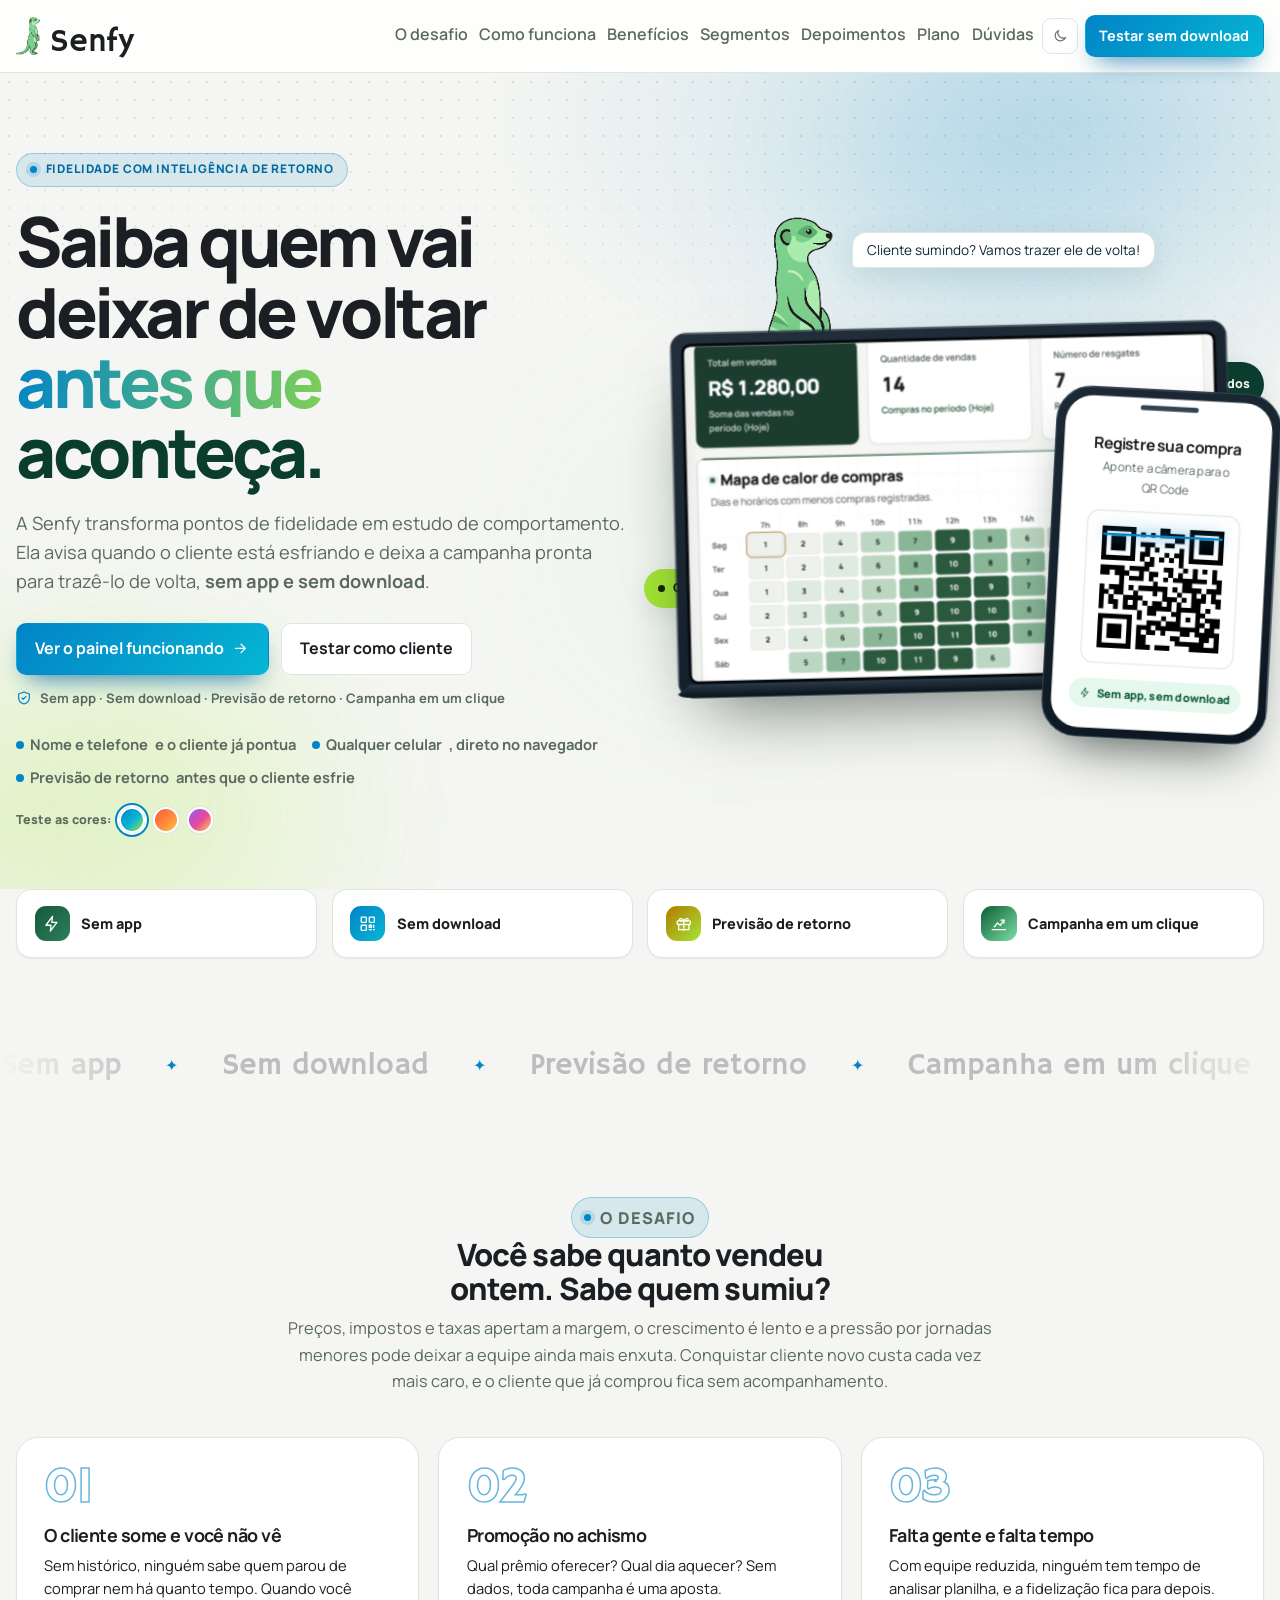
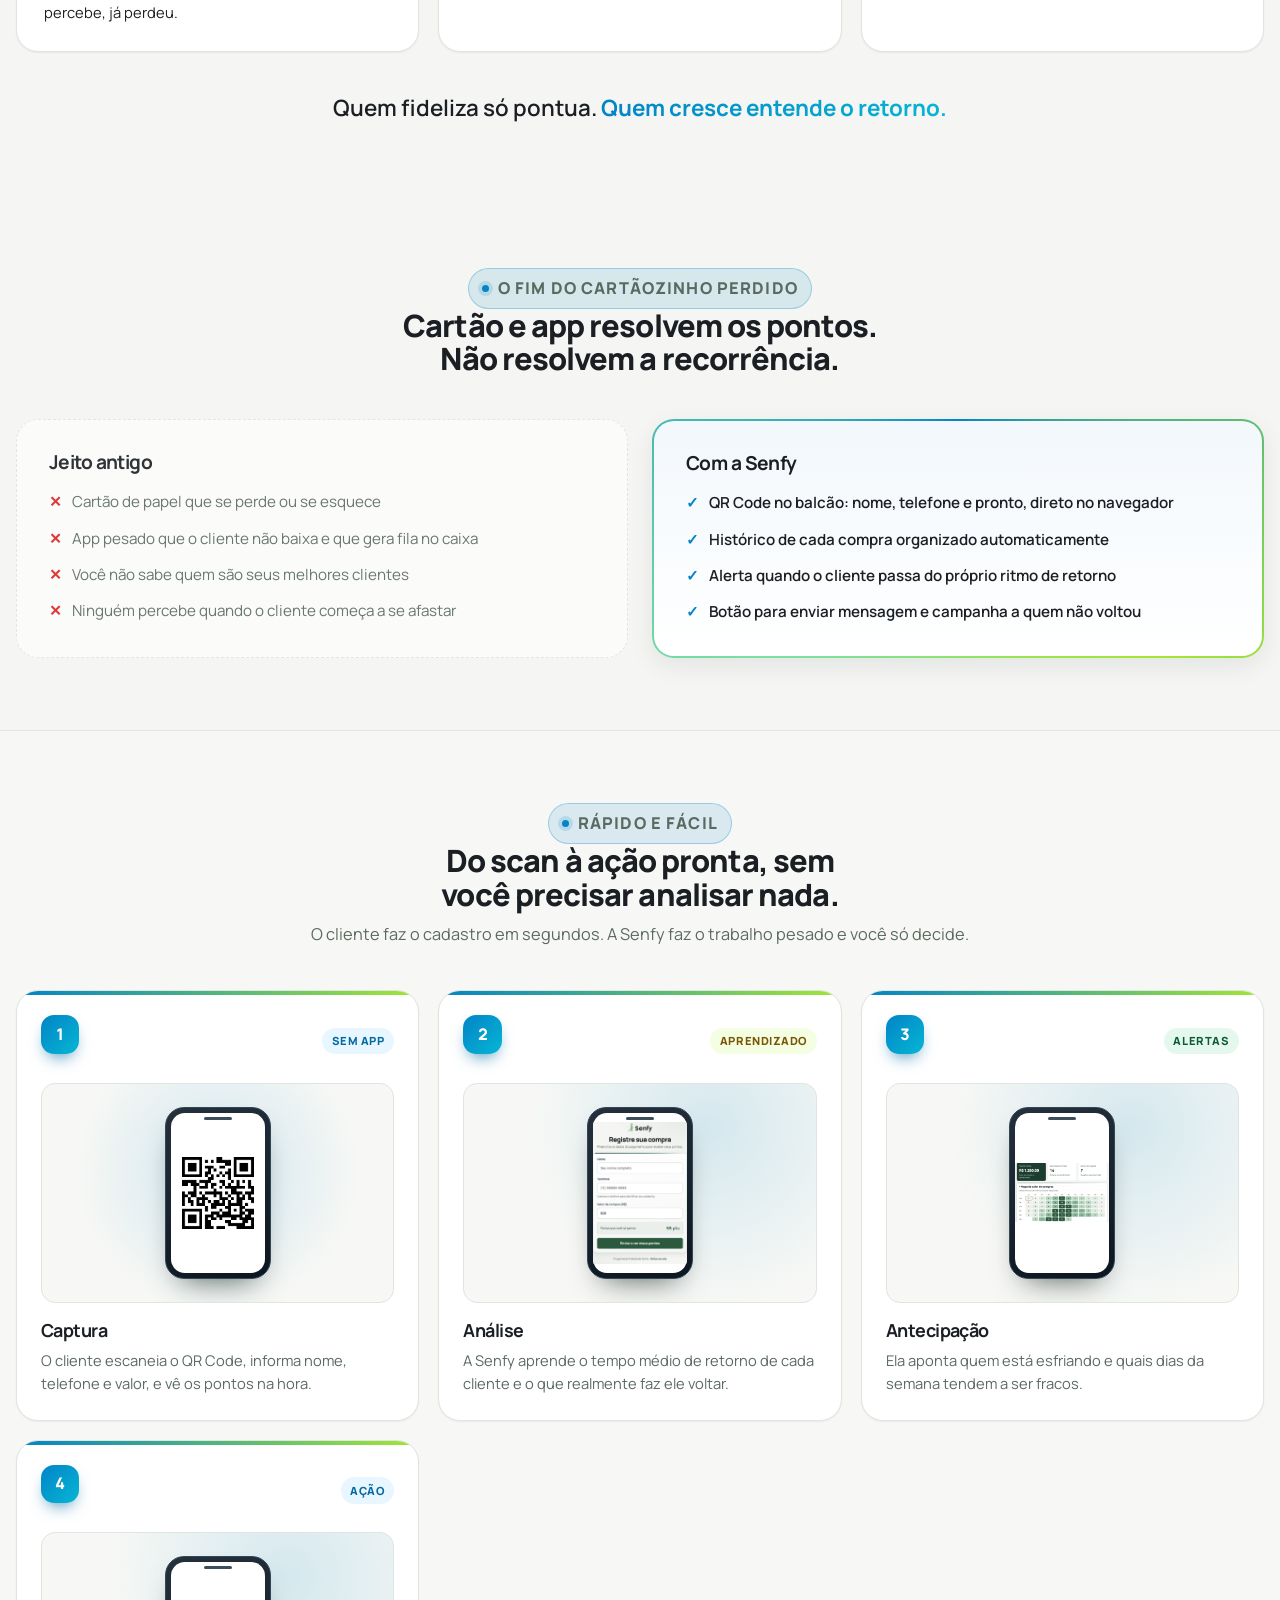
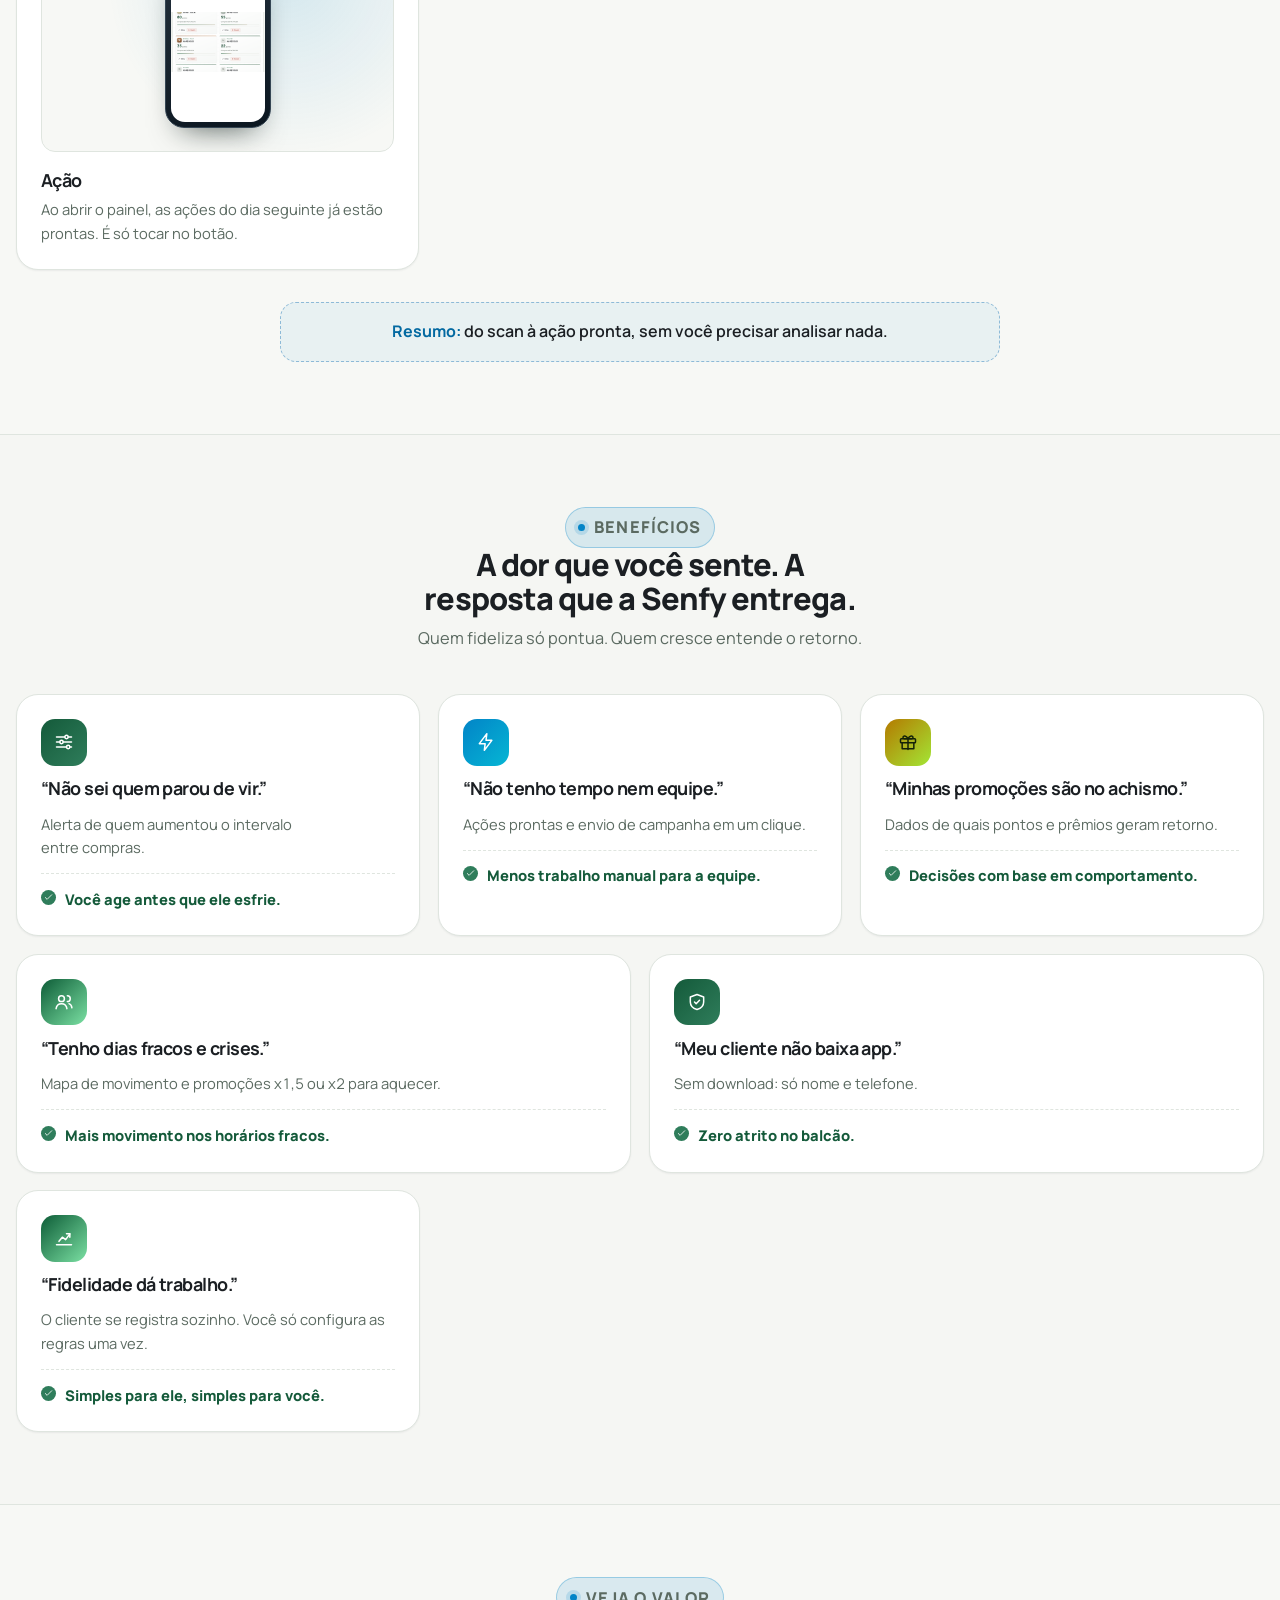
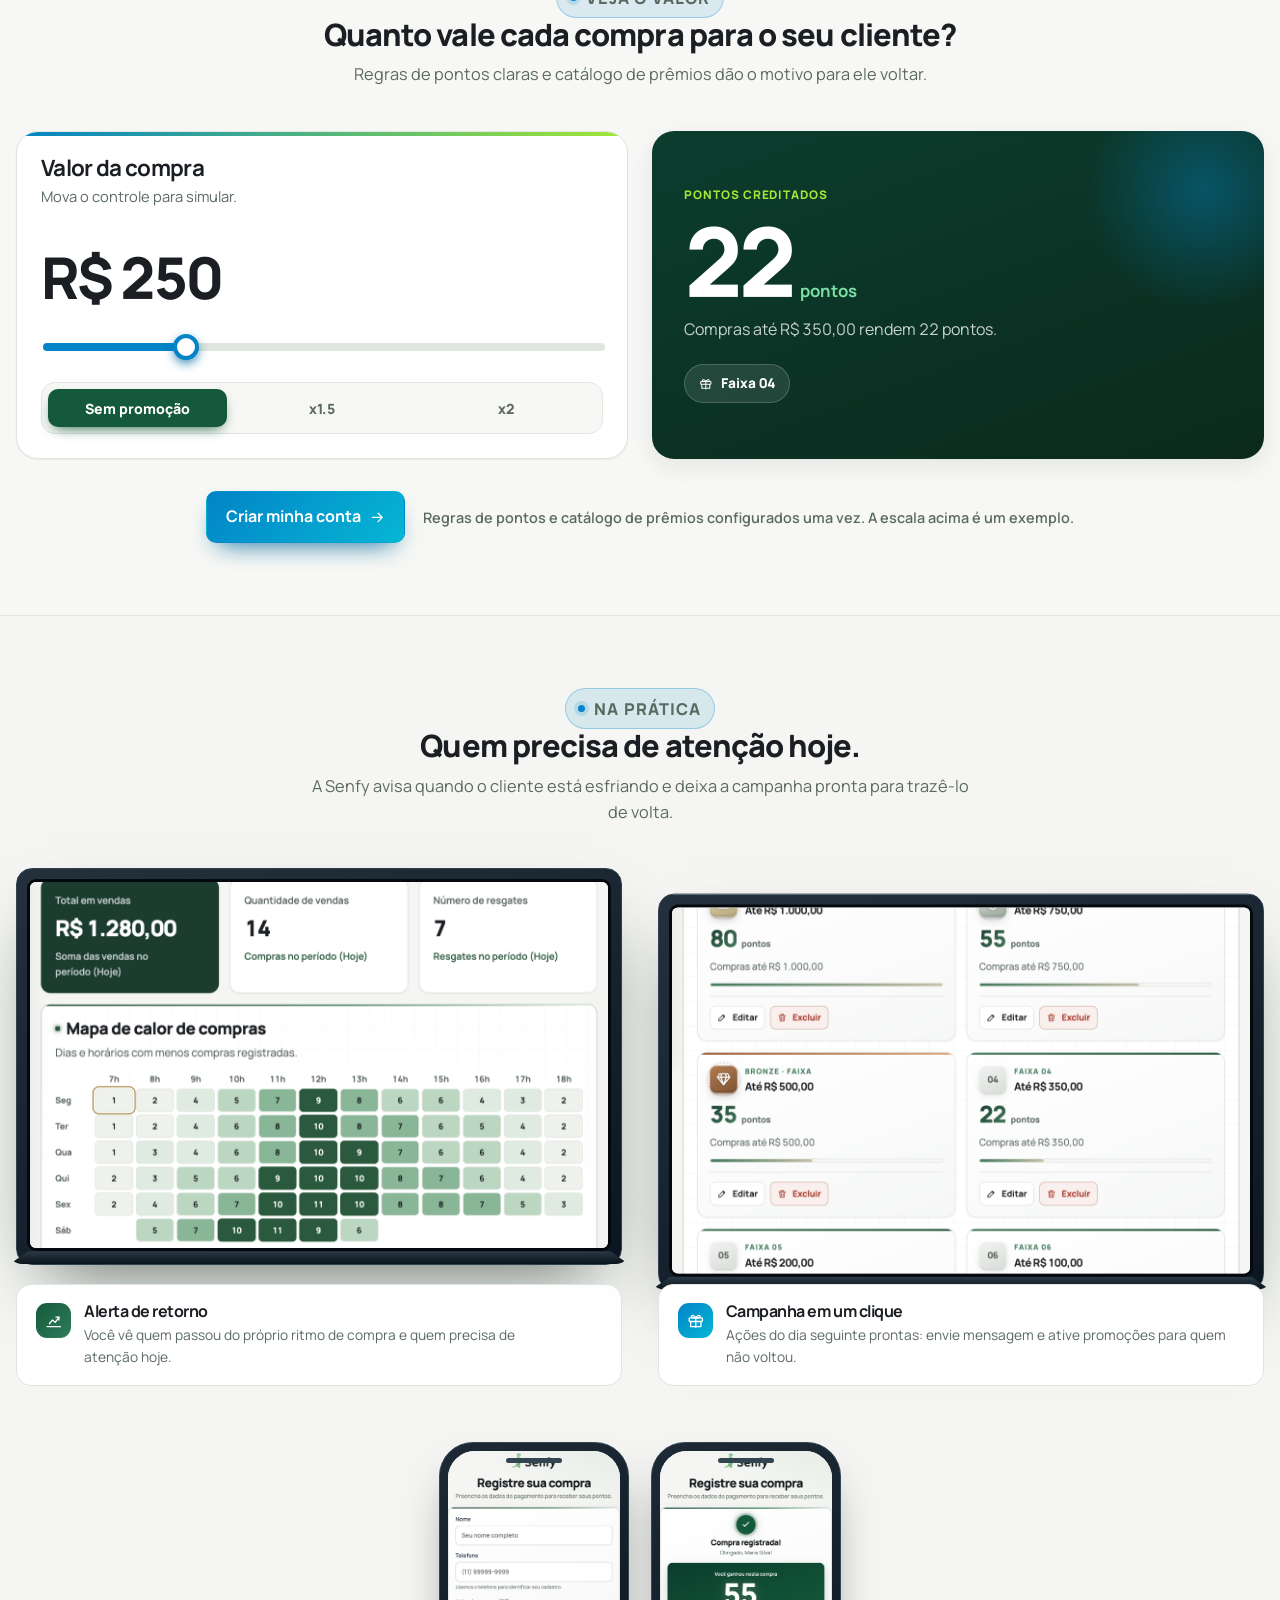
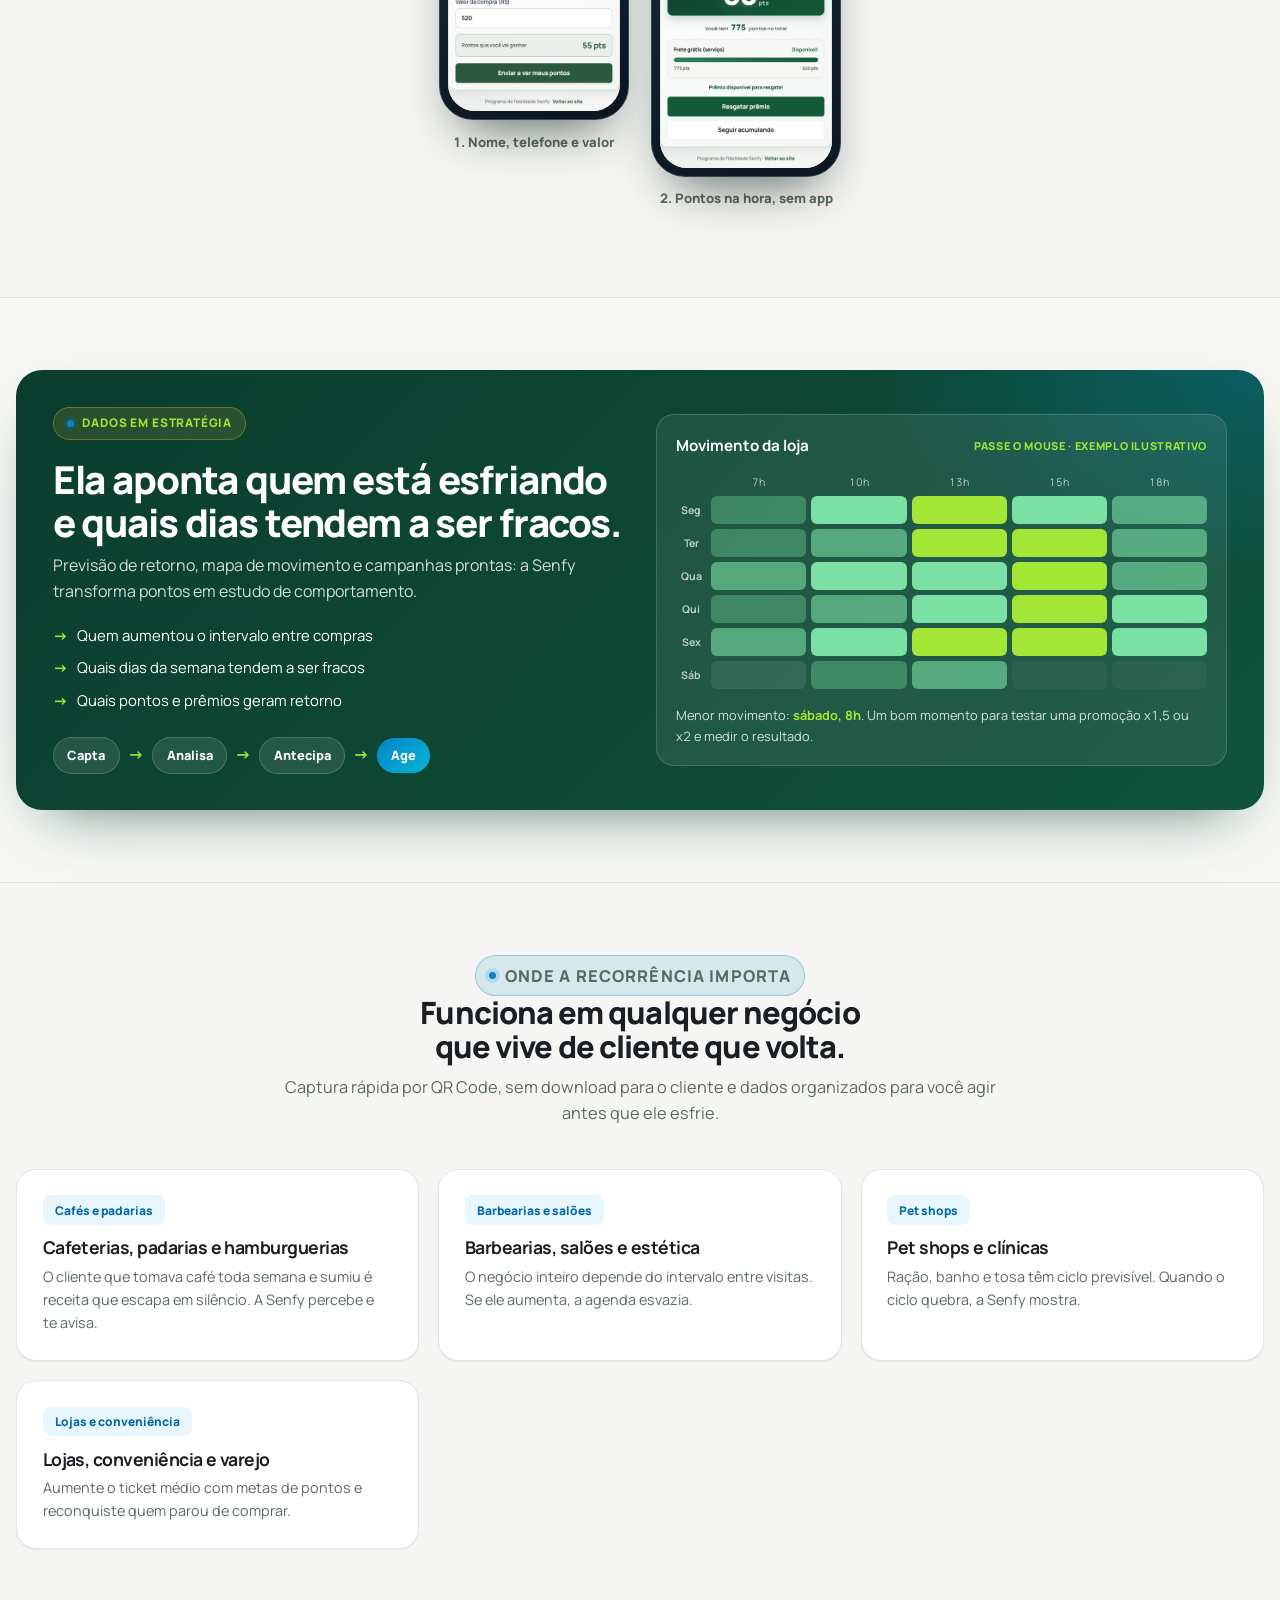
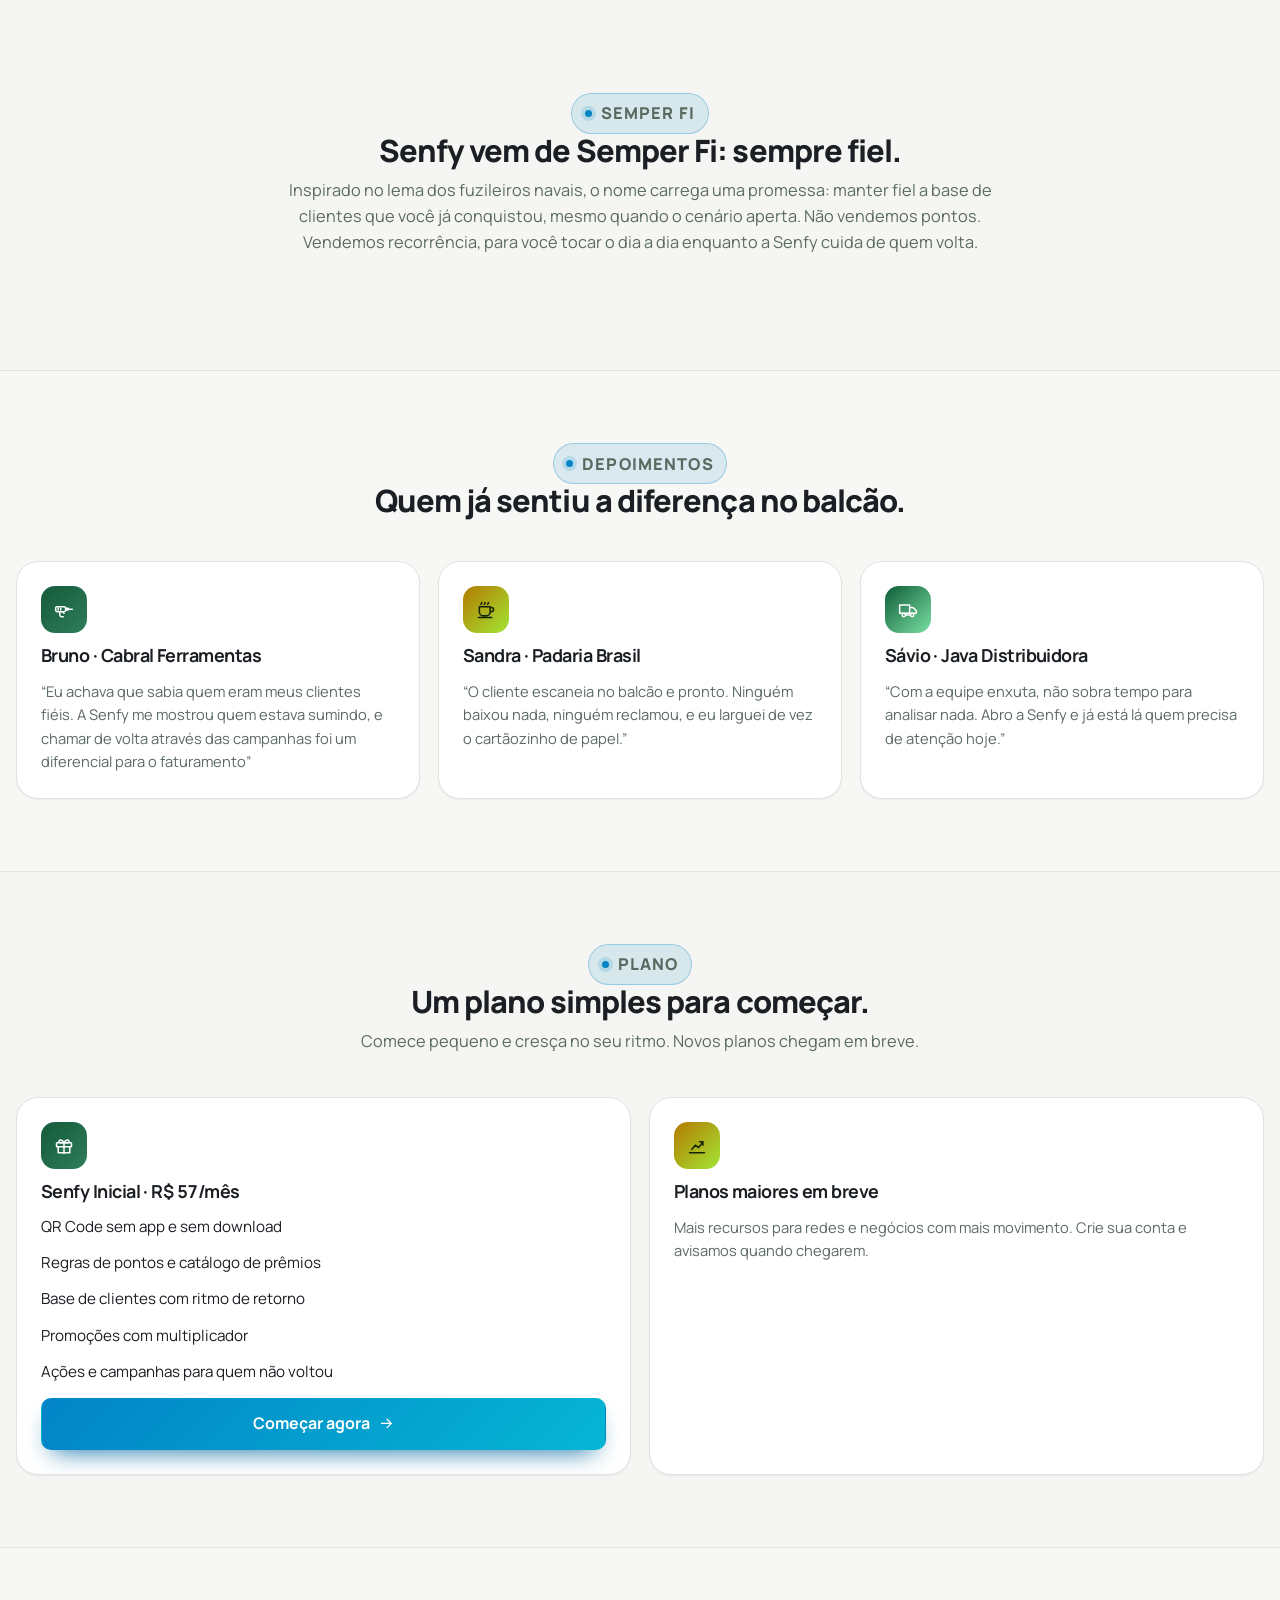
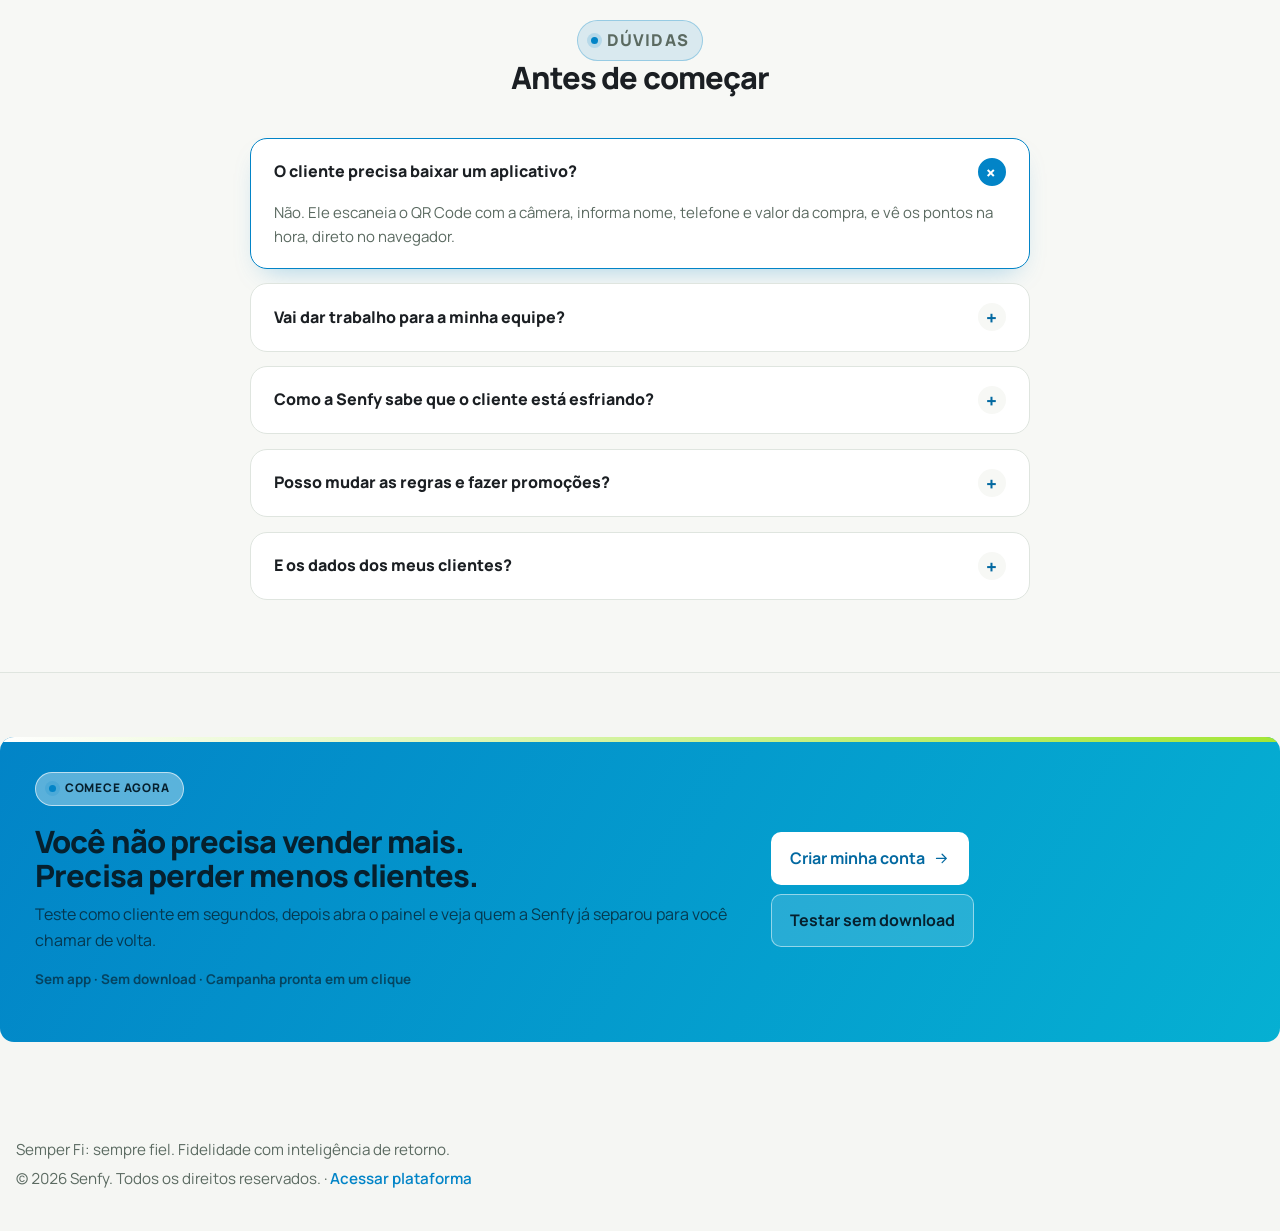
==== commit 16027360: "Ajusta depoimento e ícones das empresas na landing - Atualiza o relato da Cabral Ferramentas\n- Adic" ====
--- a/index.html
+++ b/index.html
@@ -893,6 +893,9 @@
     <symbol id="i-shield" viewBox="0 0 24 24"><path d="M12 3l8 3v6c0 4.5-3.2 7.6-8 9-4.8-1.4-8-4.5-8-9V6l8-3z"/><path d="M9 12l2 2 4-4"/></symbol>
     <symbol id="i-sliders" viewBox="0 0 24 24"><path d="M3 6h10M17 6h4M3 12h4M11 12h10M3 18h12M19 18h2"/><circle cx="15" cy="6" r="2"/><circle cx="9" cy="12" r="2"/><circle cx="17" cy="18" r="2"/></symbol>
     <symbol id="i-plus" viewBox="0 0 24 24"><path d="M12 5v14M5 12h14"/></symbol>
+    <symbol id="i-drill" viewBox="0 0 24 24"><rect x="2" y="8" width="12" height="6" rx="2"/><path d="M14 10h3v2h-3zM17 11h5M7 14v4a2 2 0 0 0 2 2h2M11 14l1 2M5 10v2M8 10v2"/></symbol>
+    <symbol id="i-coffee" viewBox="0 0 24 24"><path d="M4 8h13v6a5 5 0 0 1-5 5H9a5 5 0 0 1-5-5zM17 9h1.5a2.5 2.5 0 0 1 0 5H17M7 3c0 1-1 1.5-1 2.5M11 3c0 1-1 1.5-1 2.5M15 3c0 1-1 1.5-1 2.5M3 21h16"/></symbol>
+    <symbol id="i-truck" viewBox="0 0 24 24"><path d="M2 6h12v10H2zM14 9h4l4 4v3h-8zM9 18h6M14 9v7"/><circle cx="7" cy="18" r="2"/><circle cx="17" cy="18" r="2"/></symbol>
   </defs></svg>
 
   <header class="site-header" id="site-header">
@@ -1316,17 +1319,17 @@
         </div>
         <div class="nf-bento">
           <article class="step-card nf-feature spotlight-card reveal">
-            <span class="nf-ib"><svg class="ico"><use href="#i-users"/></svg></span>
+            <span class="nf-ib"><svg class="ico"><use href="#i-drill"/></svg></span>
             <h3>Bruno · Cabral Ferramentas</h3>
-            <p>“Eu achava que sabia quem eram meus clientes fiéis. A Senfy me mostrou quem estava sumindo, e chamar de volta foi um toque no botão.”</p>
+            <p>“Eu achava que sabia quem eram meus clientes fiéis. A Senfy me mostrou quem estava sumindo, e chamar de volta através das campanhas foi um diferencial para o faturamento”</p>
           </article>
           <article class="step-card nf-feature spotlight-card reveal" style="--delay:.06s">
-            <span class="nf-ib y"><svg class="ico"><use href="#i-qr"/></svg></span>
+            <span class="nf-ib y"><svg class="ico"><use href="#i-coffee"/></svg></span>
             <h3>Sandra · Padaria Brasil</h3>
             <p>“O cliente escaneia no balcão e pronto. Ninguém baixou nada, ninguém reclamou, e eu larguei de vez o cartãozinho de papel.”</p>
           </article>
           <article class="step-card nf-feature spotlight-card reveal" style="--delay:.12s">
-            <span class="nf-ib m"><svg class="ico"><use href="#i-bolt"/></svg></span>
+            <span class="nf-ib m"><svg class="ico"><use href="#i-truck"/></svg></span>
             <h3>Sávio · Java Distribuidora</h3>
             <p>“Com a equipe enxuta, não sobra tempo para analisar nada. Abro a Senfy e já está lá quem precisa de atenção hoje.”</p>
           </article>
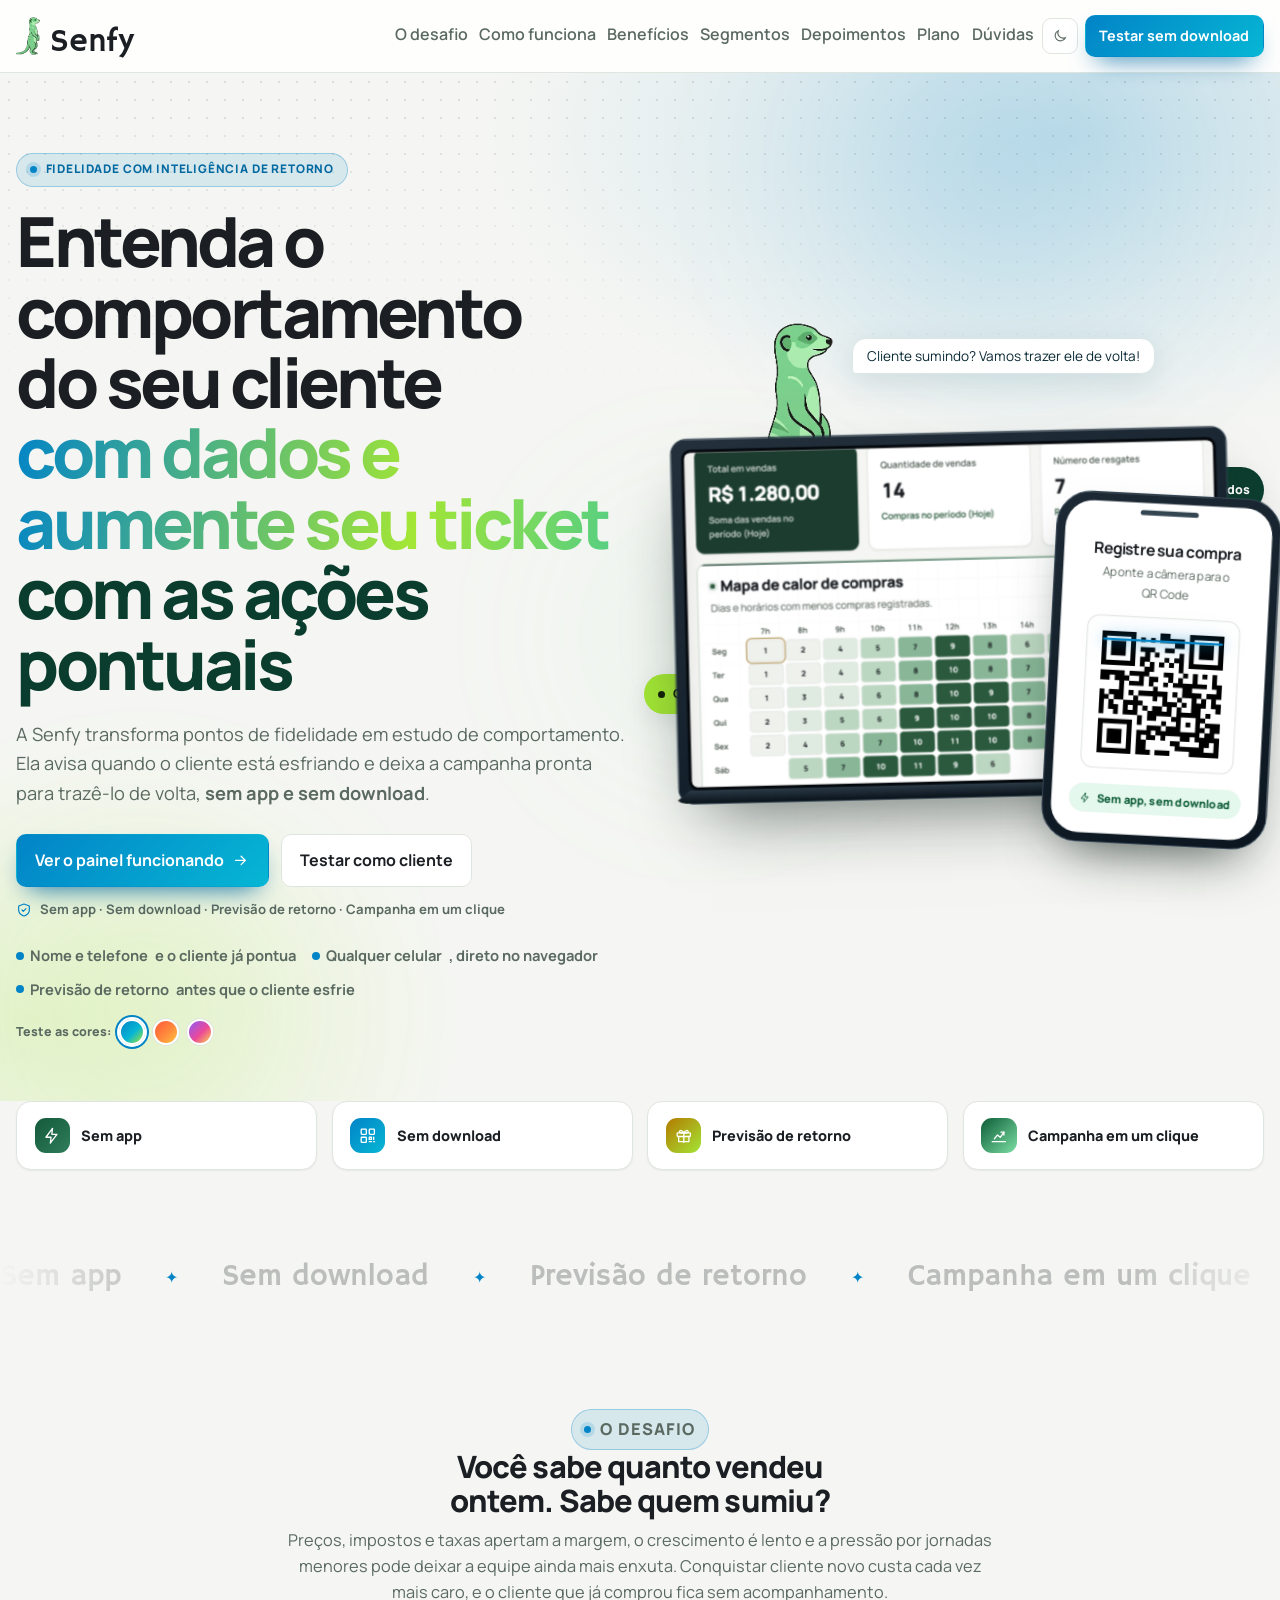
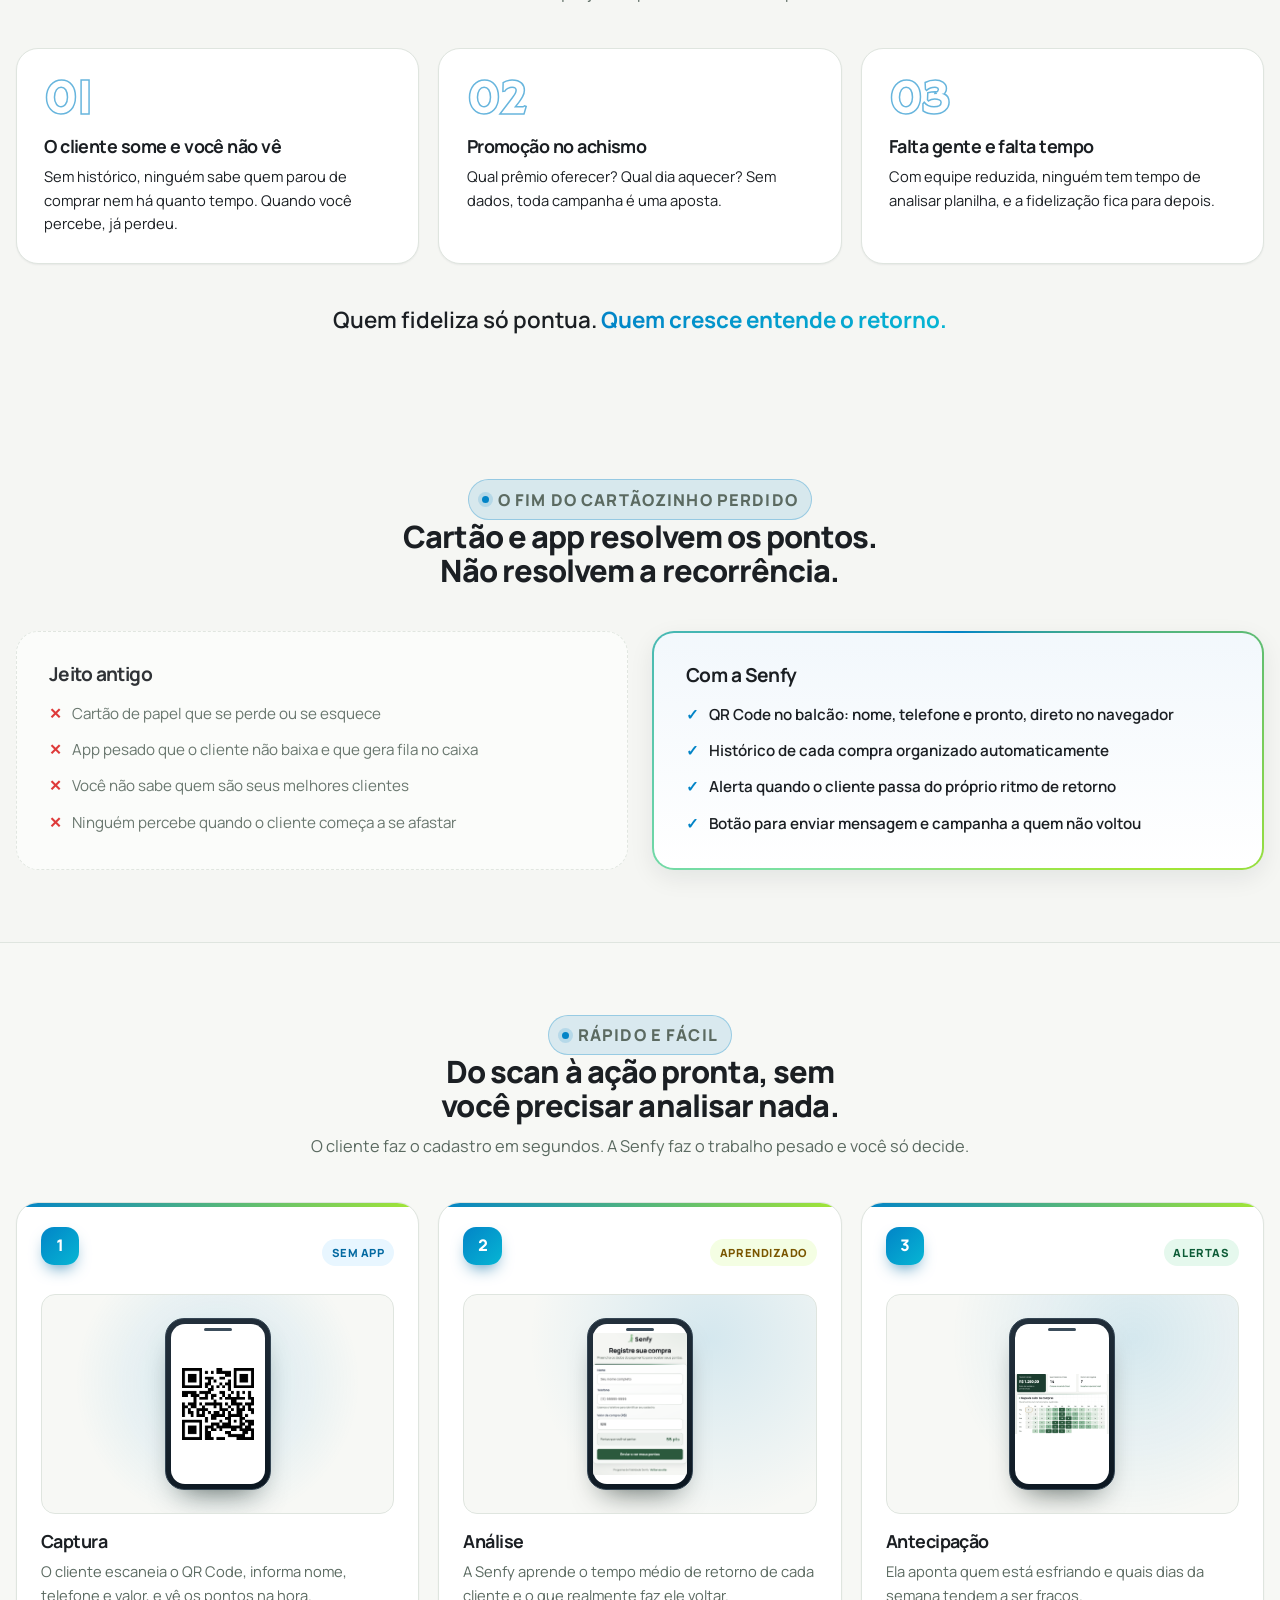
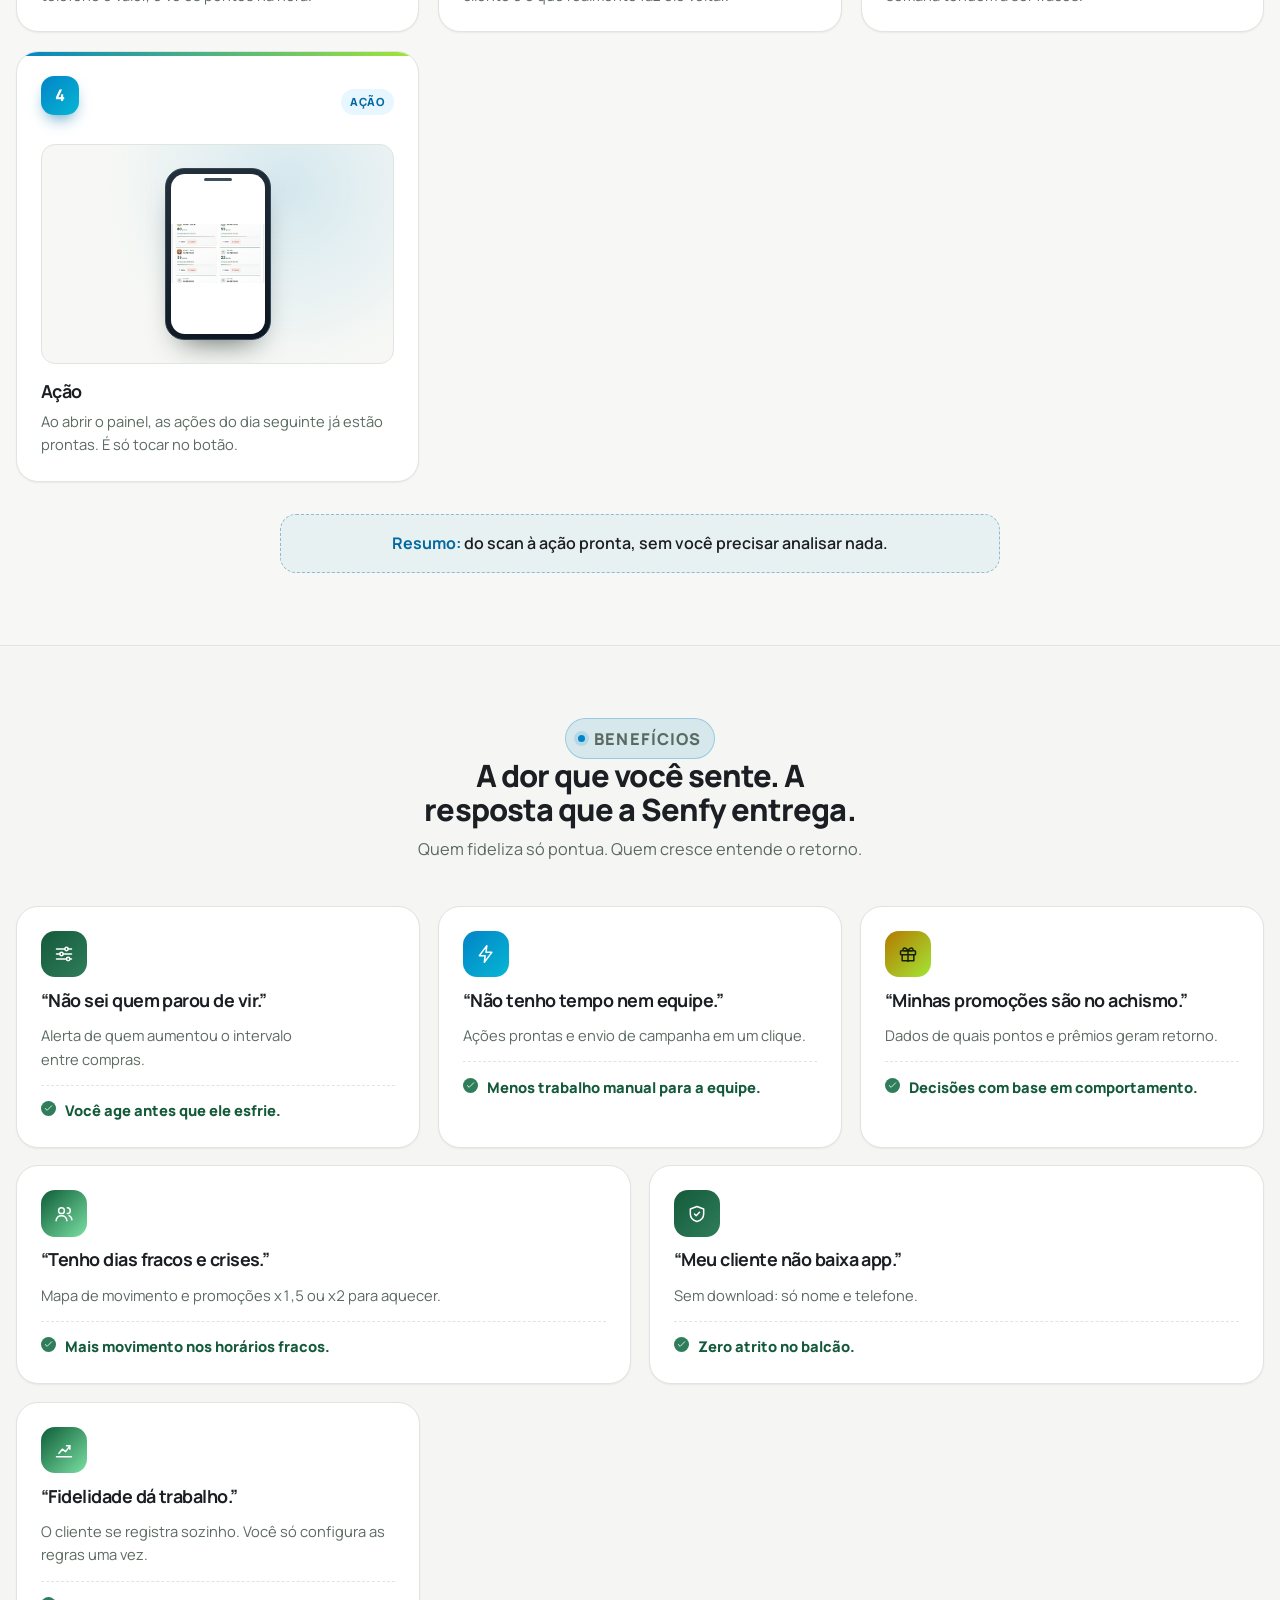
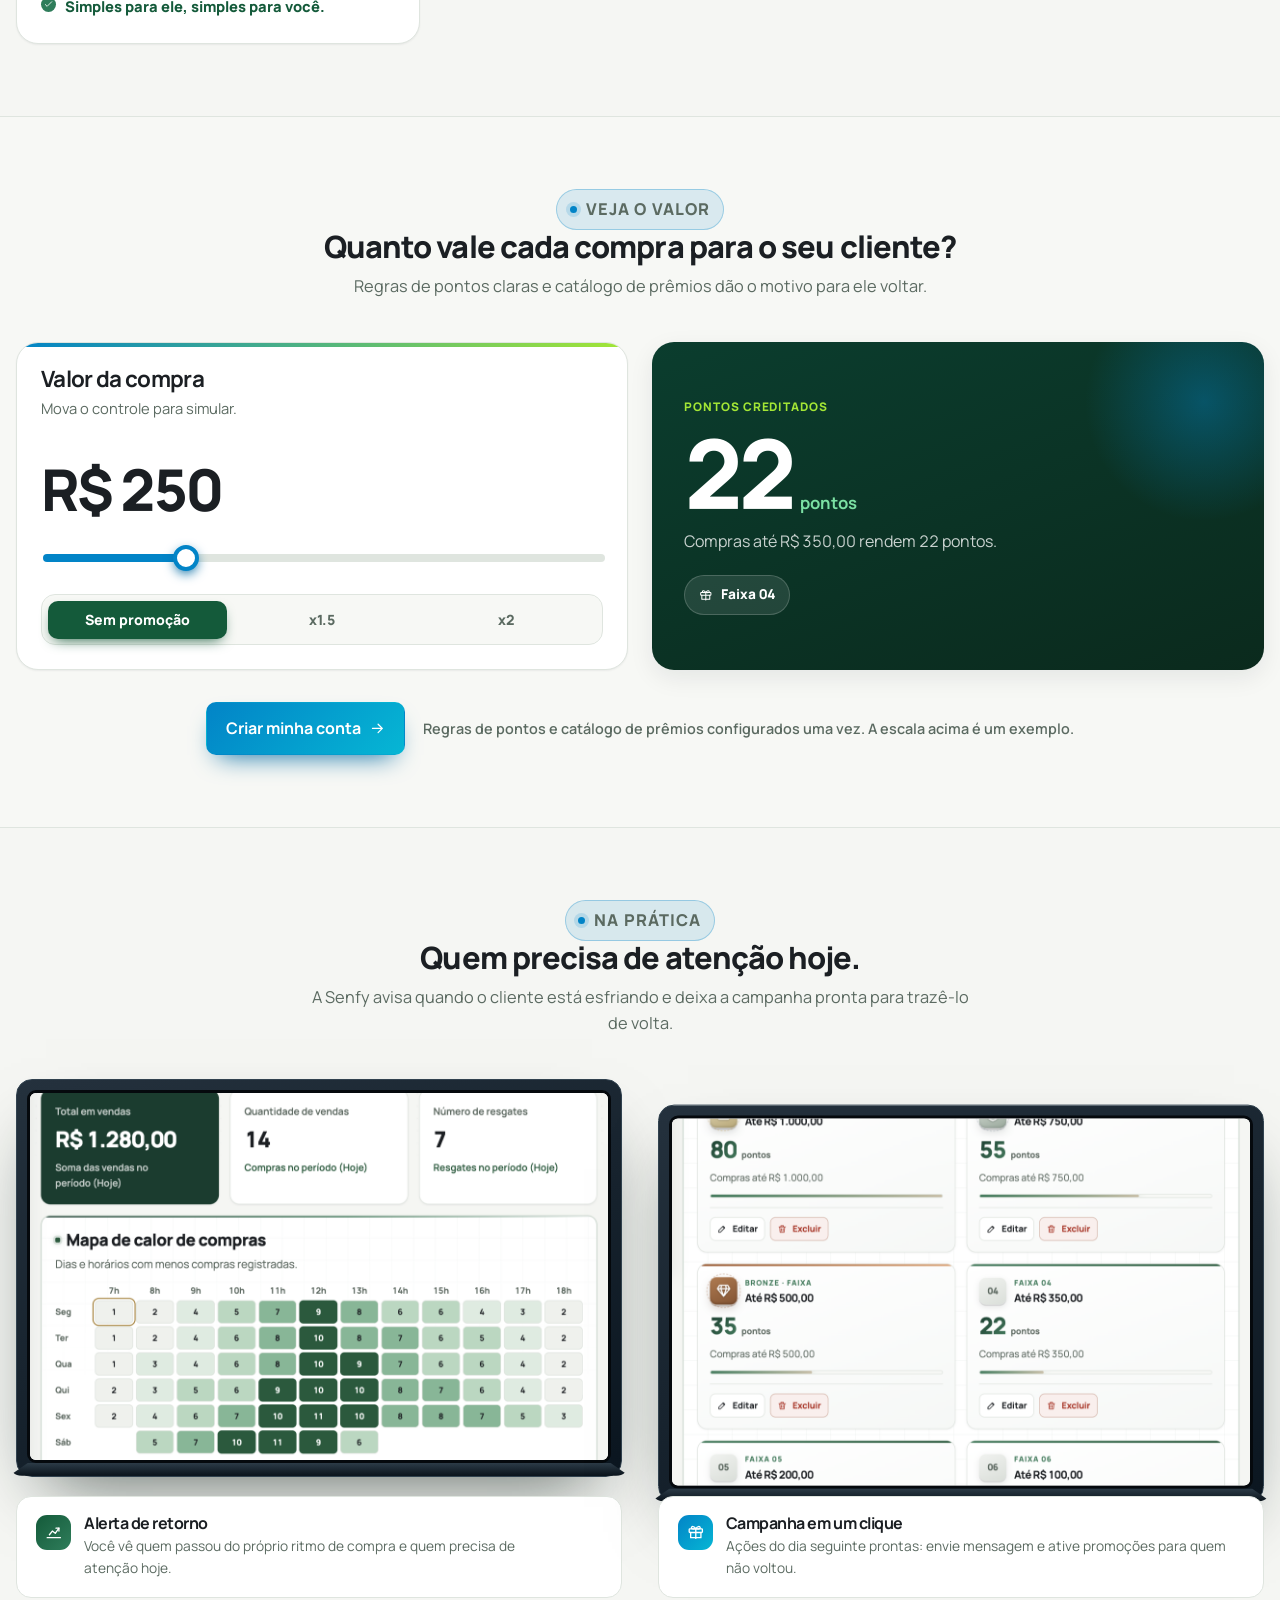
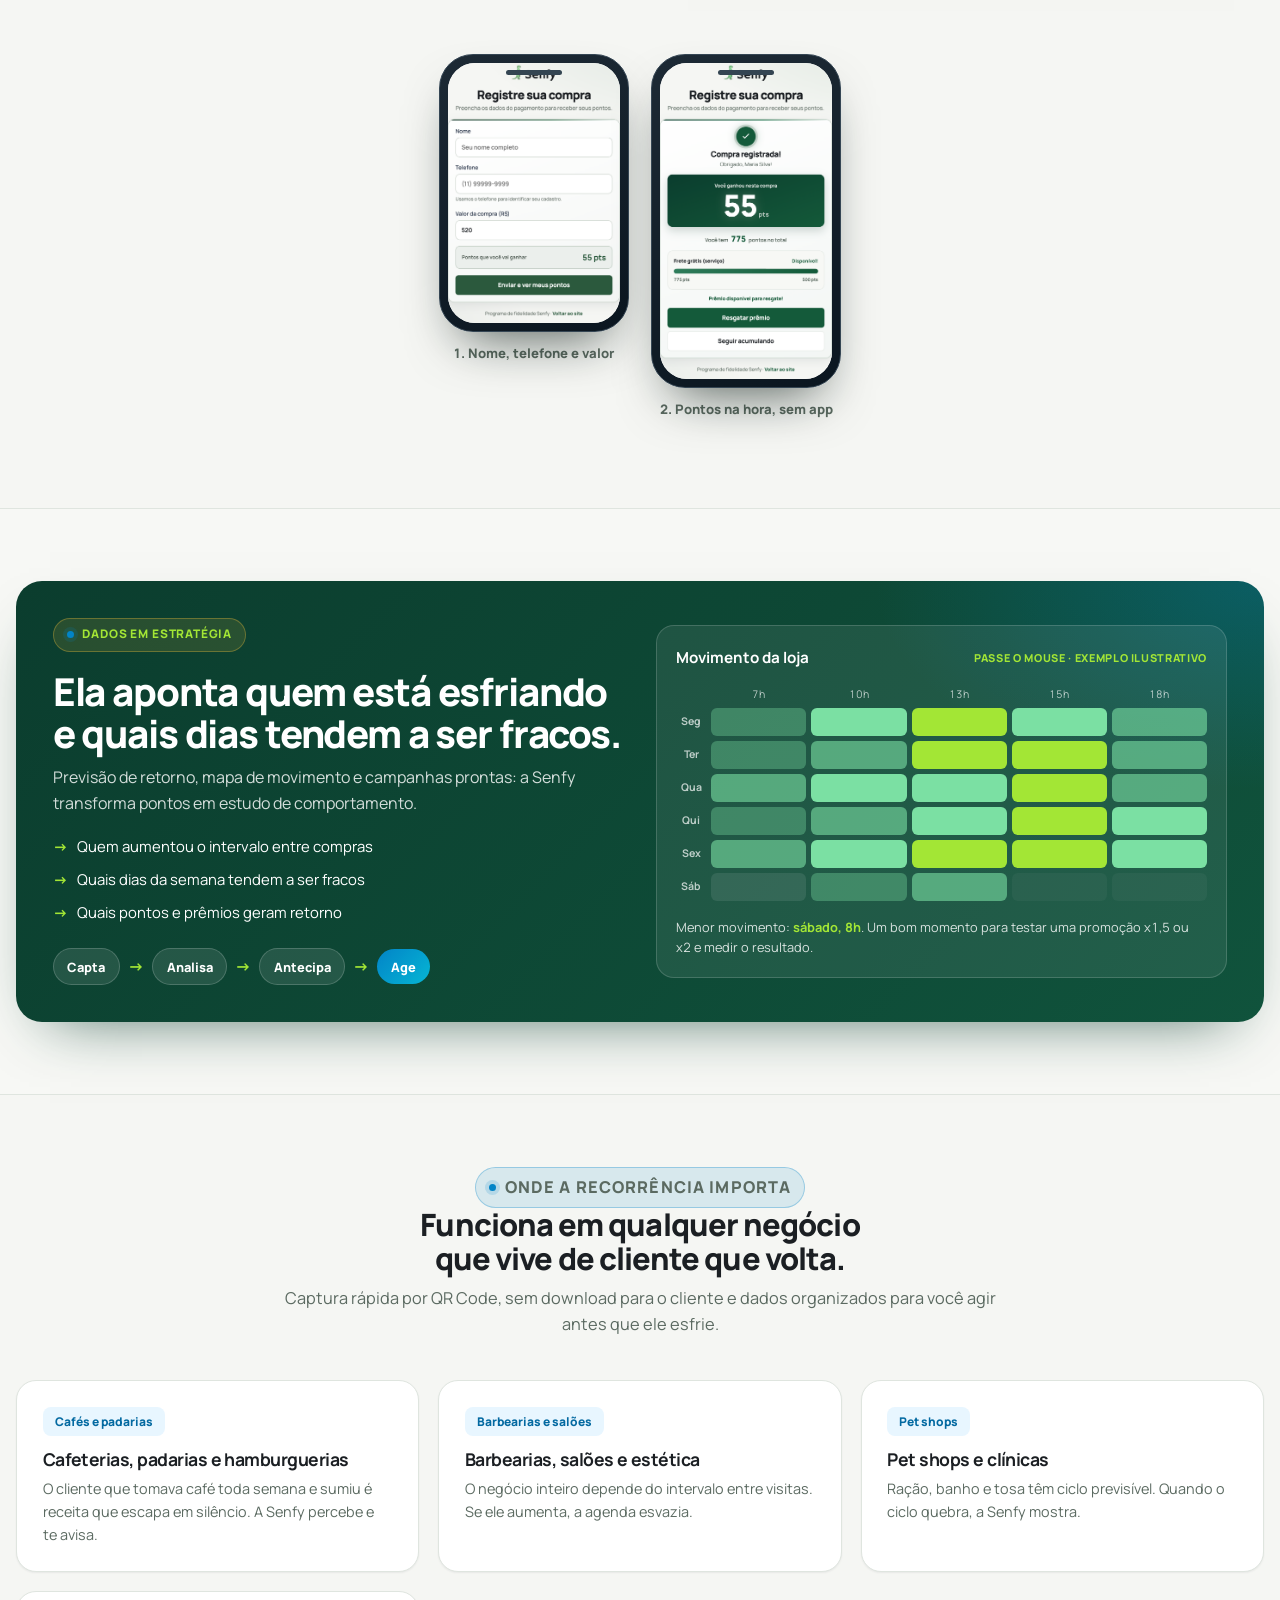
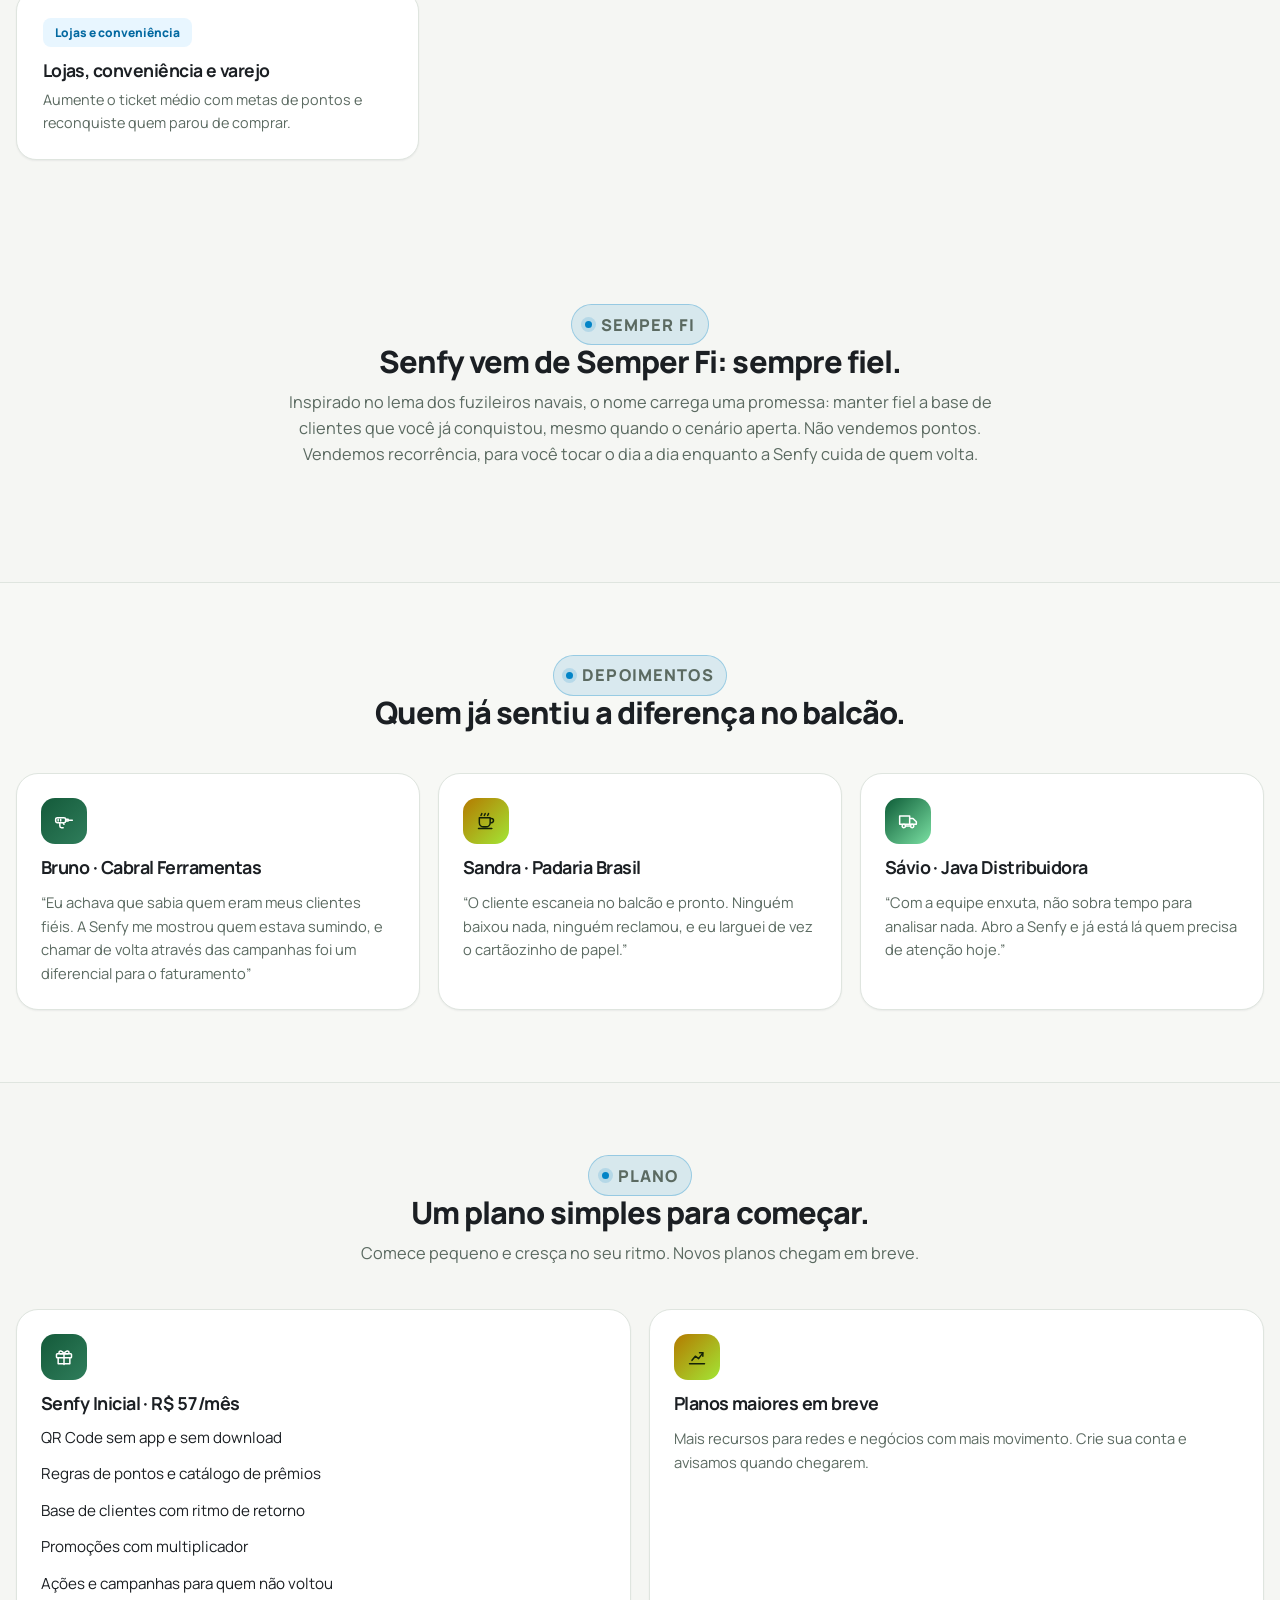
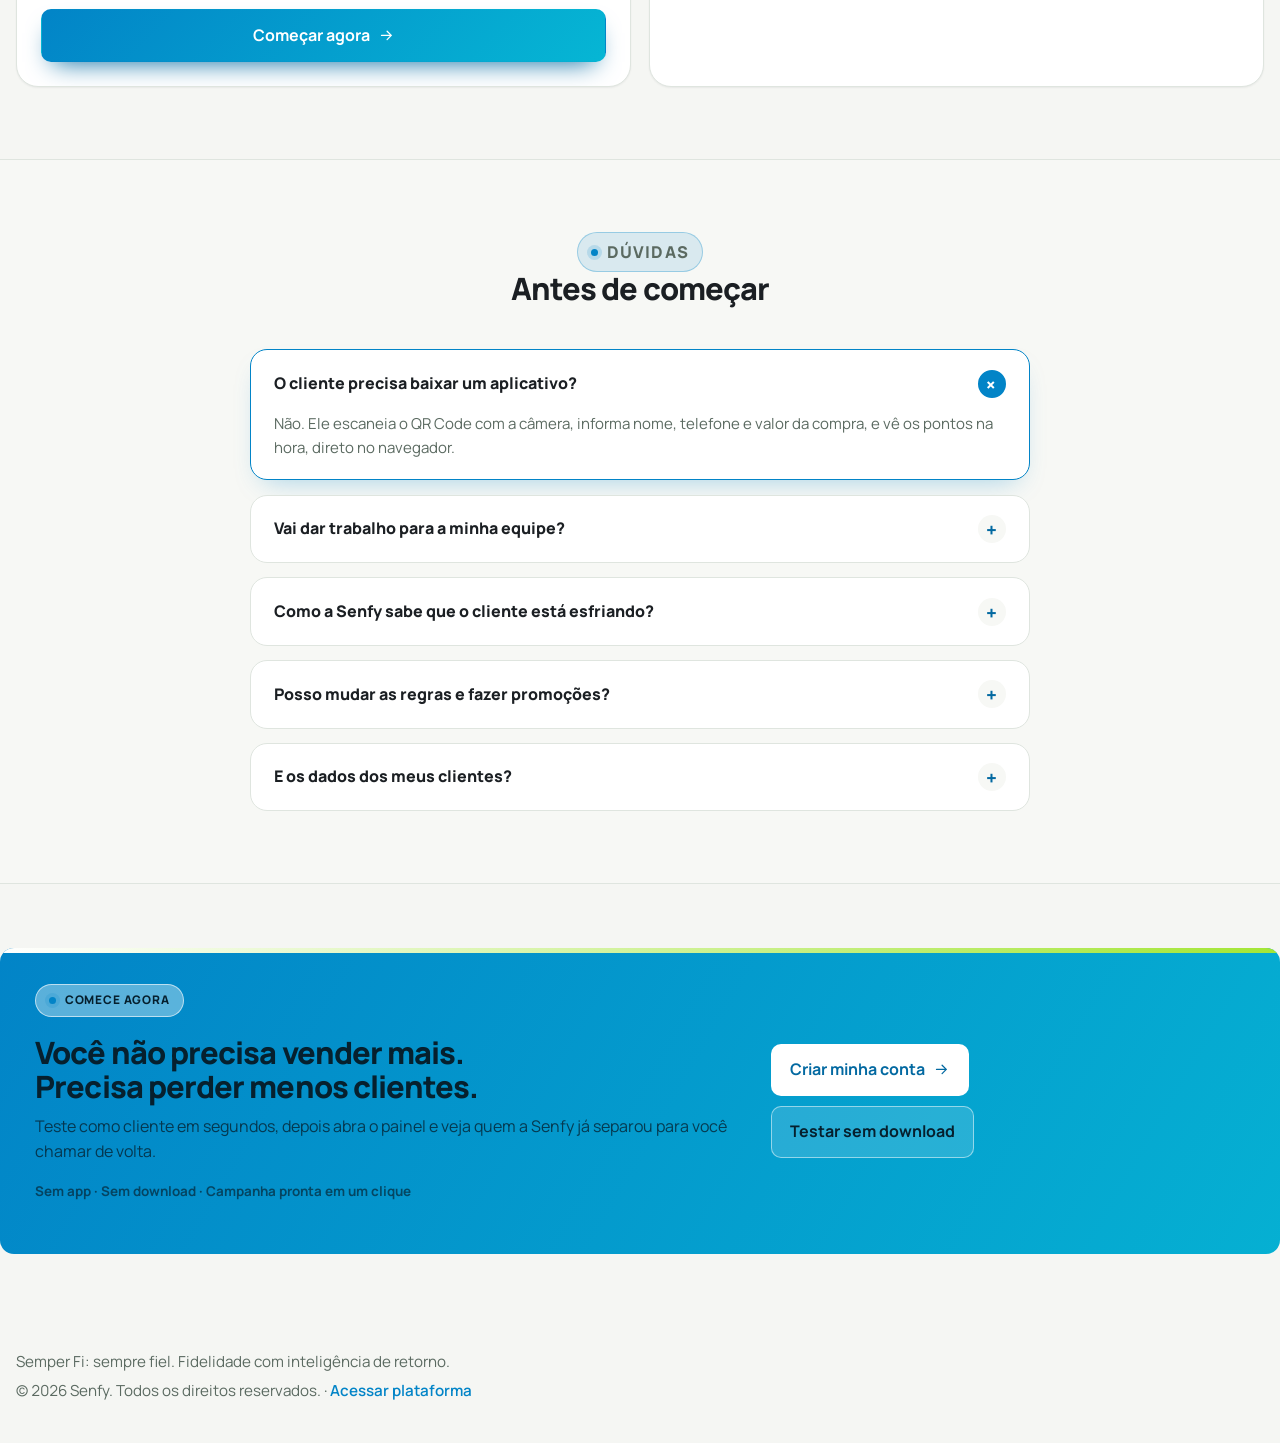
==== commit 77878fab: "Atualiza frase principal do hero da landing" ====
--- a/index.html
+++ b/index.html
@@ -513,6 +513,16 @@
     html[data-theme="dark"] .badge-scan { color: var(--sun-ink); }
     html[data-theme="dark"] .data-band { background: linear-gradient(135deg, #123524, #0B3D2E); }
     html[data-theme="dark"] .qr-screen { background: #fff; color: var(--ink); }
+    html[data-theme="dark"] .signal,
+    html[data-theme="dark"] .vs-card.new .vs-list li,
+    html[data-theme="dark"] .nf-bridge,
+    html[data-theme="dark"] .nf-result,
+    html[data-theme="dark"] .faq-item summary { color: var(--text); }
+    html[data-theme="dark"] .vs-card.new .vs-list li::before { color: var(--mint); }
+    html[data-theme="dark"] .nf-mq span { color: color-mix(in oklab, var(--text) 26%, transparent); }
+    html[data-theme="dark"] .nf-mq span:hover { color: var(--mint); }
+    html[data-theme="dark"] .niche-badge { color: var(--sun); background: #2A2312; }
+    html[data-theme="dark"] .faq-item:not([open]) summary::after { color: var(--sun); }
 
     /* Comparativo: antes x depois */
     .vs-grid { display: grid; grid-template-columns: repeat(2, 1fr); gap: 1.5rem; }
@@ -937,9 +947,9 @@
         <div class="hero-copy reveal">
           <p class="eyebrow">Fidelidade com inteligência de retorno</p>
           <h1>
-            <span>Saiba quem vai deixar de voltar</span>
-            <span class="hot">antes que</span>
-            <span class="deep">aconteça.</span>
+            <span>Entenda o comportamento do seu cliente</span>
+            <span class="hot">com dados e aumente seu ticket</span>
+            <span class="deep">com as ações pontuais</span>
           </h1>
           <p class="lead">A Senfy transforma pontos de fidelidade em estudo de comportamento. Ela avisa quando o cliente está esfriando e deixa a campanha pronta para trazê-lo de volta, <strong>sem app e sem download</strong>.</p>
           <div class="hero-actions">
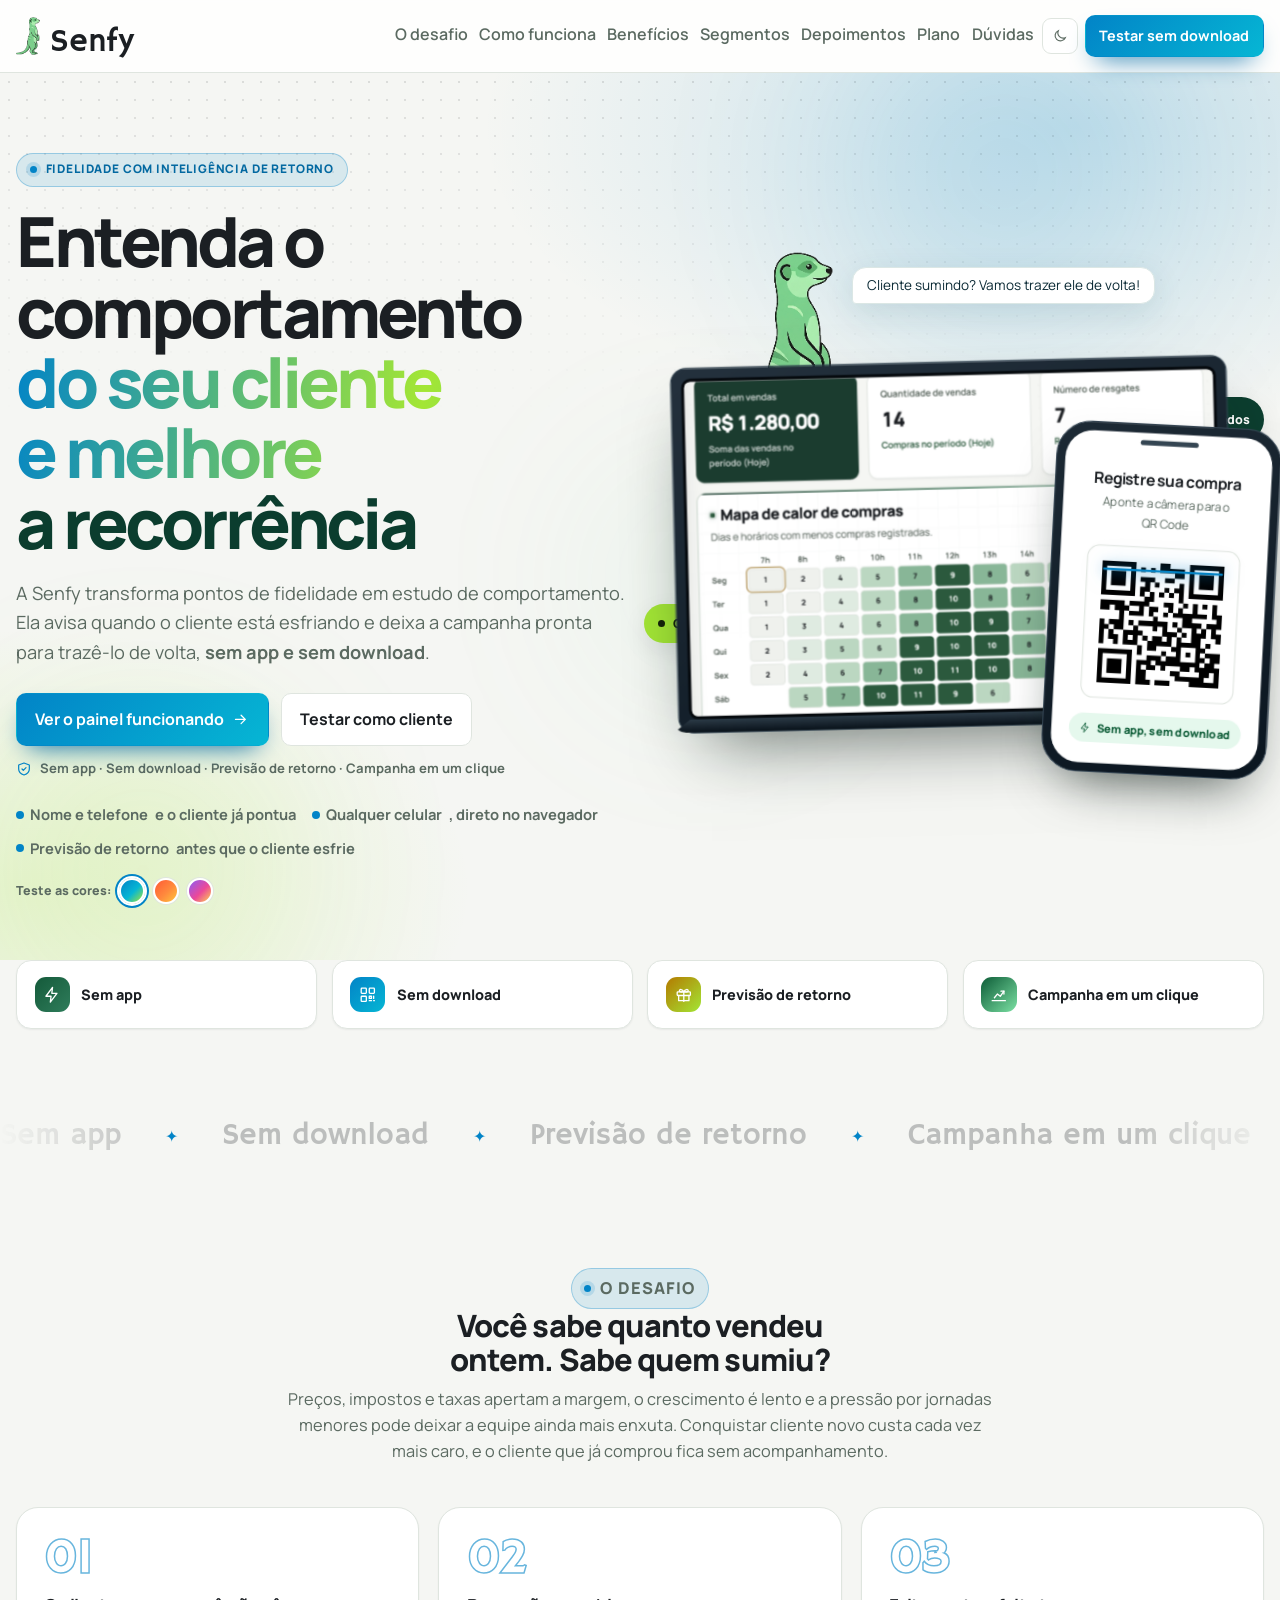
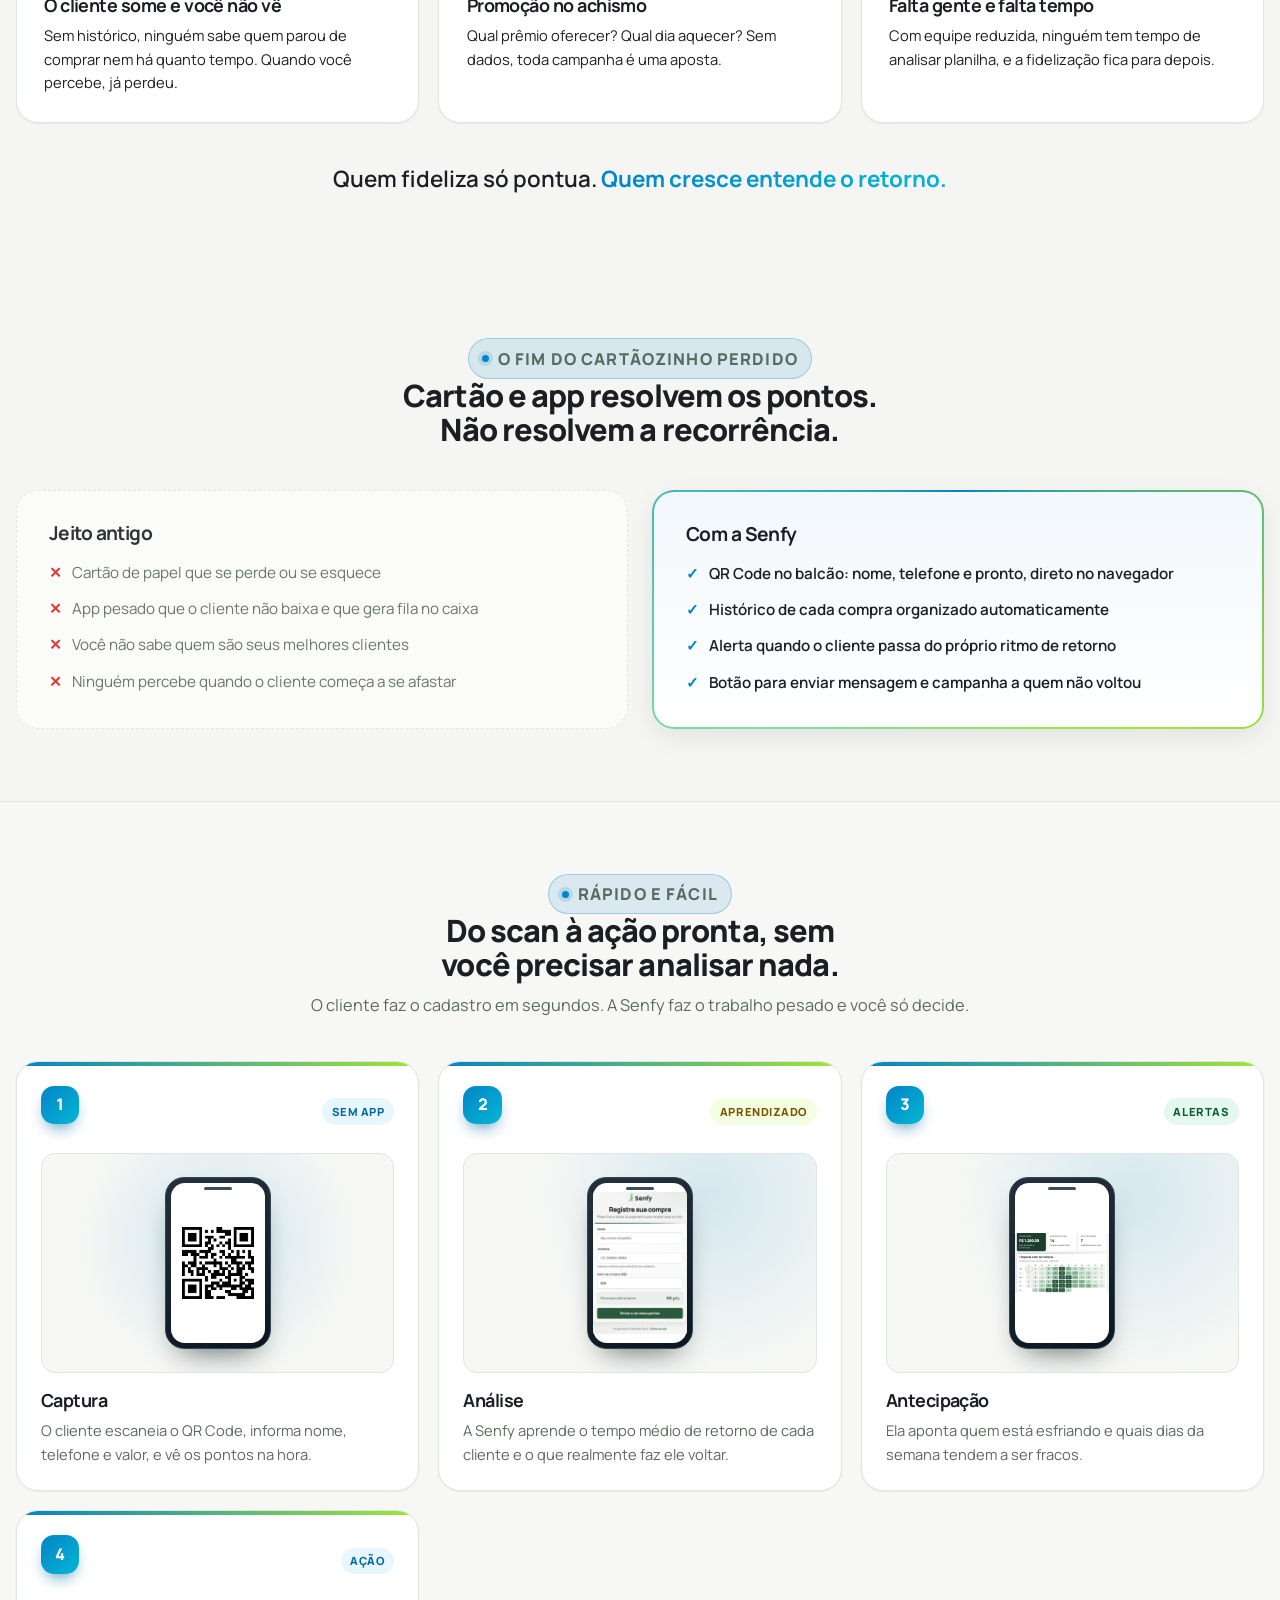
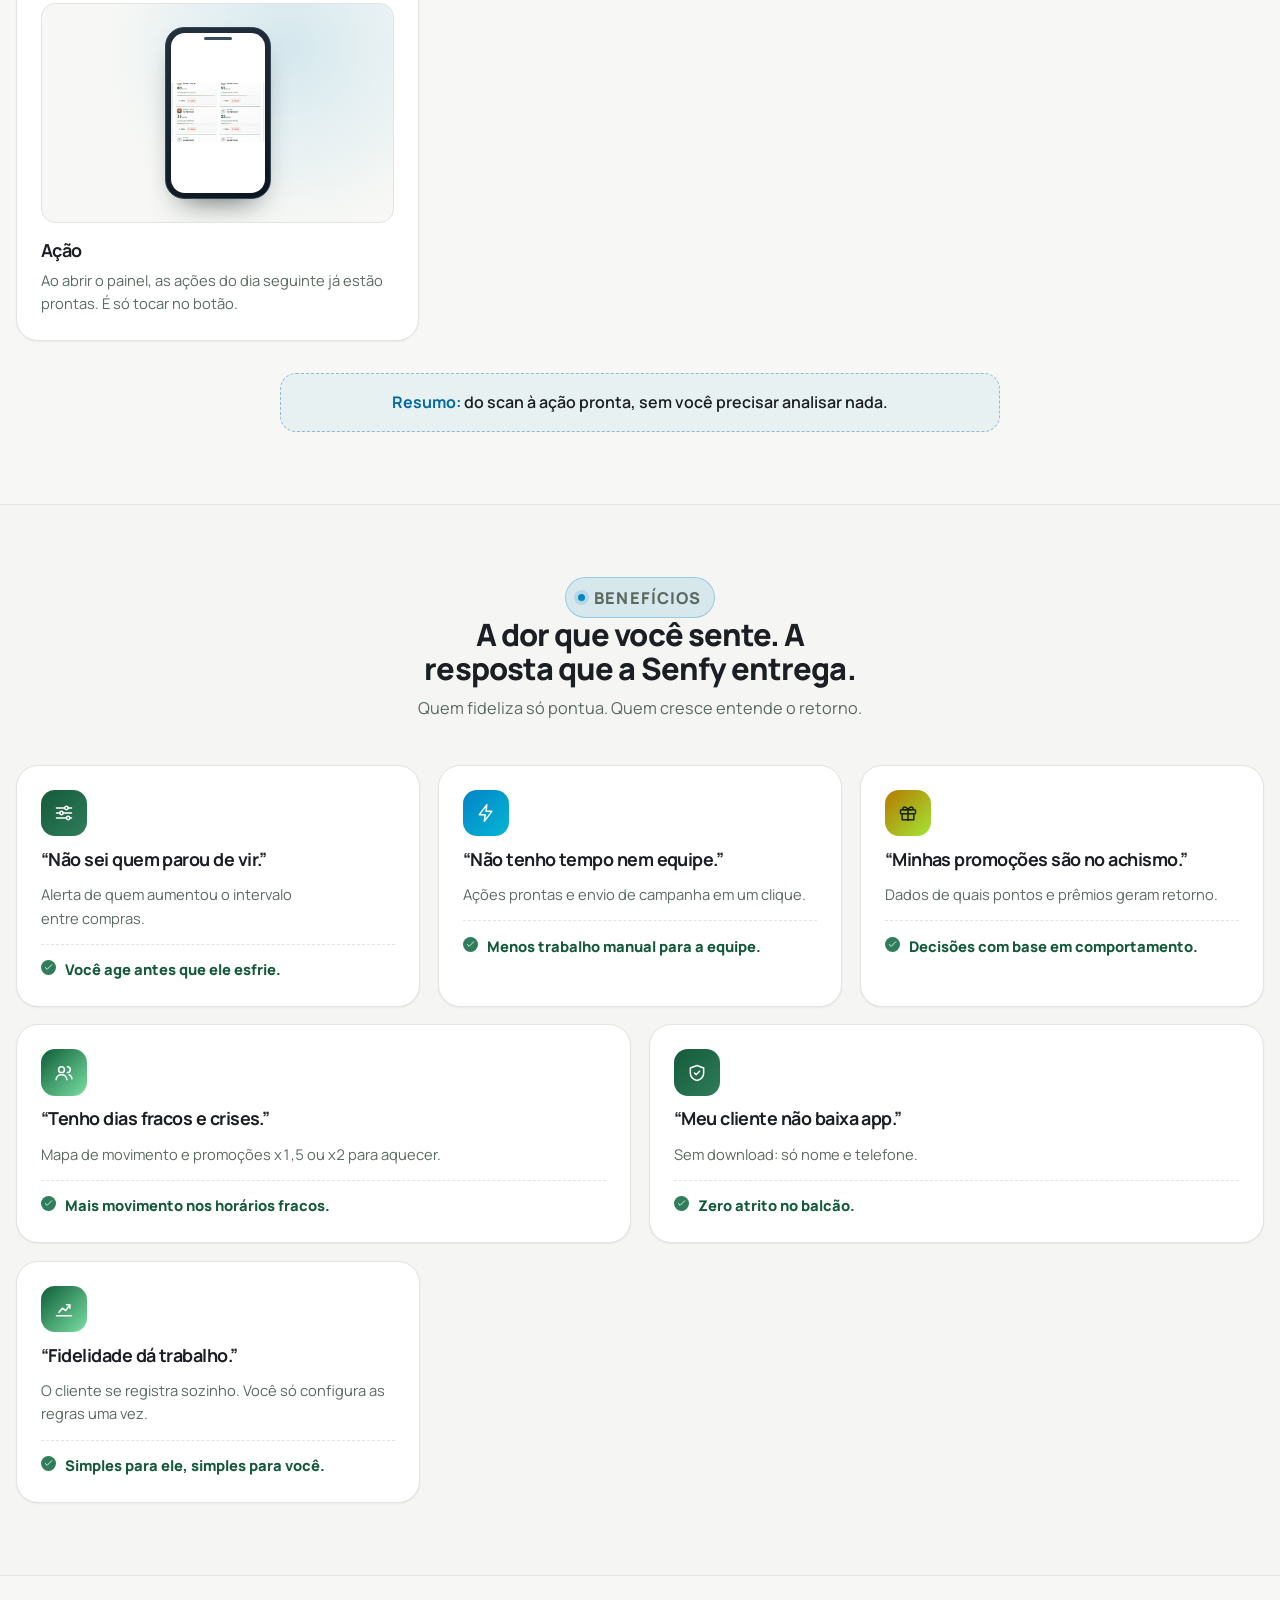
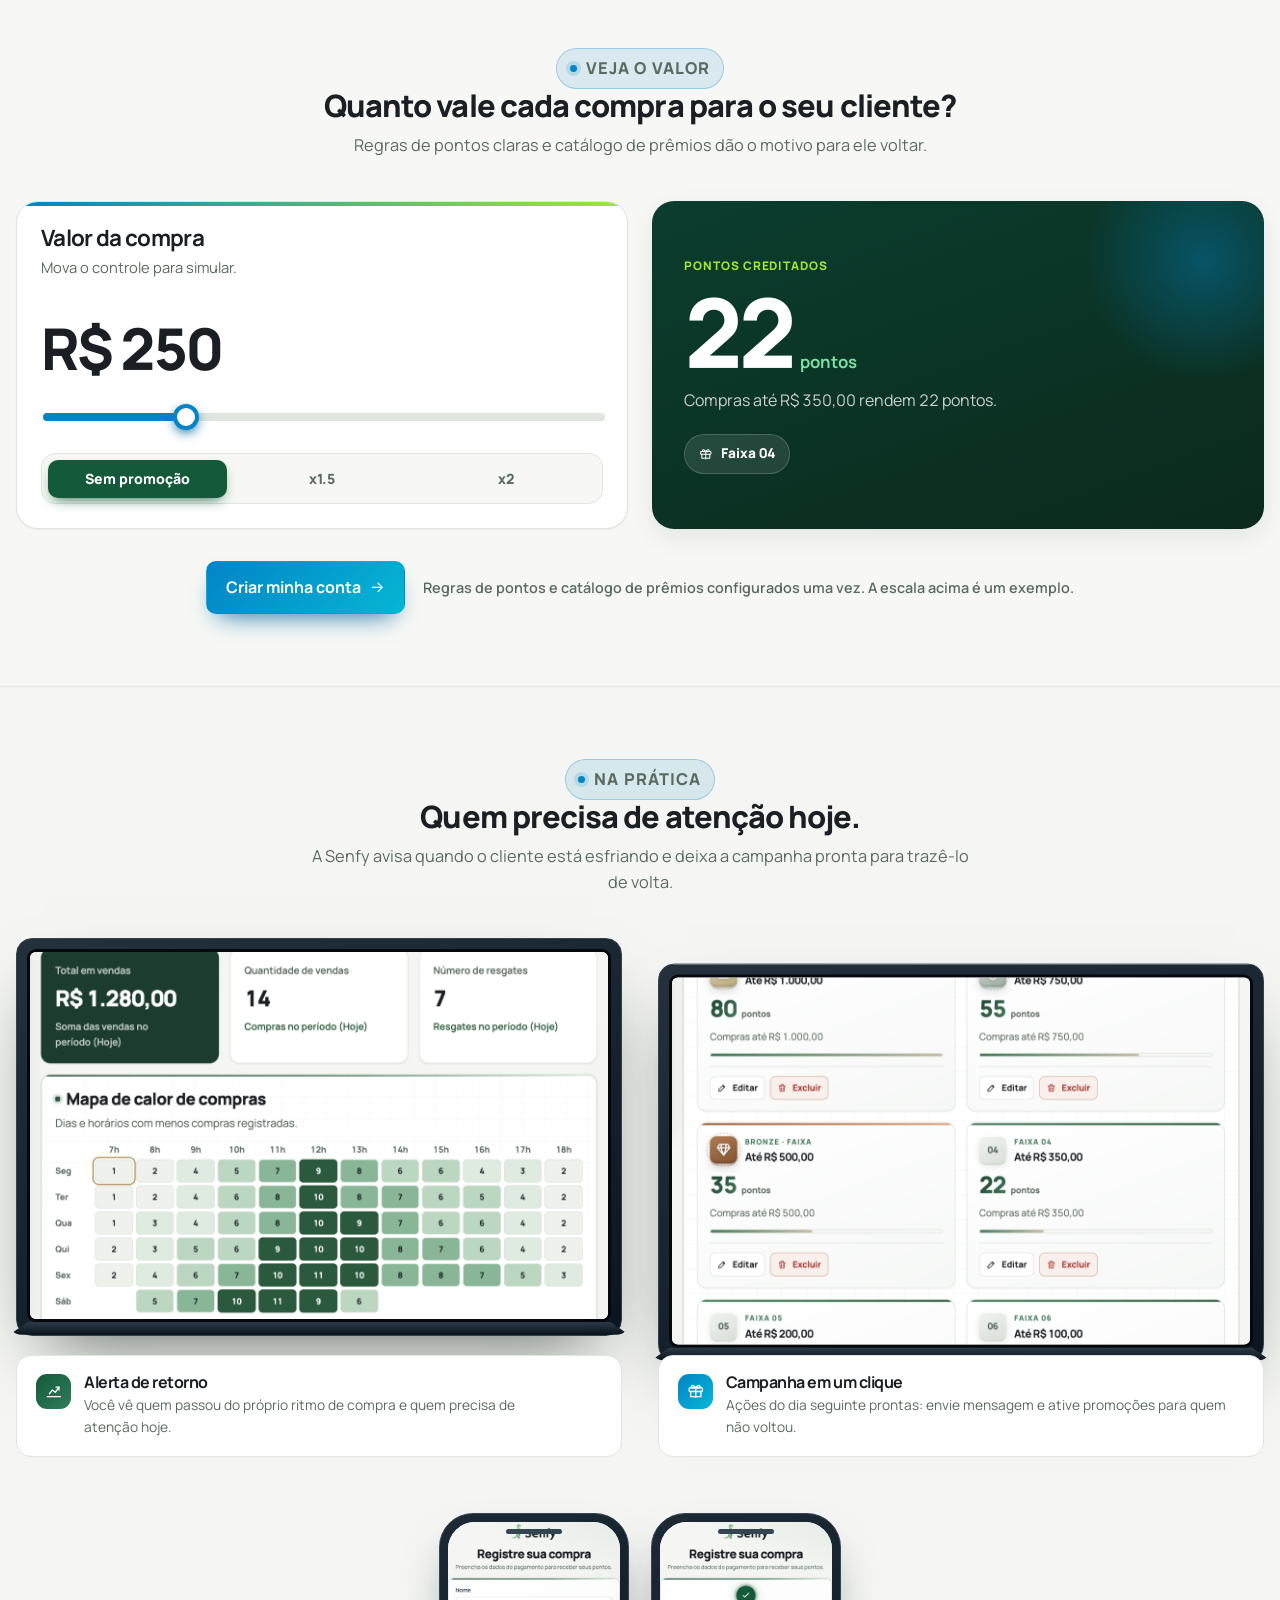
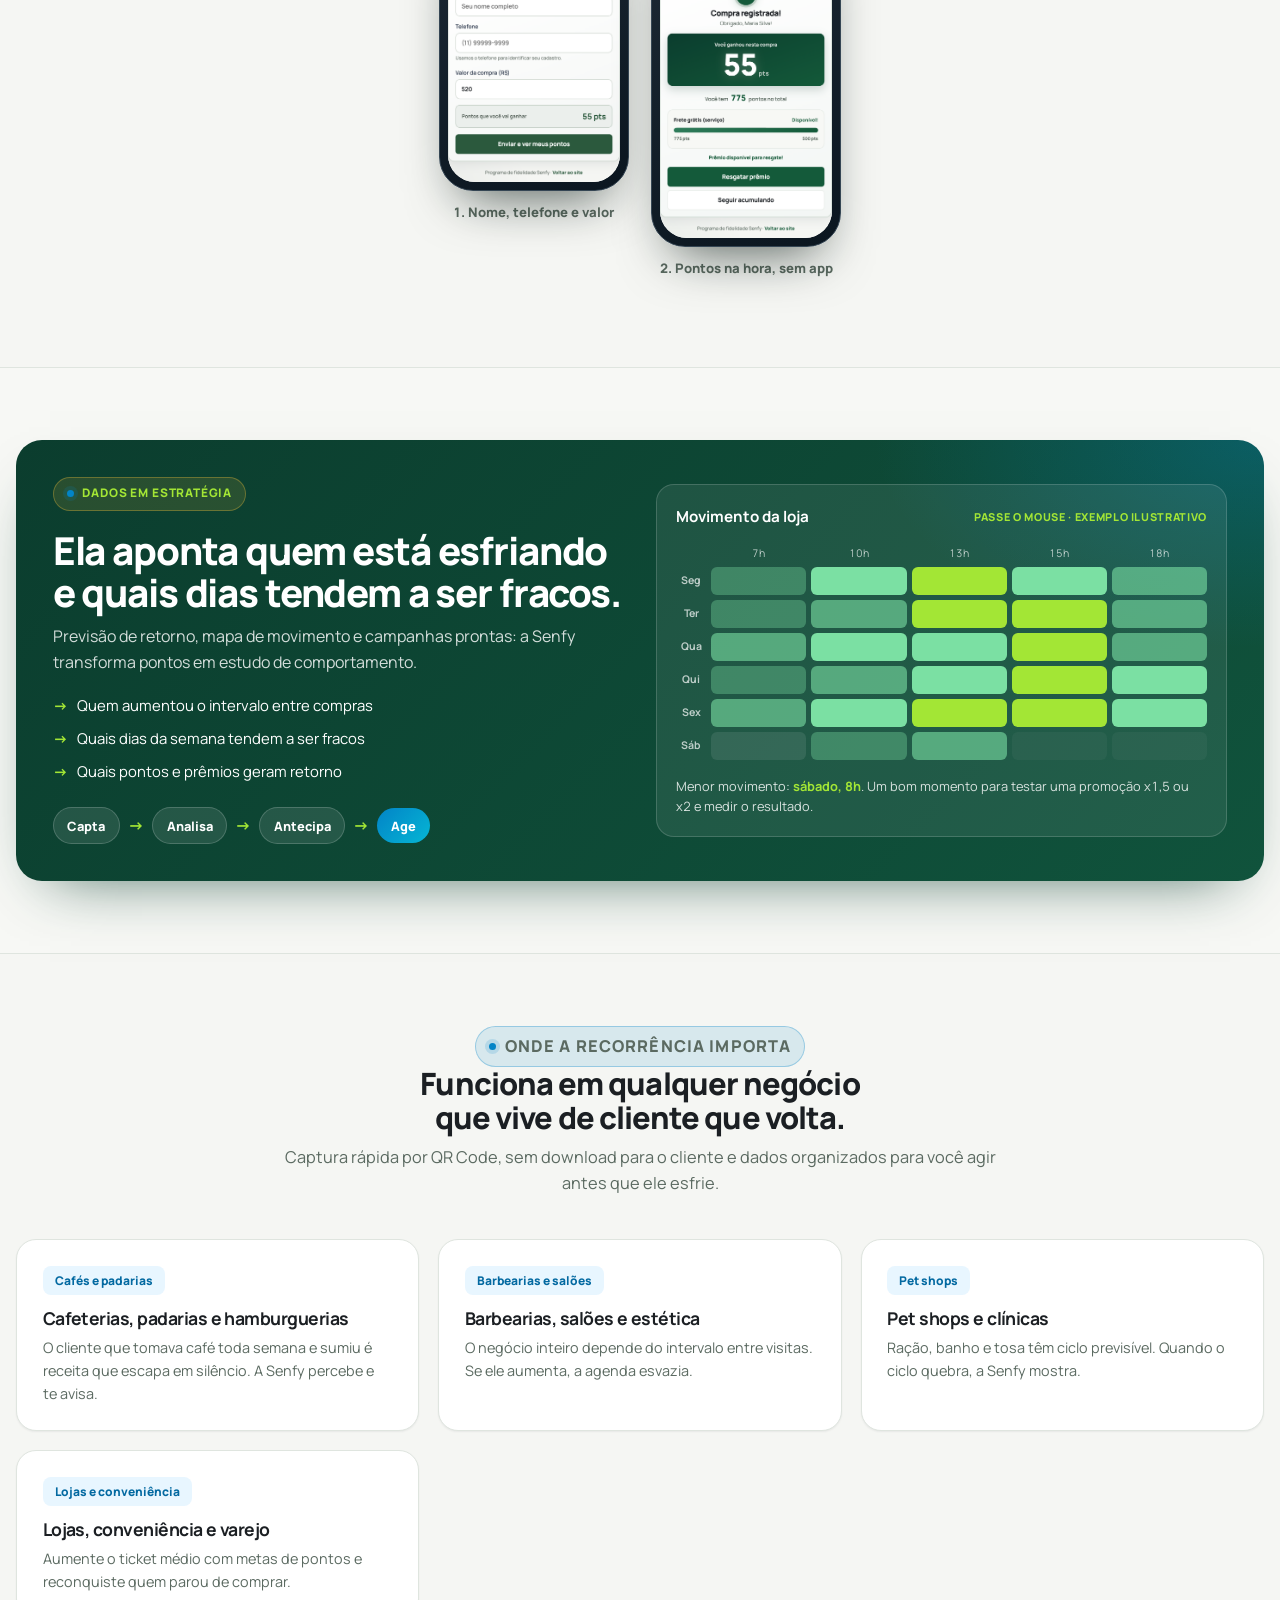
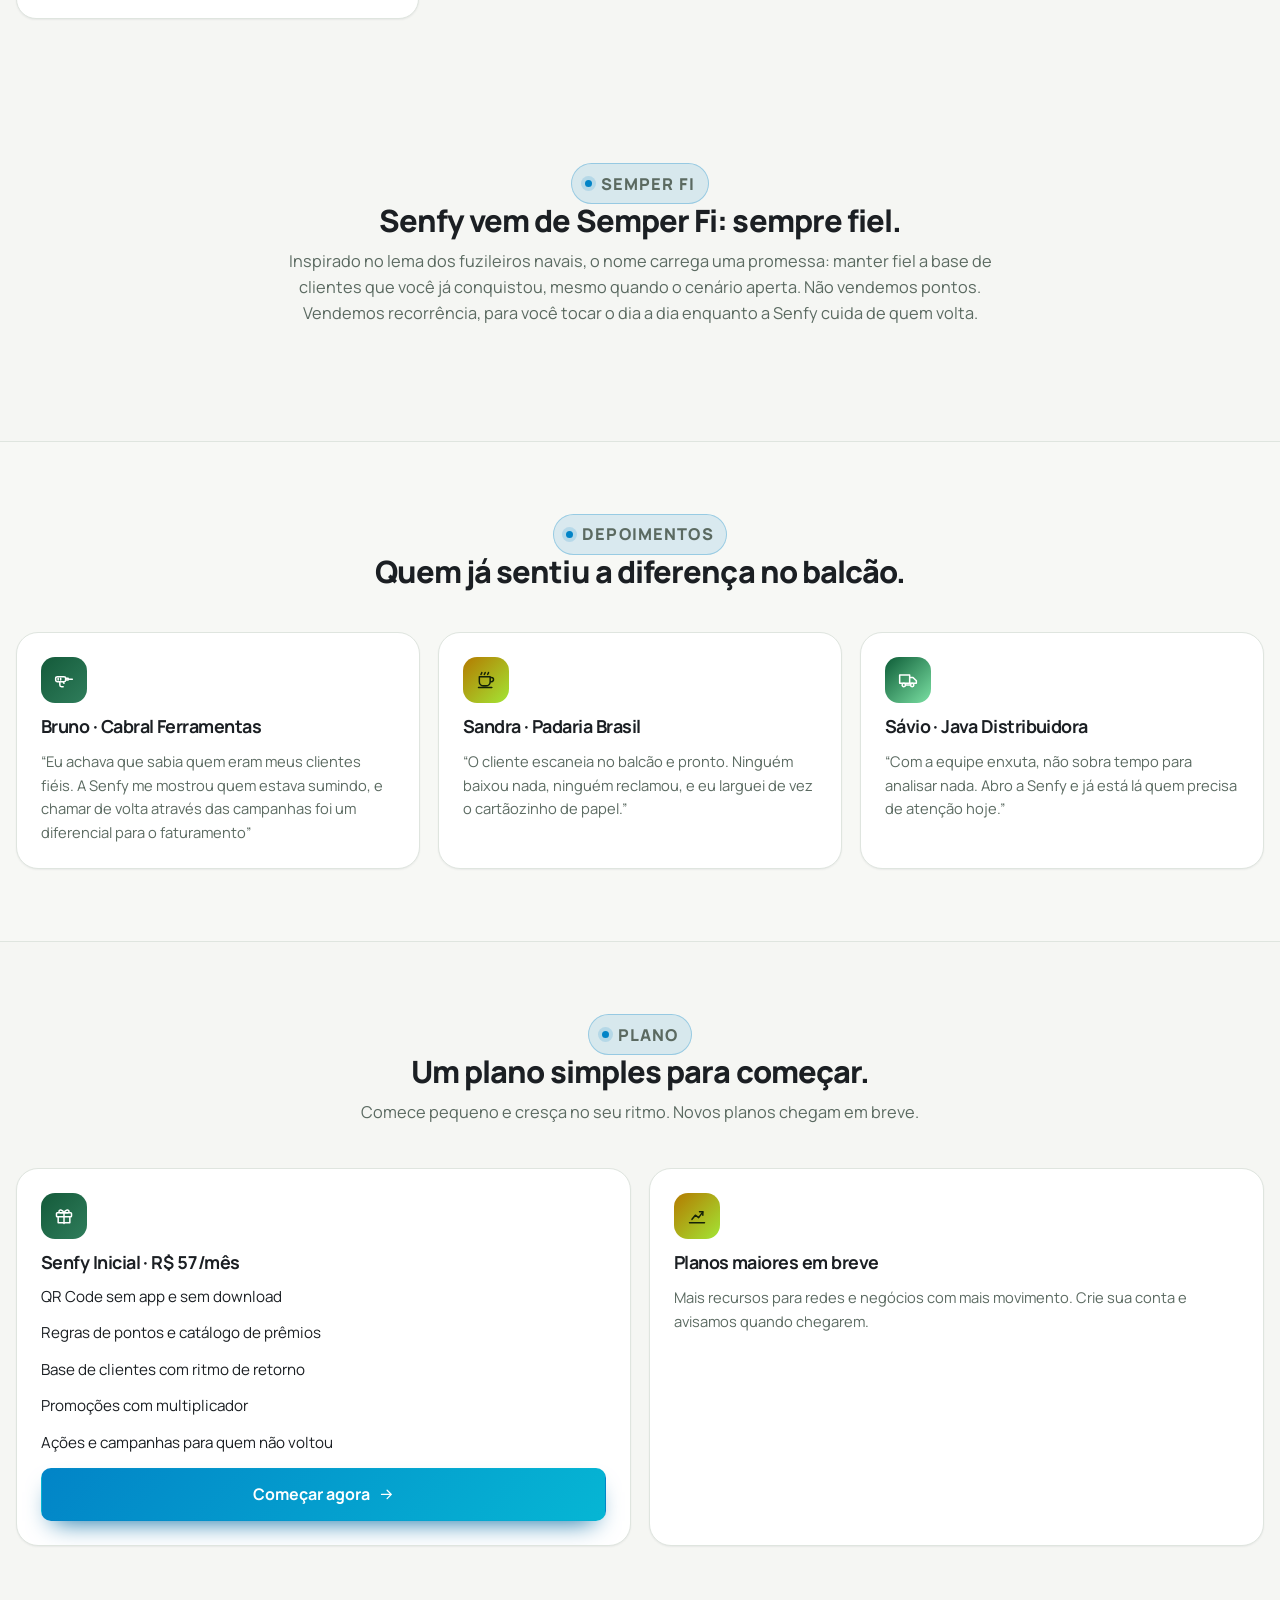
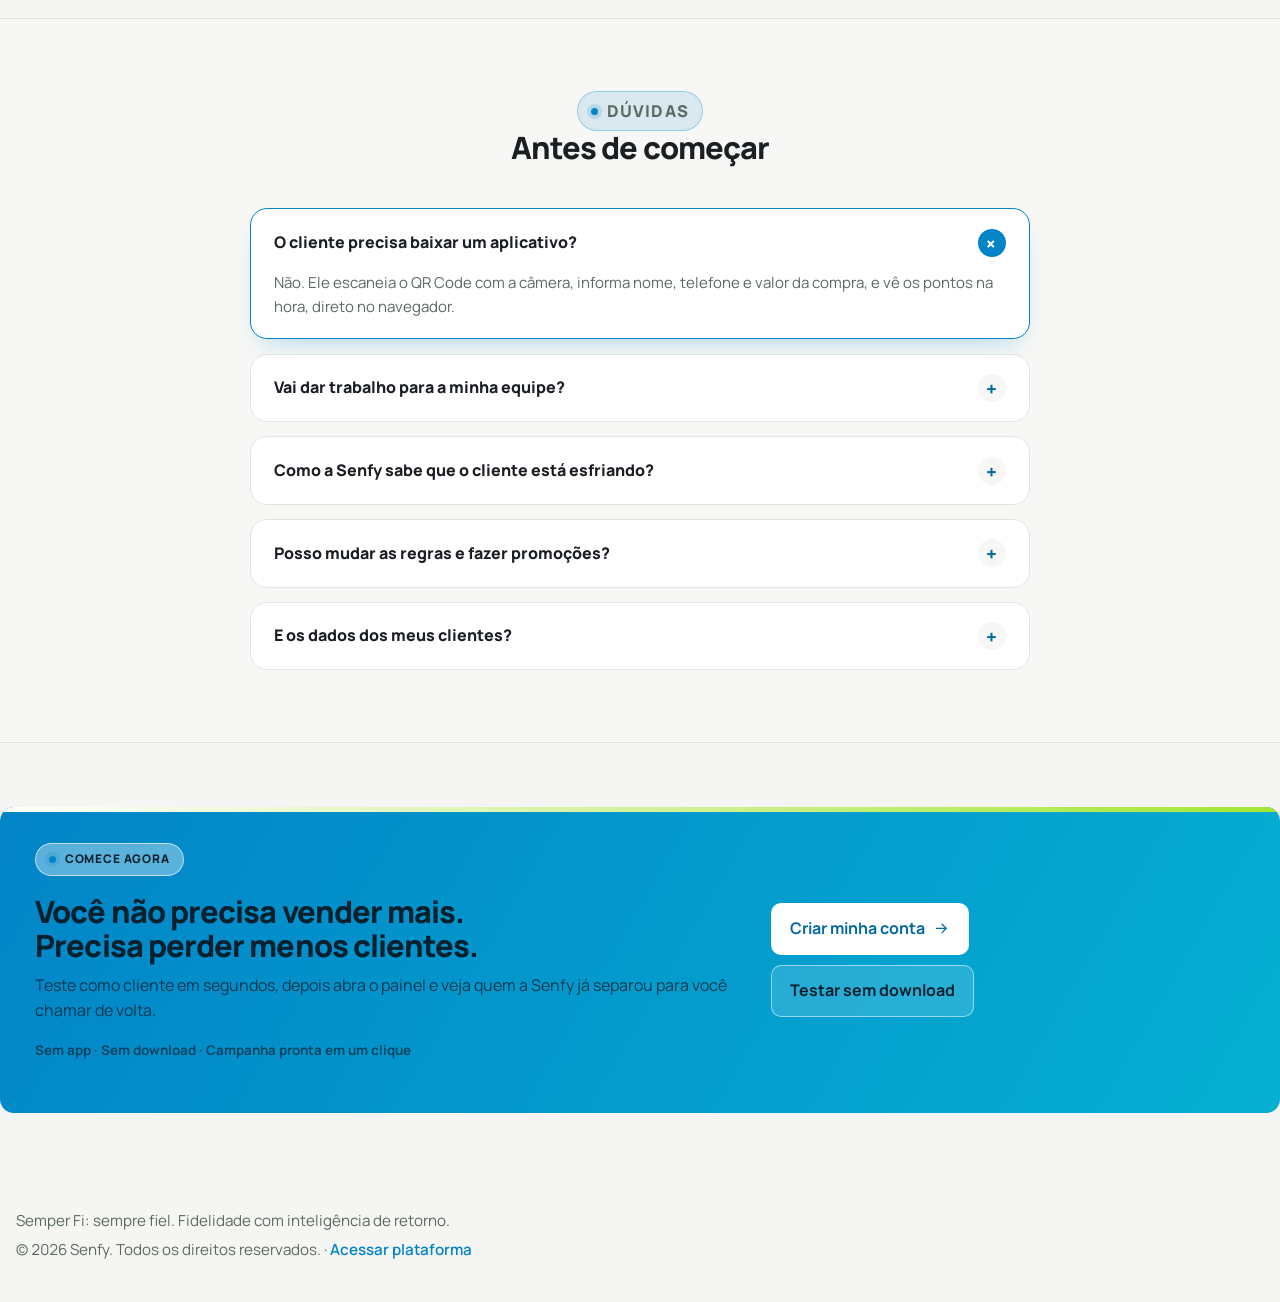
==== commit 6e234fa4: "Ajusta frase principal do hero" ====
--- a/index.html
+++ b/index.html
@@ -947,9 +947,9 @@
         <div class="hero-copy reveal">
           <p class="eyebrow">Fidelidade com inteligência de retorno</p>
           <h1>
-            <span>Entenda o comportamento do seu cliente</span>
-            <span class="hot">com dados e aumente seu ticket</span>
-            <span class="deep">com as ações pontuais</span>
+            <span>Entenda o comportamento</span>
+            <span class="hot">do seu cliente e melhore</span>
+            <span class="deep">a recorrência</span>
           </h1>
           <p class="lead">A Senfy transforma pontos de fidelidade em estudo de comportamento. Ela avisa quando o cliente está esfriando e deixa a campanha pronta para trazê-lo de volta, <strong>sem app e sem download</strong>.</p>
           <div class="hero-actions">
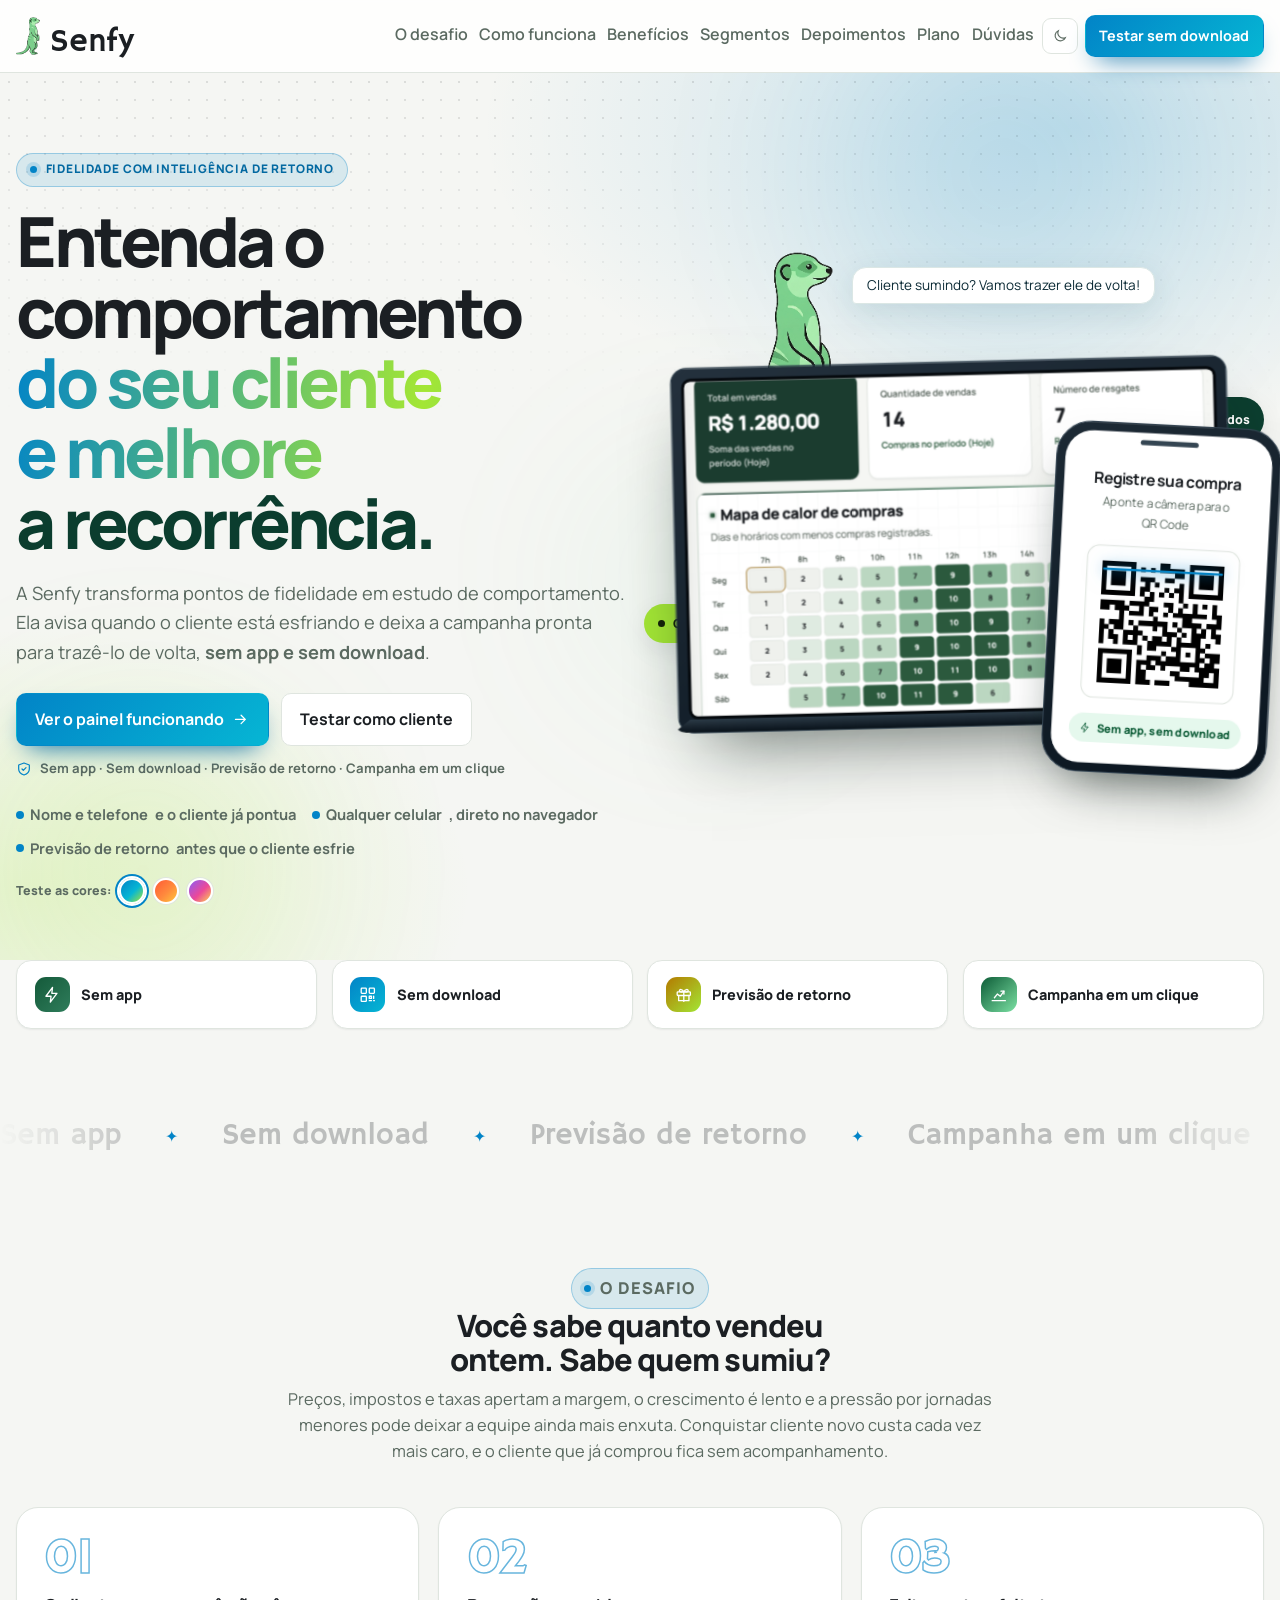
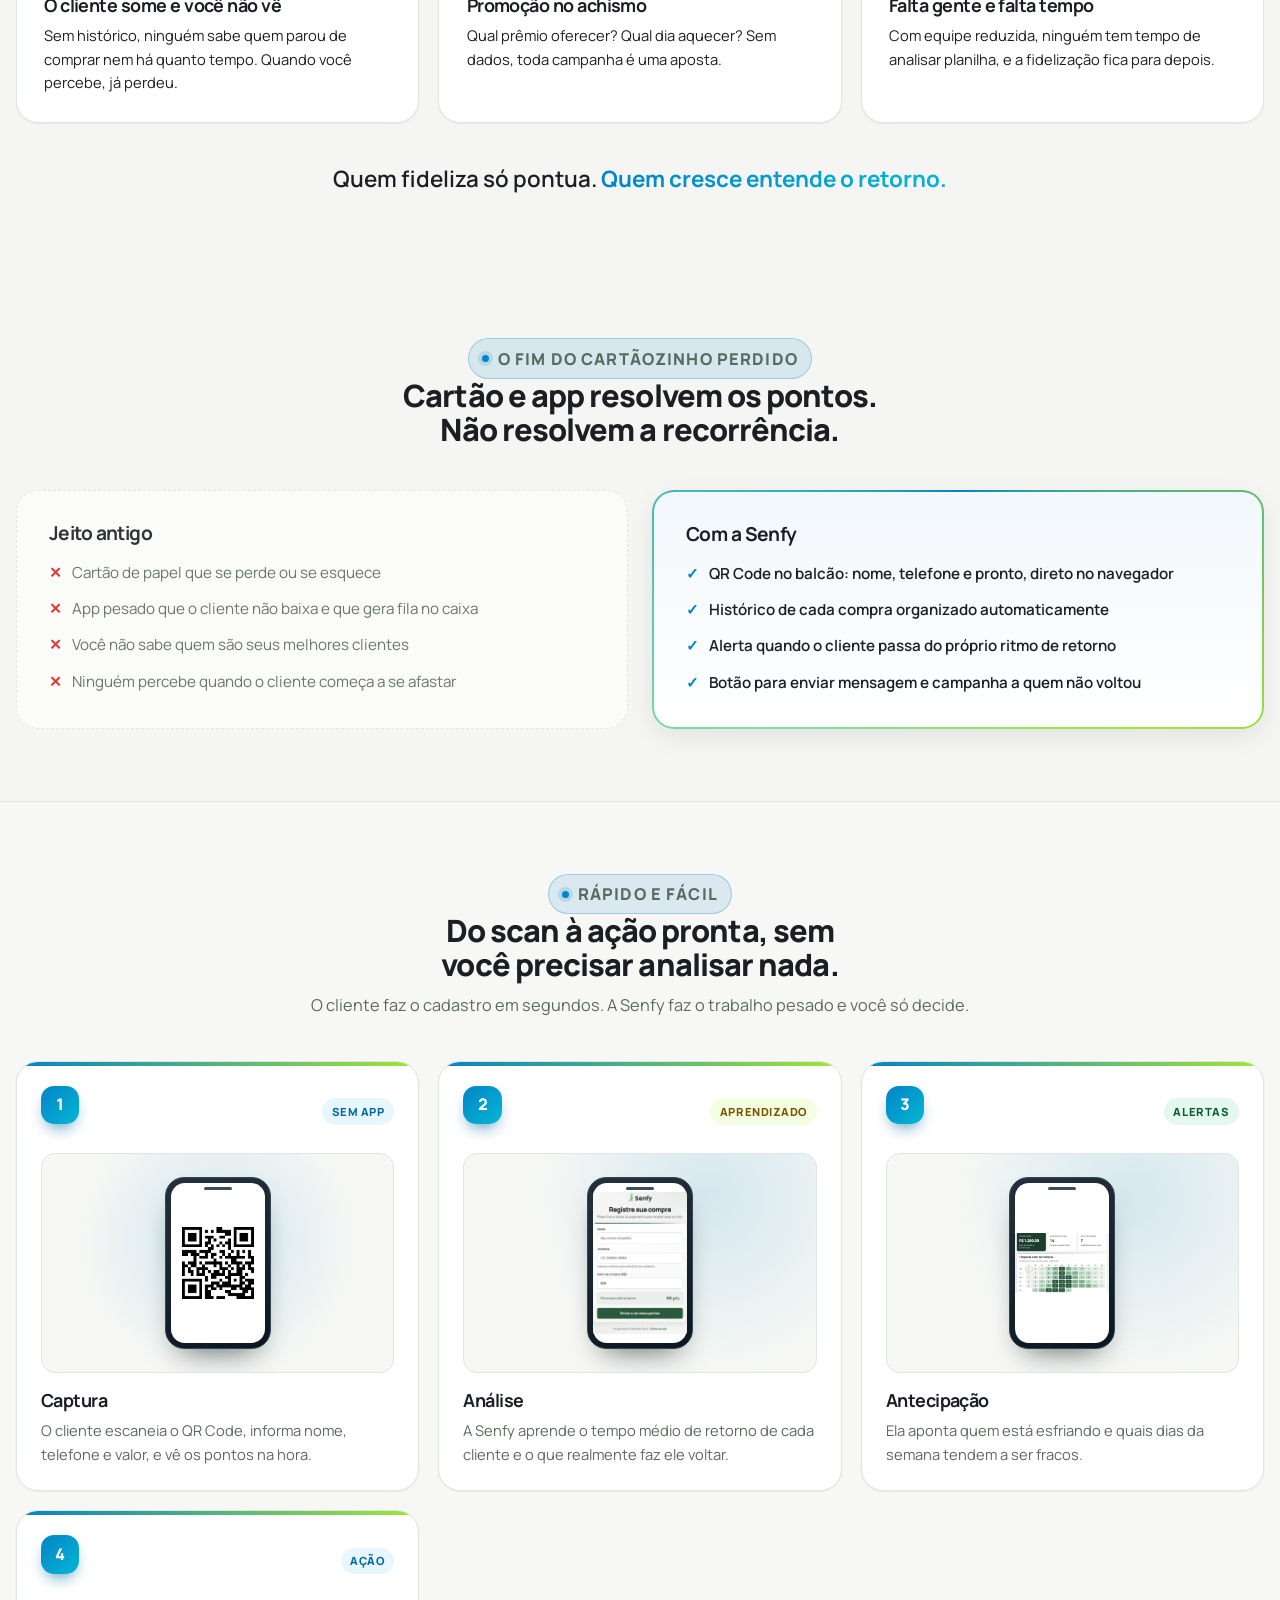
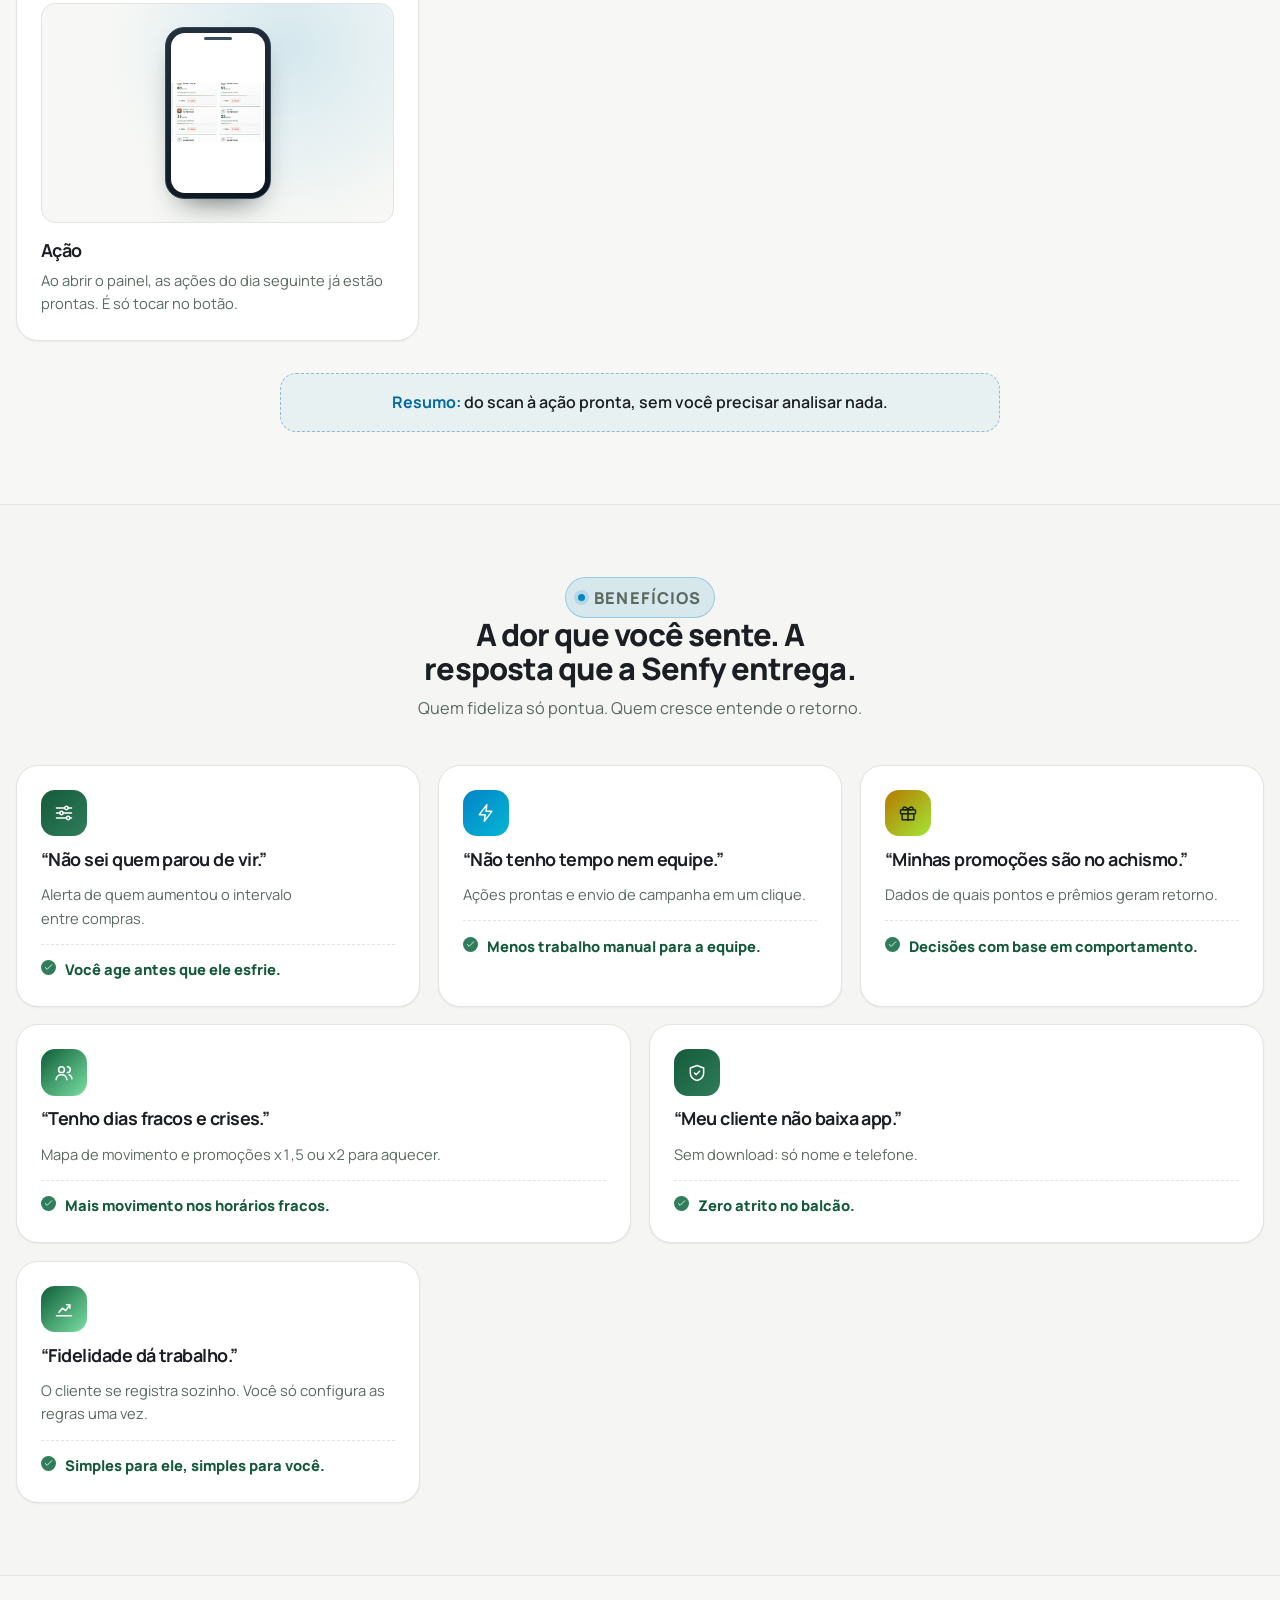
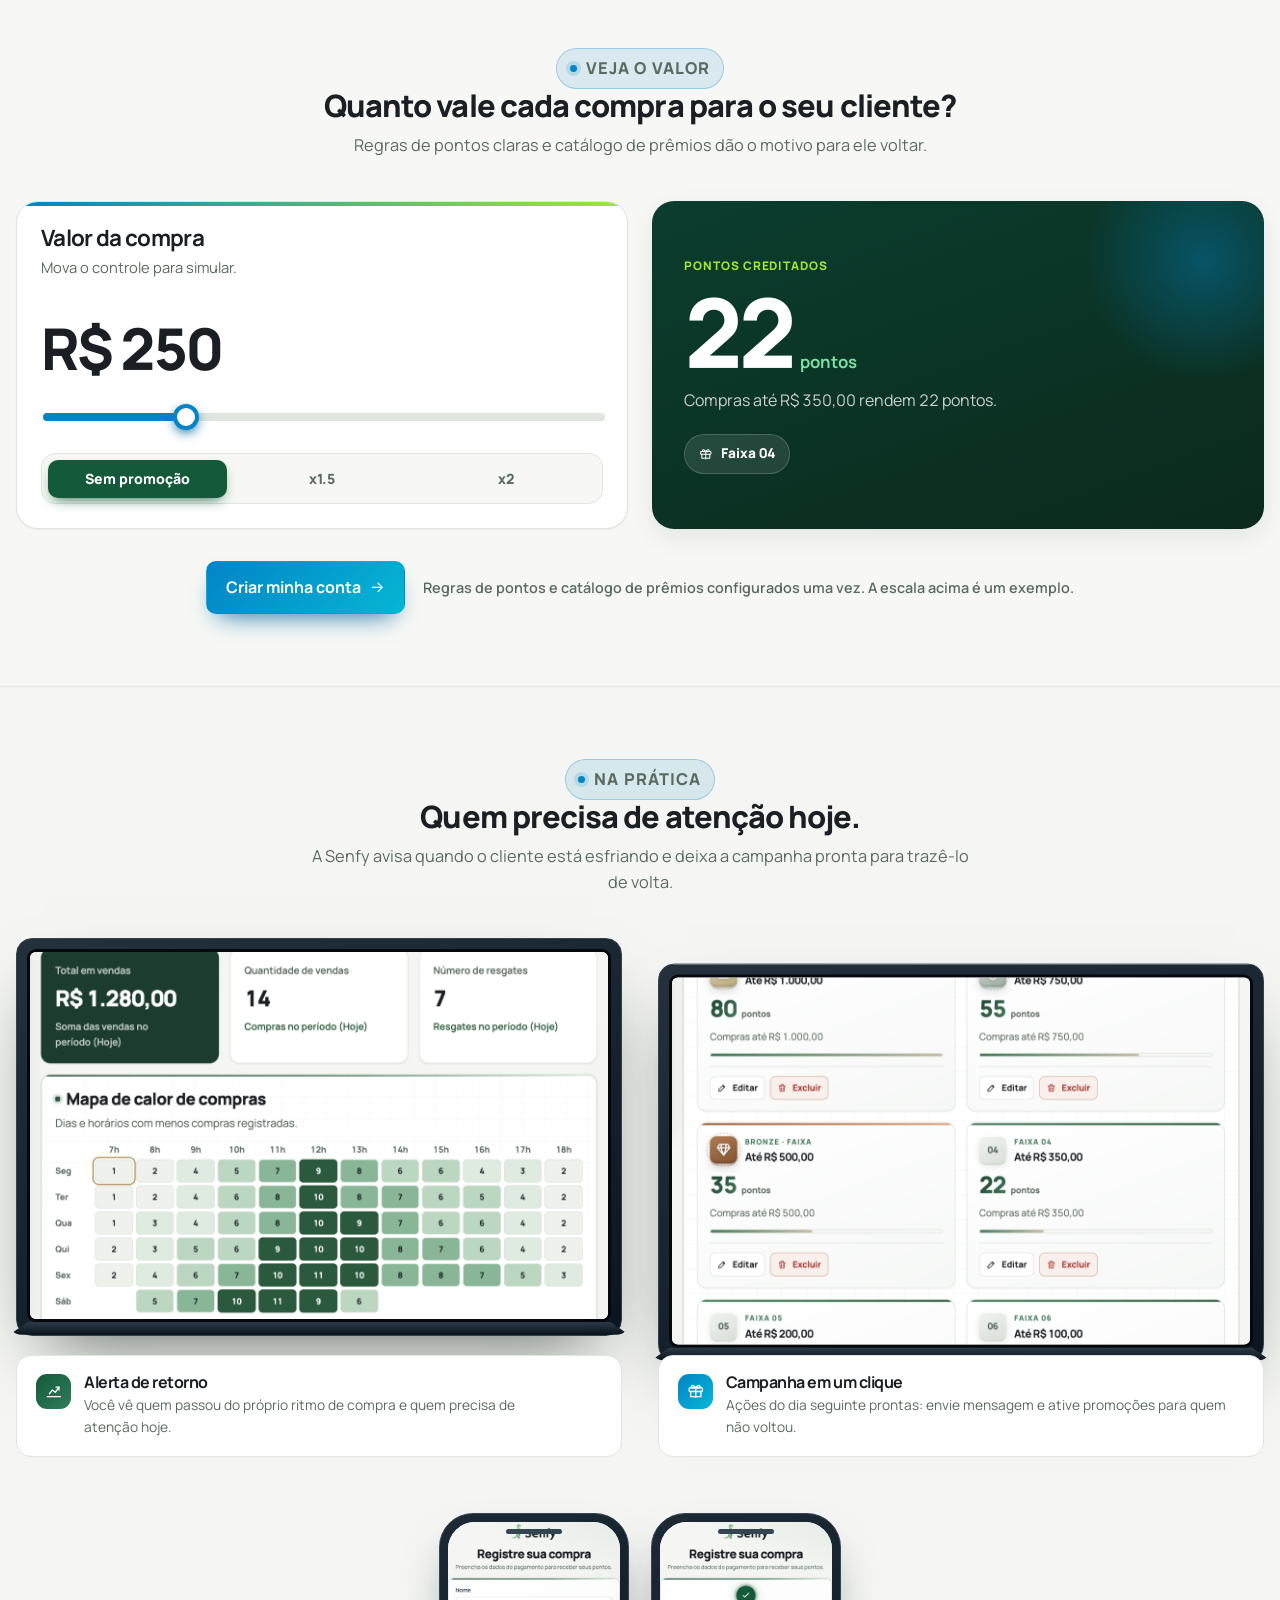
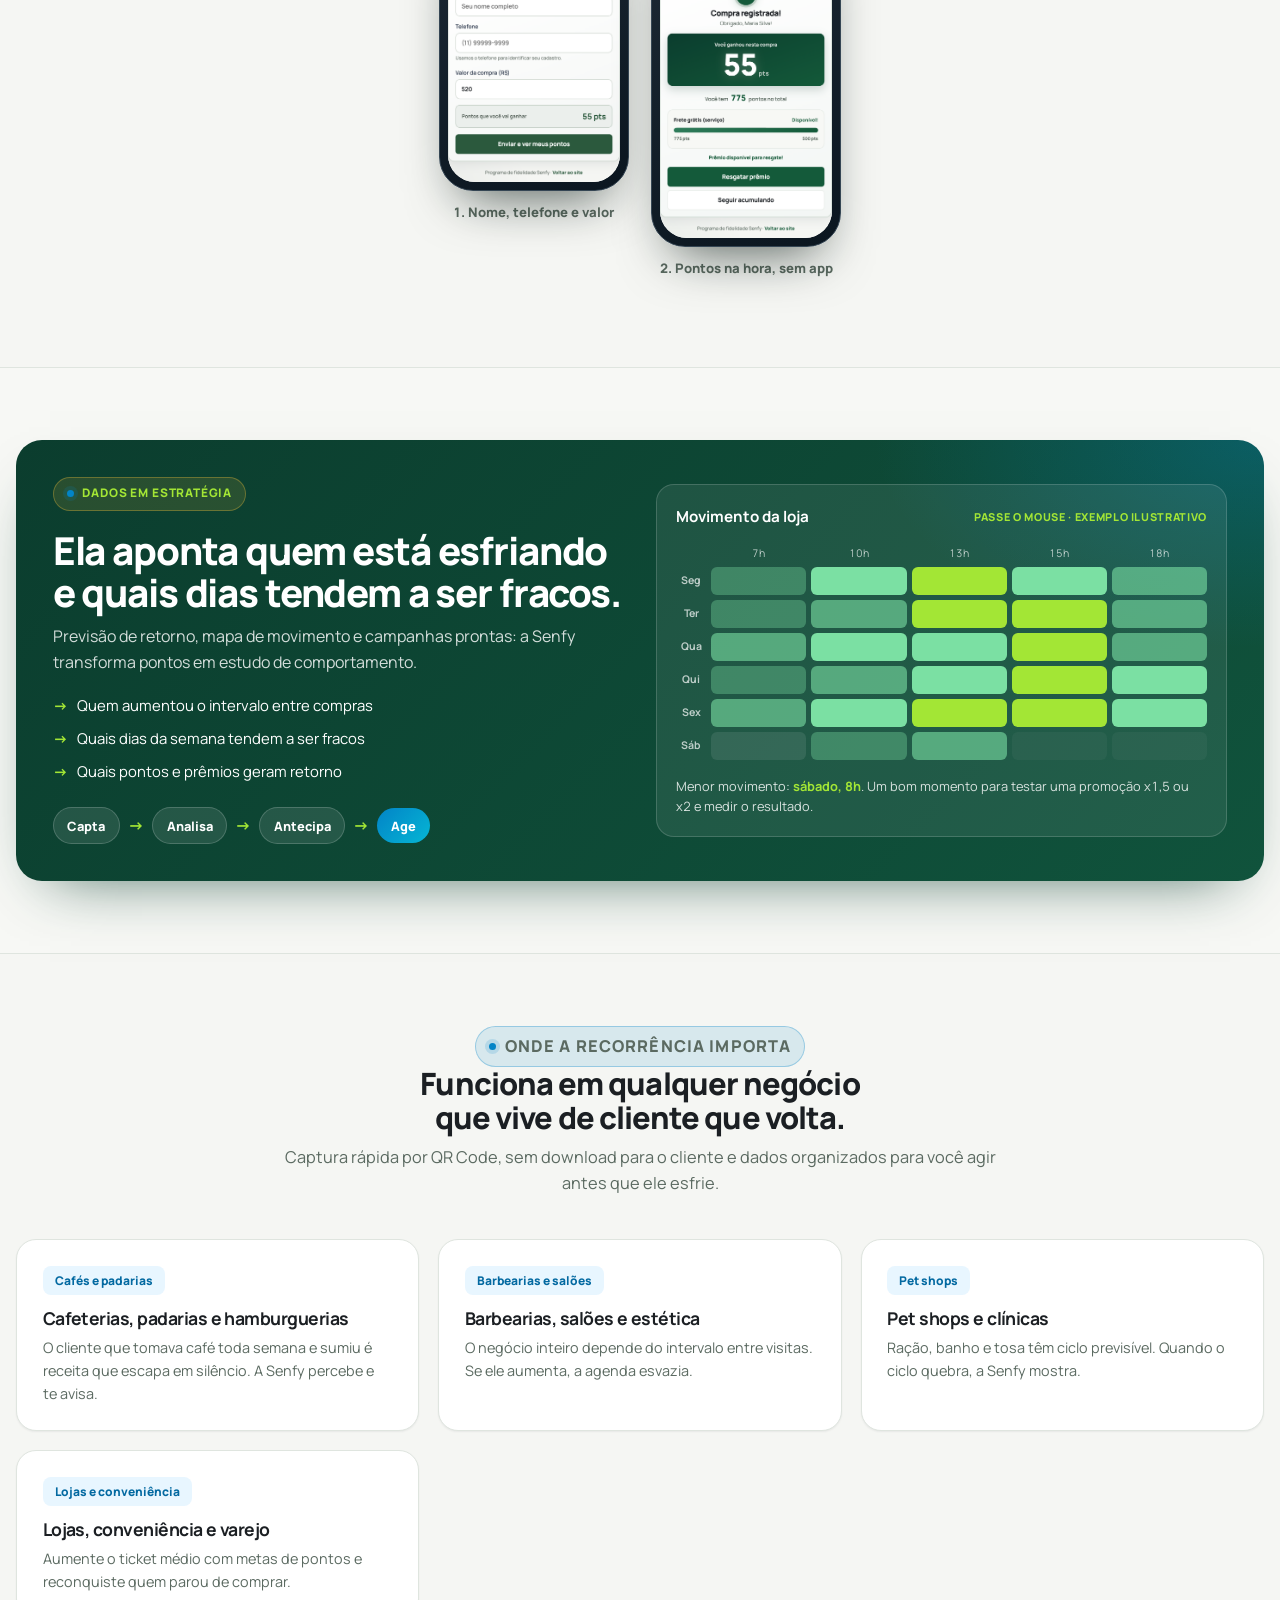
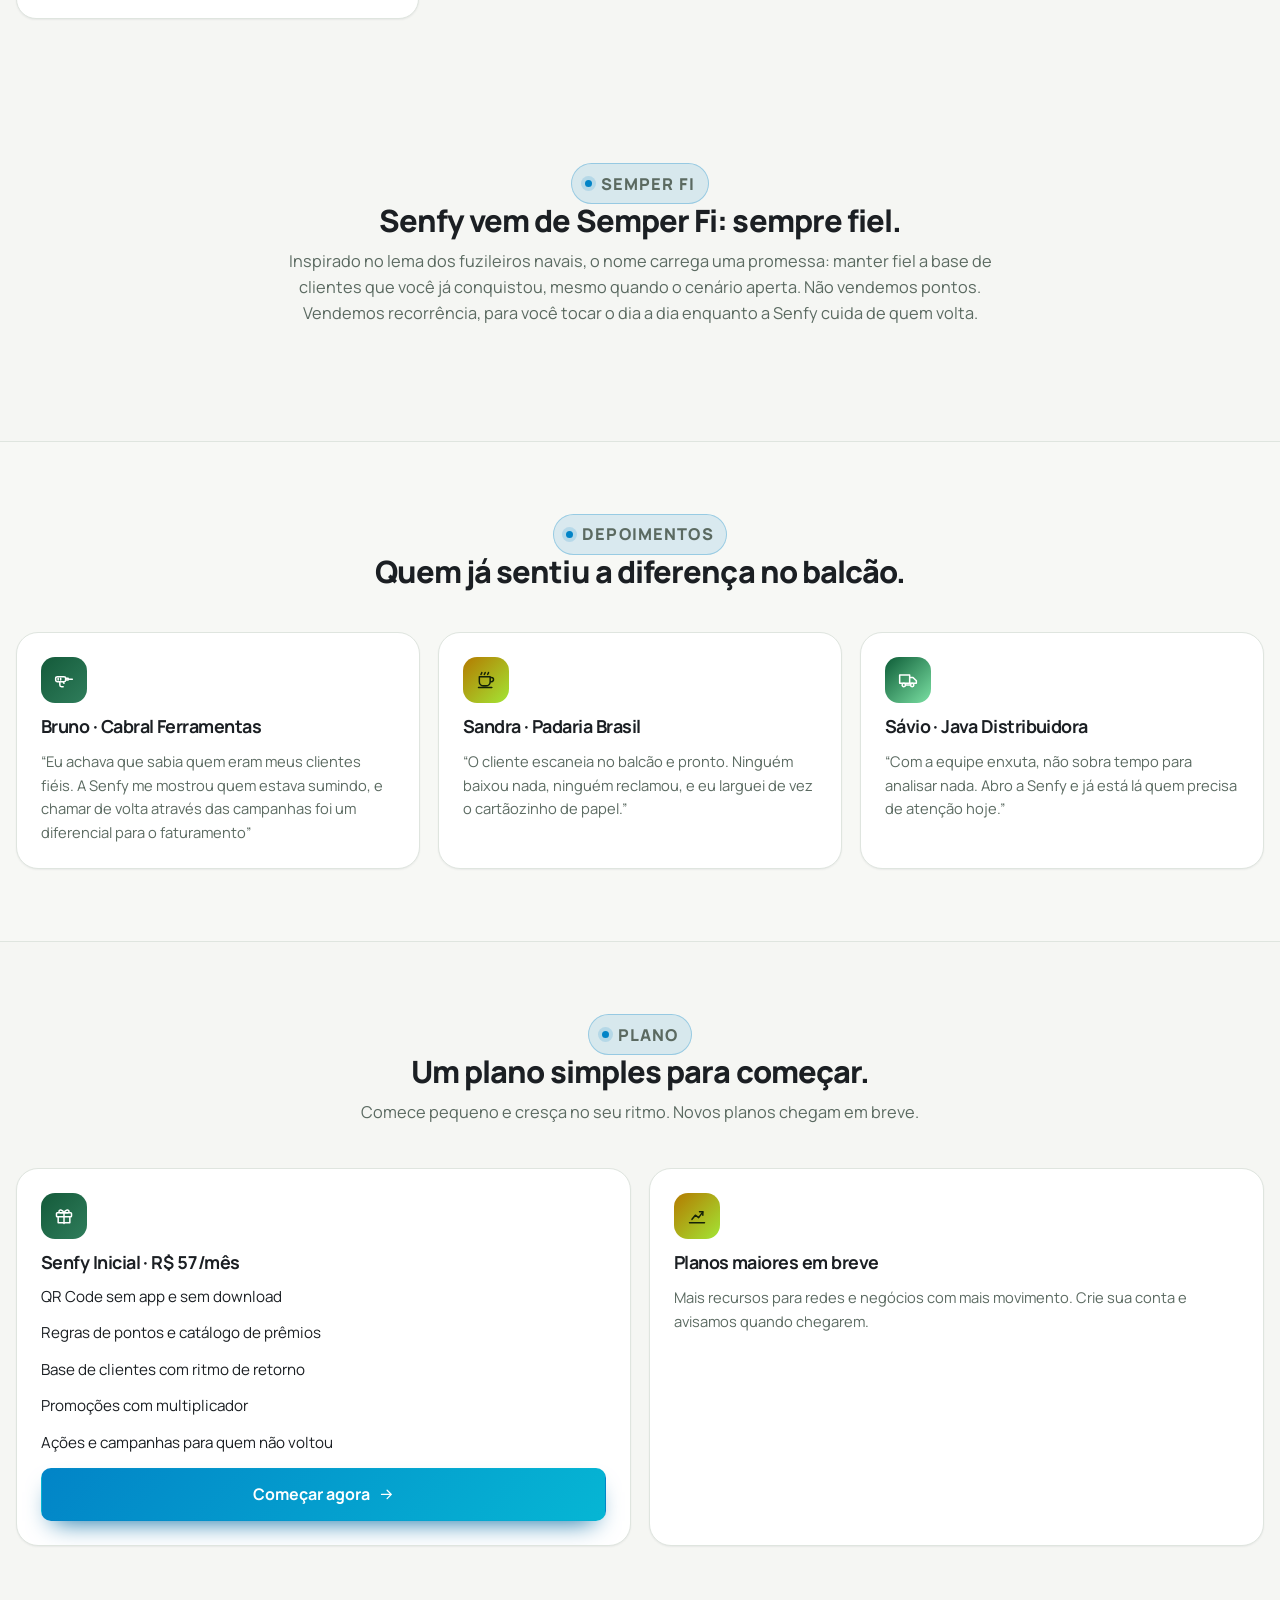
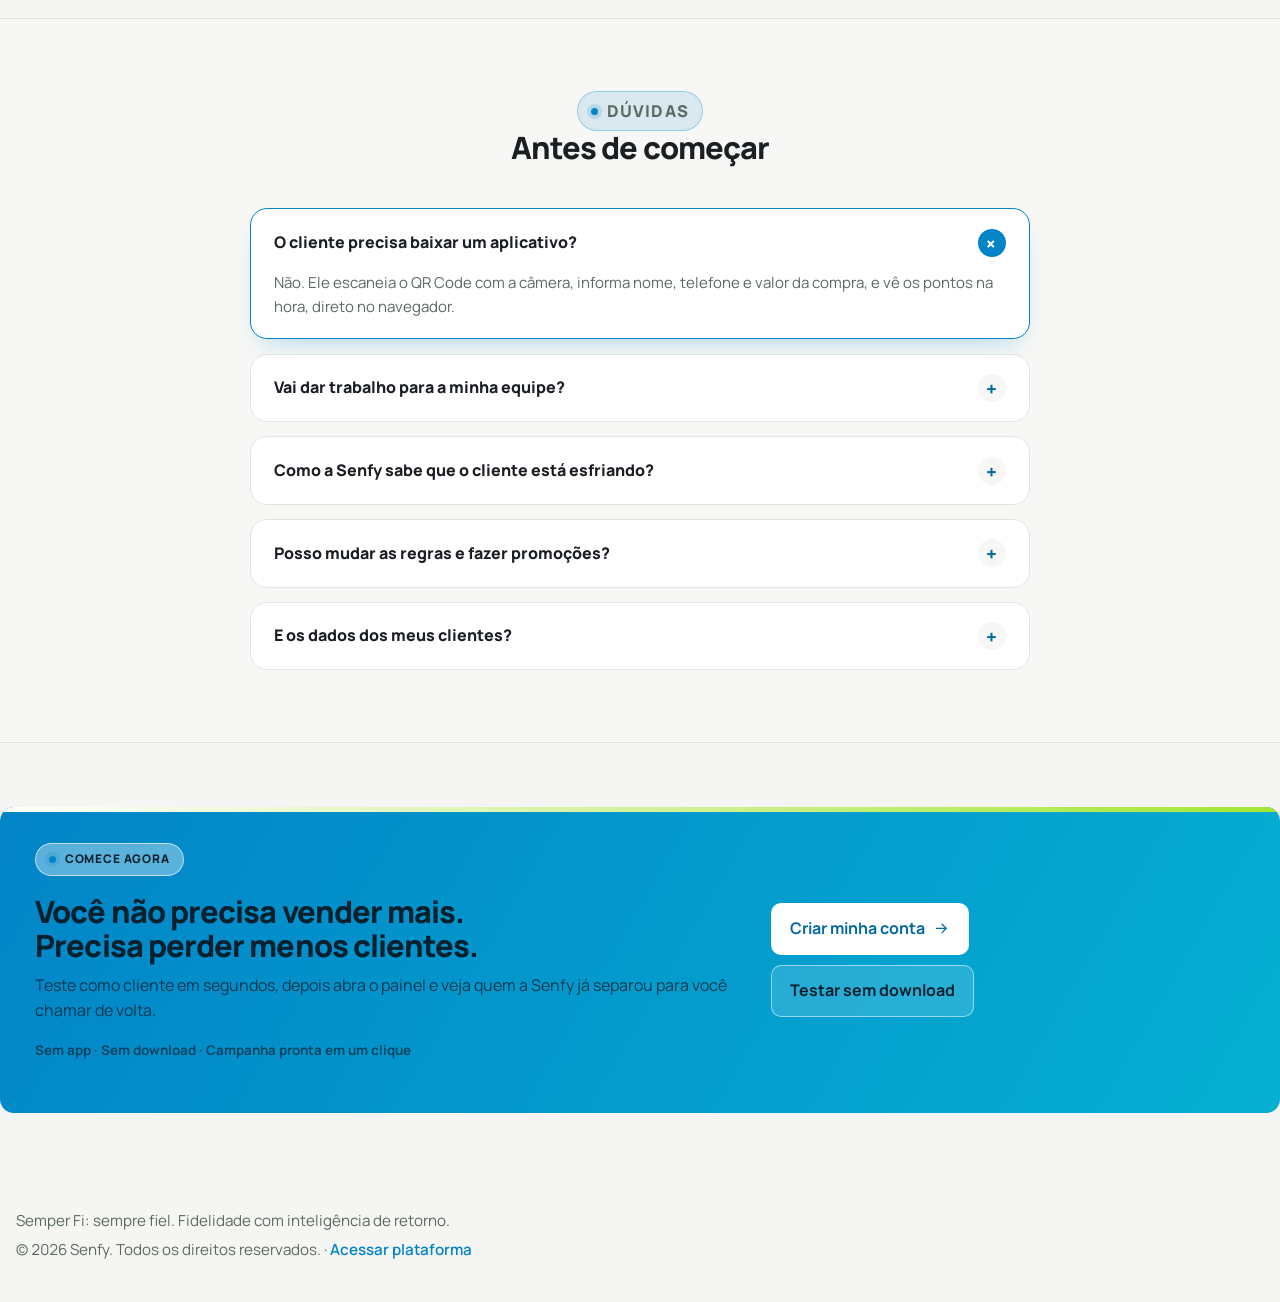
==== commit eb3cc6ad: "Adiciona ponto final ao hero" ====
--- a/index.html
+++ b/index.html
@@ -949,7 +949,7 @@
           <h1>
             <span>Entenda o comportamento</span>
             <span class="hot">do seu cliente e melhore</span>
-            <span class="deep">a recorrência</span>
+            <span class="deep">a recorrência.</span>
           </h1>
           <p class="lead">A Senfy transforma pontos de fidelidade em estudo de comportamento. Ela avisa quando o cliente está esfriando e deixa a campanha pronta para trazê-lo de volta, <strong>sem app e sem download</strong>.</p>
           <div class="hero-actions">
